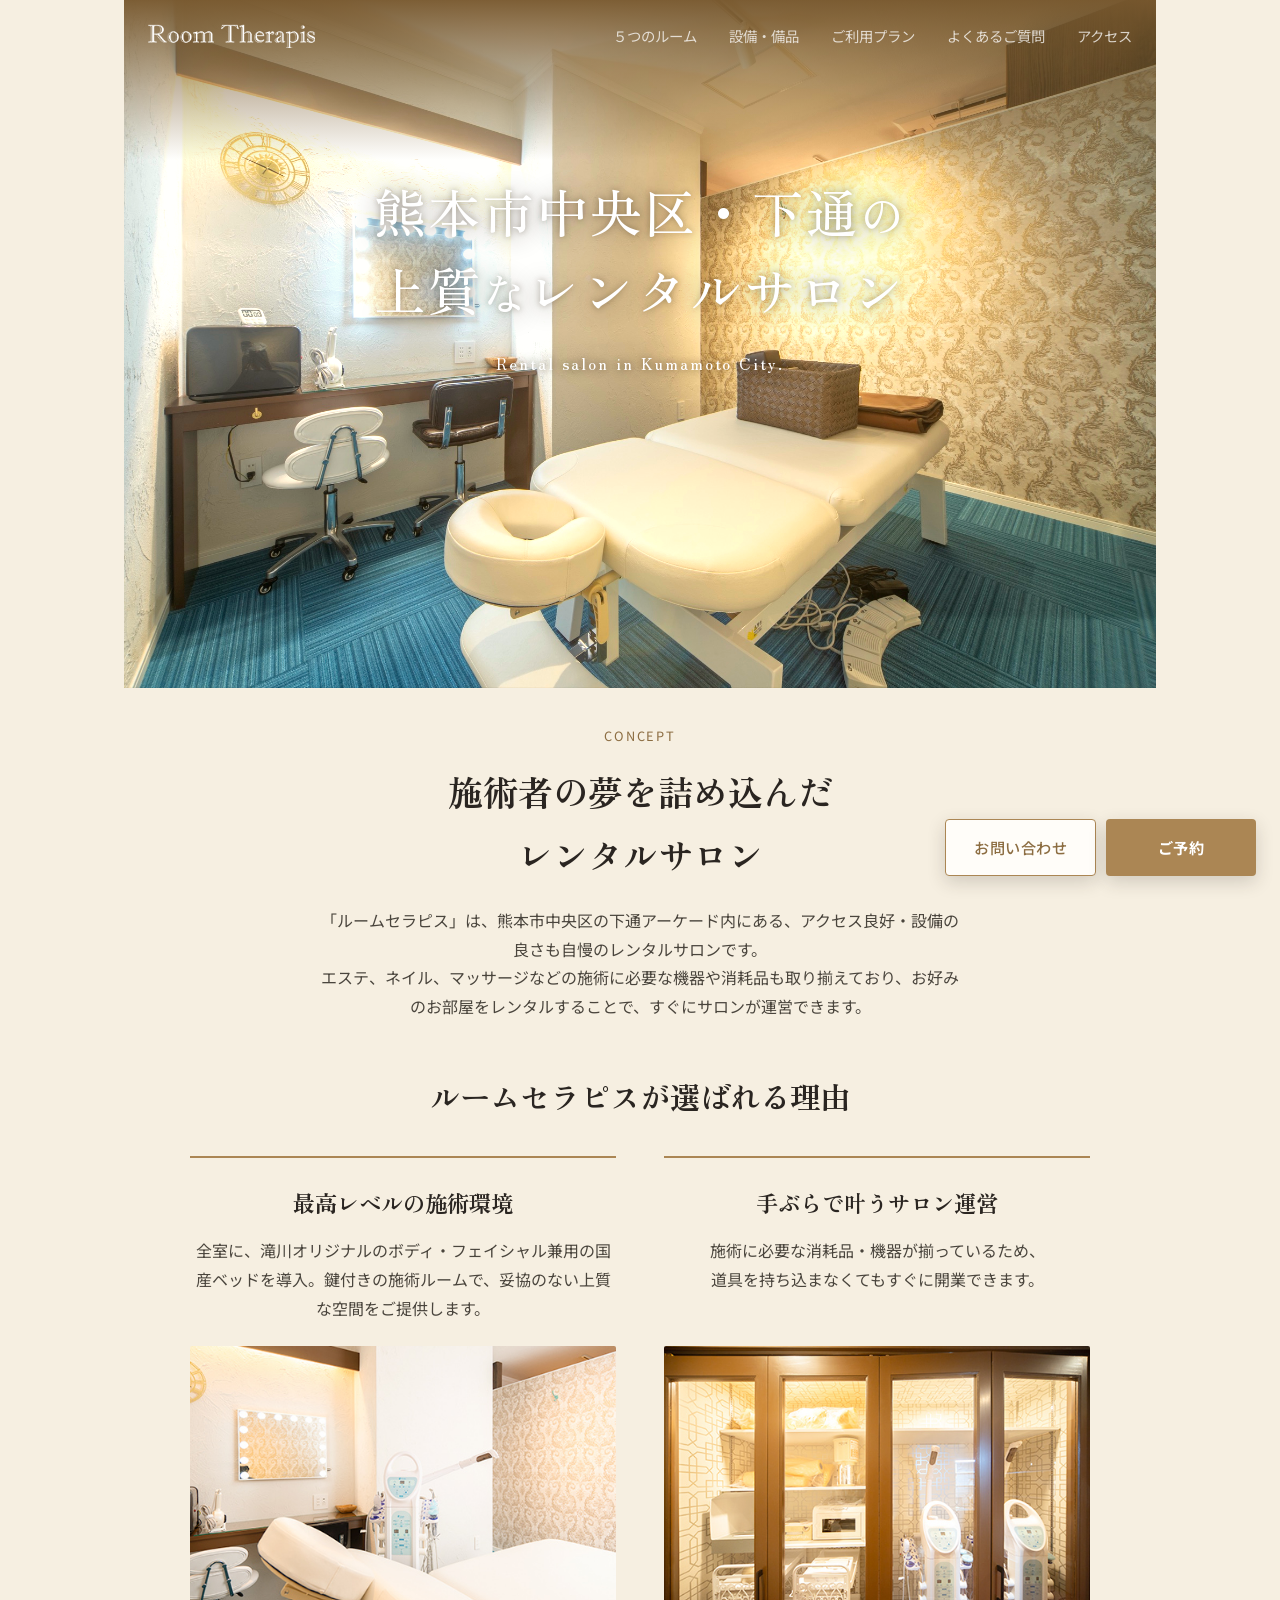
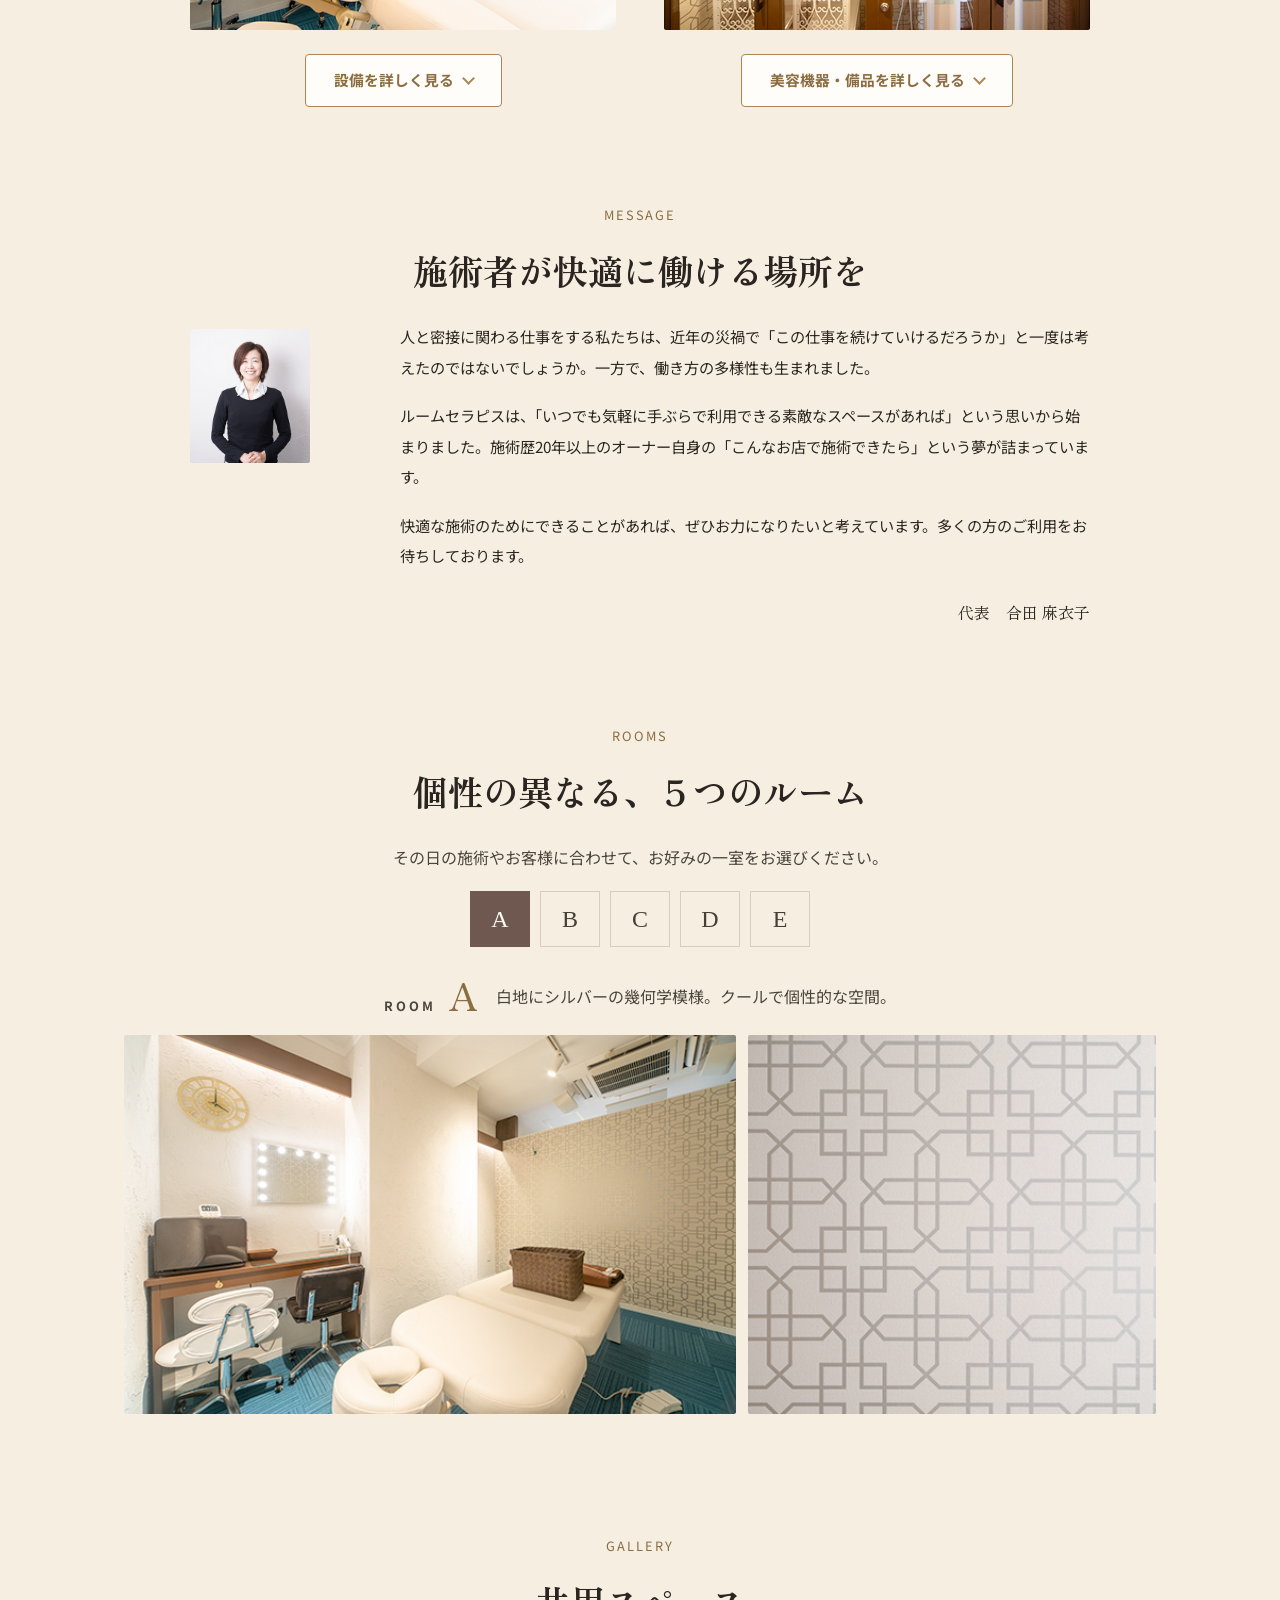
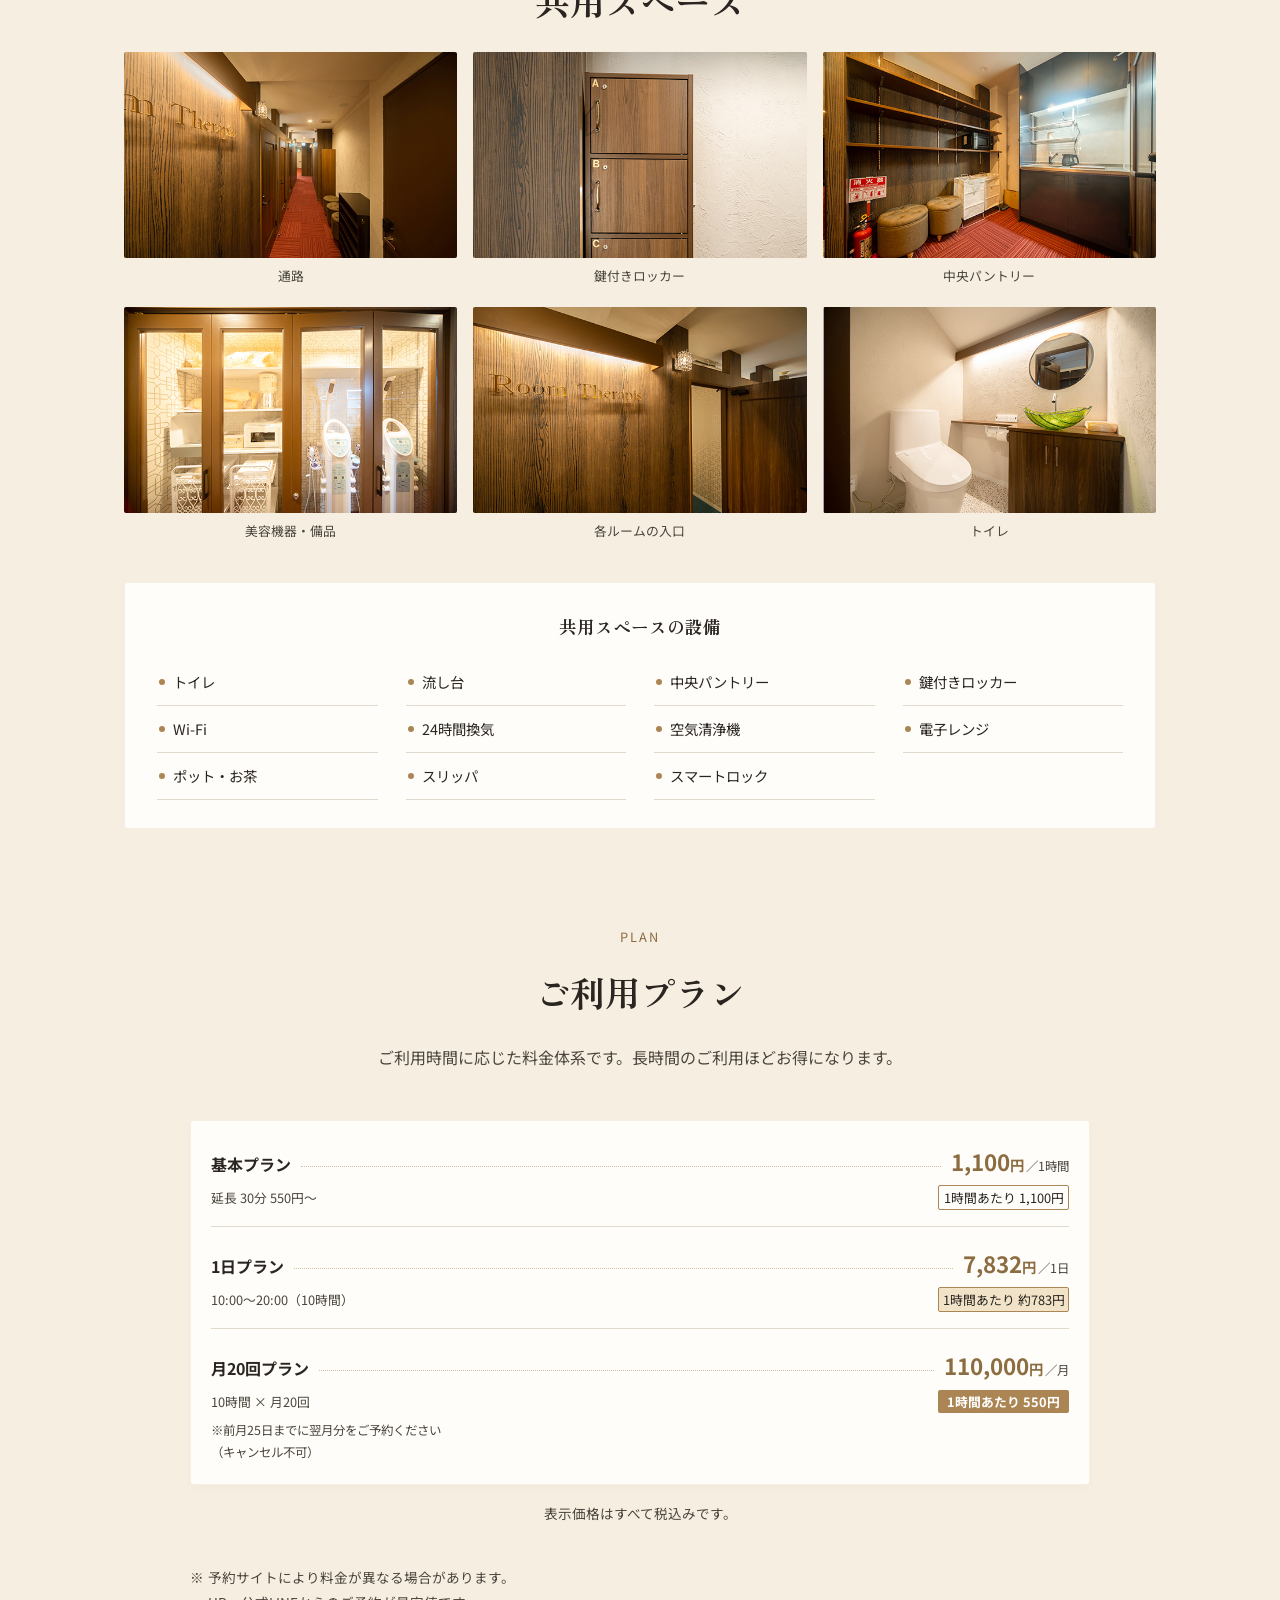
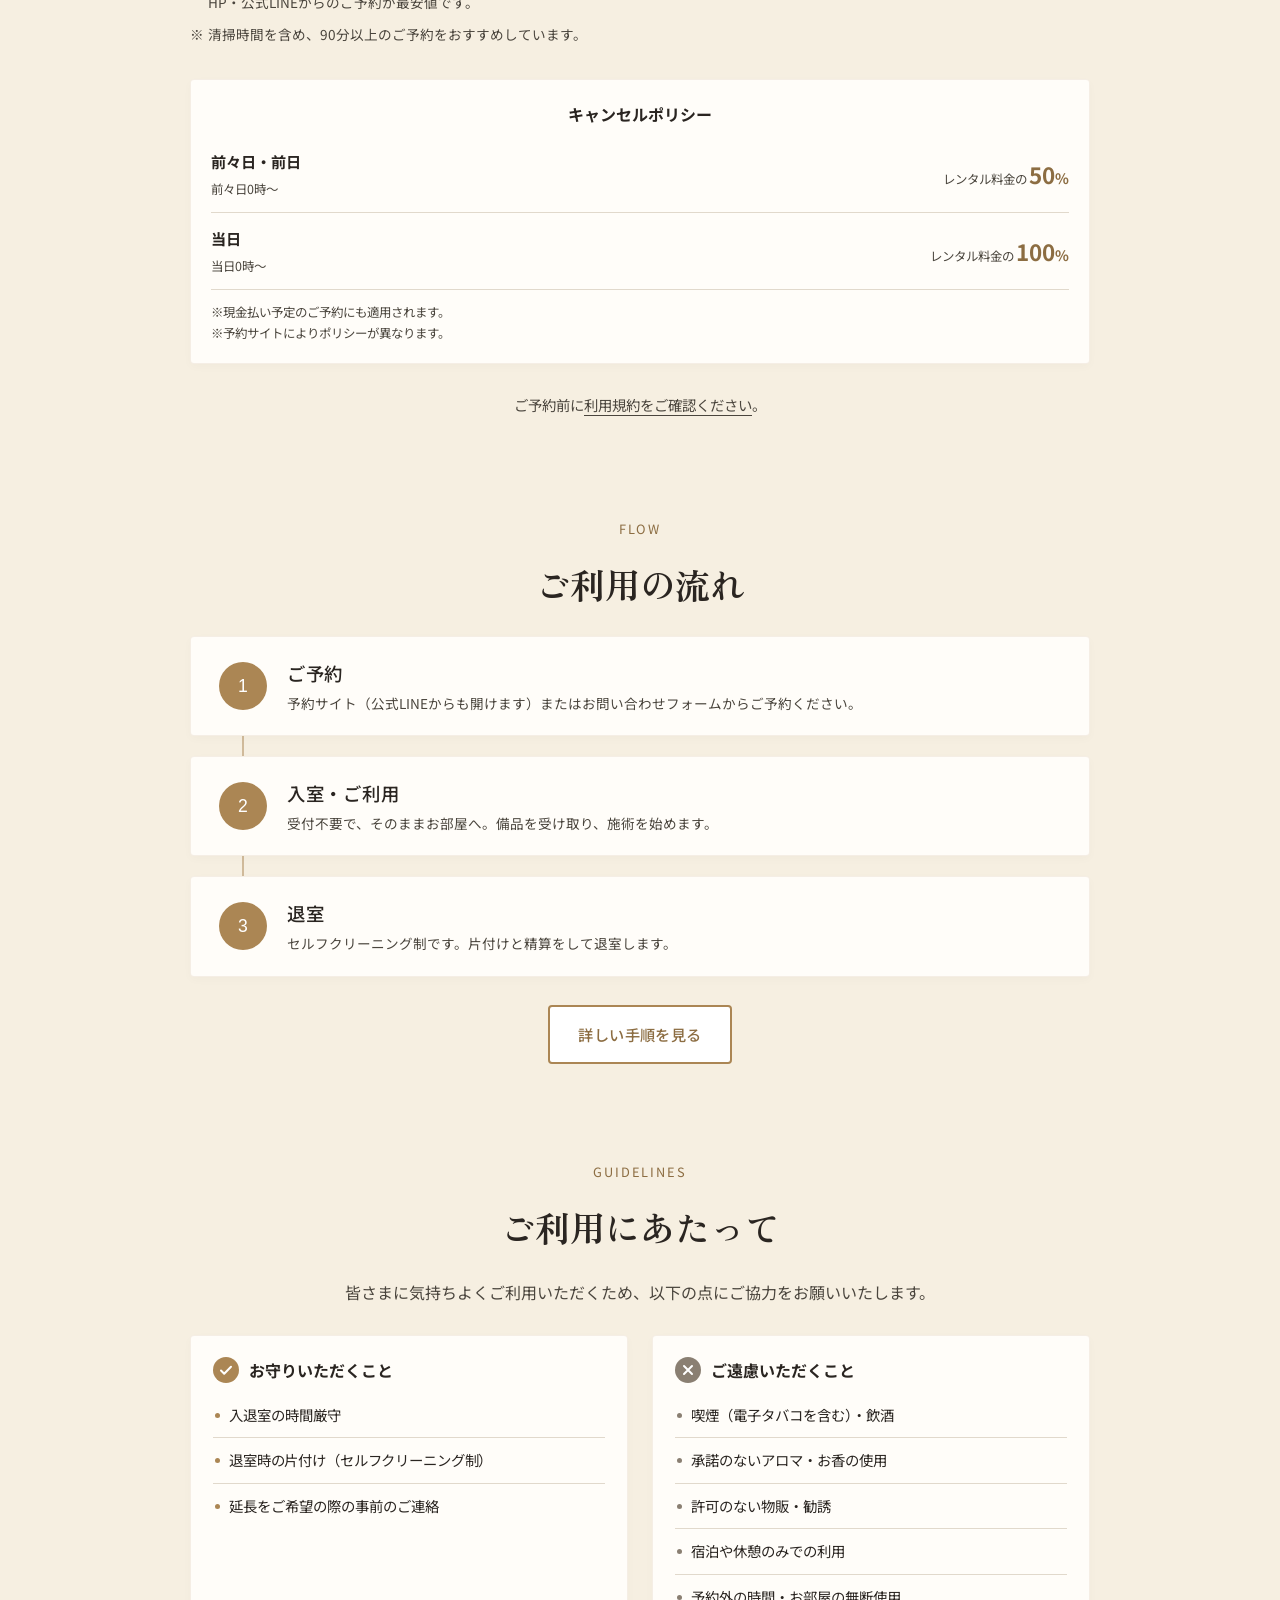
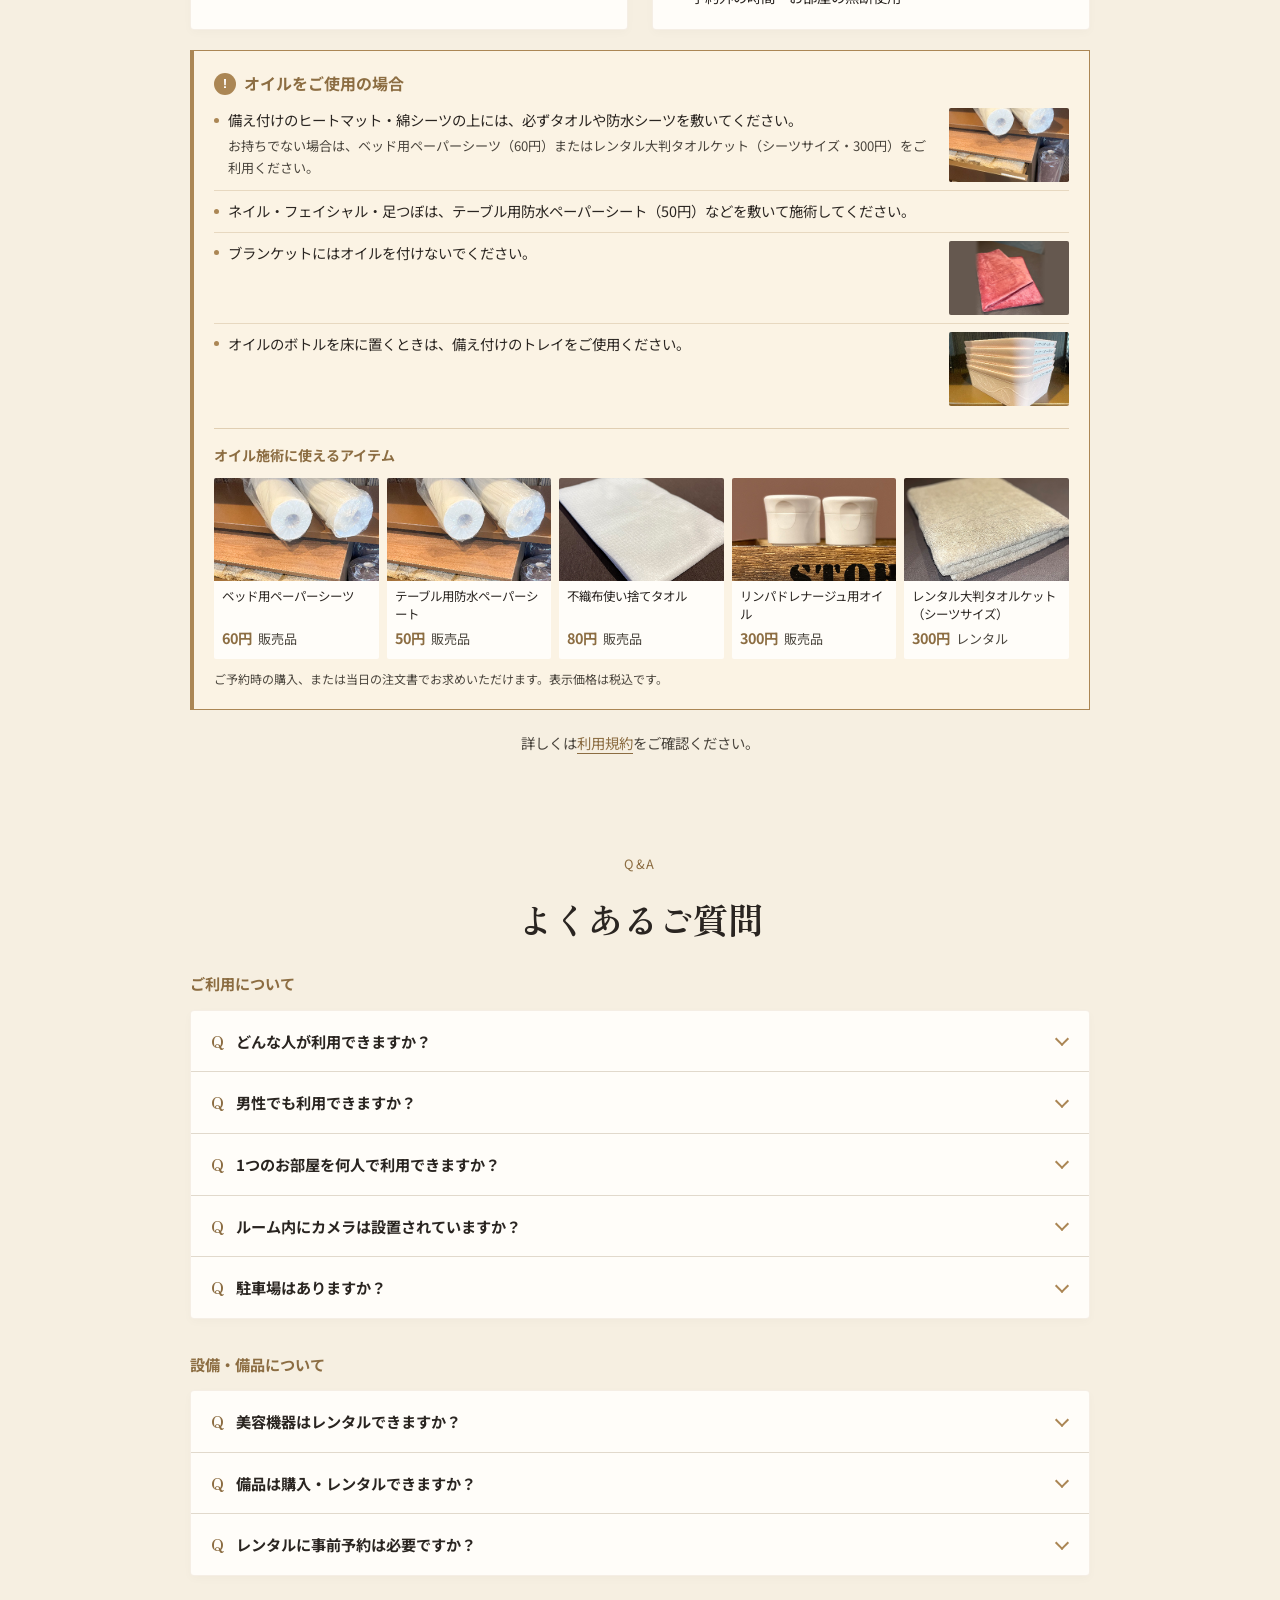
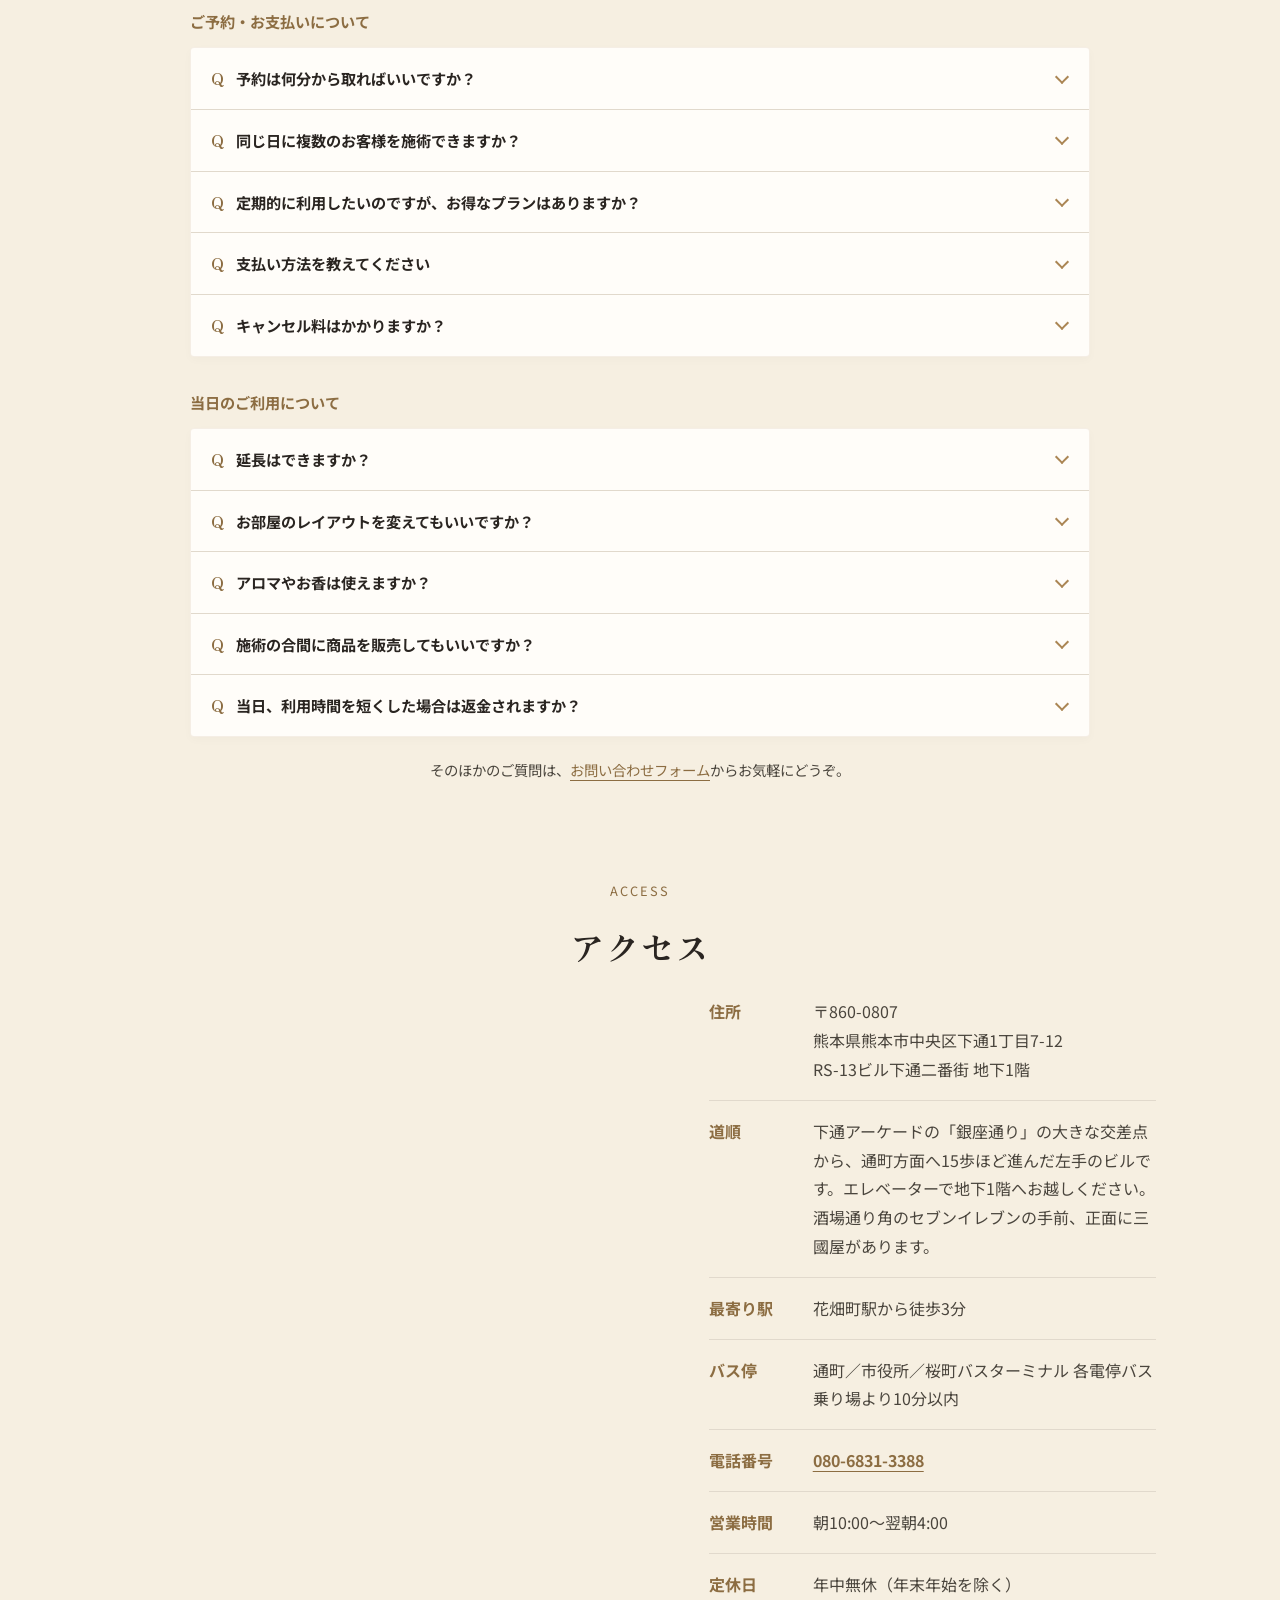
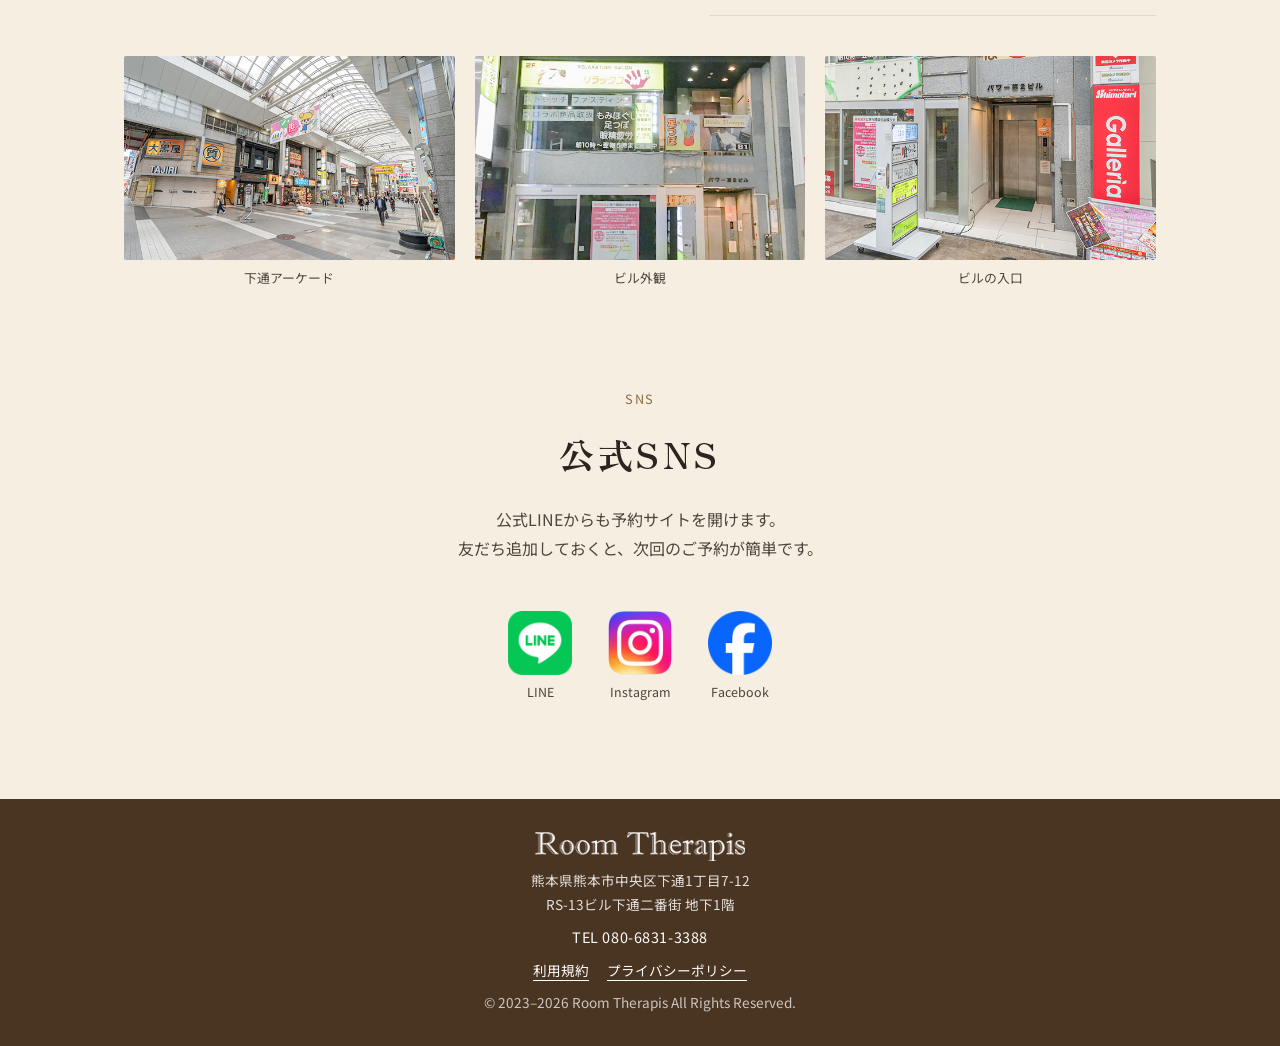
==== index.html @ 44264df6 "お問い合わせの取りこぼし対策：送信の継続・入力の一時保存・メールの打ち間違い候補・携帯会社メールの注意・Googleフォームの毎朝の自動点検 Co-Authored-By: Claude Opus 5" ====
<!DOCTYPE html>
<html lang="ja">
<head>
<!-- Google tag (gtag.js) -->
<script async src="https://www.googletagmanager.com/gtag/js?id=G-HR9JXKGP99"></script>
<script>
  window.dataLayer = window.dataLayer || [];
  function gtag(){dataLayer.push(arguments);}
  gtag('js', new Date());
  gtag('config', 'G-HR9JXKGP99');
</script>
<meta charset="UTF-8">
<meta name="viewport" content="width=device-width, initial-scale=1.0">
<meta name="format-detection" content="telephone=no, address=no, email=no, date=no">
<title>Room Therapis（ルームセラピス）｜熊本・下通のレンタルサロン</title>
<meta name="description" content="Room Therapis（ルームセラピス）は熊本・下通にあるレンタルサロン。上質な電動ベッドを備えた鍵付きの施術ルームを、必要な時間だけ気軽にご利用いただけます。ご予約はオンラインで簡単に。">
<meta property="og:type" content="website">
<meta property="og:site_name" content="Room Therapis（ルームセラピス）">
<meta property="og:title" content="Room Therapis（ルームセラピス）｜熊本・下通のレンタルサロン">
<meta property="og:description" content="Room Therapis（ルームセラピス）は熊本・下通にあるレンタルサロン。上質な電動ベッドを備えた鍵付きの施術ルームを、必要な時間だけ気軽にご利用いただけます。ご予約はオンラインで簡単に。">
<meta property="og:url" content="https://room-therapis.github.io/">
<meta property="og:image" content="https://room-therapis.github.io/images/ogp.jpg">
<meta property="og:image:width" content="1200">
<meta property="og:image:height" content="630">
<meta property="og:locale" content="ja_JP">
<meta name="twitter:card" content="summary_large_image">
<link rel="canonical" href="https://room-therapis.github.io/">

<link rel="preconnect" href="https://fonts.googleapis.com">
<link rel="preconnect" href="https://fonts.gstatic.com" crossorigin>
<link href="https://fonts.googleapis.com/css2?family=Zen+Old+Mincho:wght@400;500;600;700;900&family=Noto+Serif+JP:wght@500;700&family=Noto+Sans+JP:wght@400;500;700&display=swap" rel="stylesheet">

<link rel="icon" href="favicon.ico" sizes="any">
<link rel="icon" href="images/favicon-32x32.png" sizes="32x32" type="image/png">
<link rel="icon" href="images/favicon-192x192.png" sizes="192x192">
<link rel="apple-touch-icon" href="images/favicon-180x180.png">
<link rel="stylesheet" href="css/style.css?v=290">
</head>
<body>

<!-- ============ ヘッダー ============ -->
<header class="site-header" id="siteHeader">
  <div class="header-inner">
    <a href="./" class="brand">
      <img src="images/logo.png" alt="Room Therapis">
    </a>
    <nav class="main-nav" id="mainNav">
      <a class="nav-pc-only" href="#rooms">５つのルーム</a>
      <a class="nav-pc-only" href="#reasons">設備・備品</a>
      <a class="nav-sp-only" href="#facilities">お部屋の設備</a>
      <a class="nav-sp-only" href="#beauty-equipment">美容機器・備品</a>
      <a class="nav-sp-only" href="#rooms">５つのルーム</a>
      <a class="nav-sp-only" href="#house">共用スペース</a>
      <a href="#plan">ご利用プラン</a>
      <a class="nav-sp-only" href="#flow">ご利用の流れ</a>
      <a class="nav-sp-only" href="#rules">ご利用にあたって</a>
      <a href="#faq">よくあるご質問</a>
      <a href="#access">アクセス</a>
      <a class="nav-sp-only" href="#sns">公式SNS</a>
    </nav>
    <button class="nav-toggle" id="navToggle" aria-label="メニューを開く" aria-expanded="false">
      <span></span><span></span><span></span>
    </button>
  </div>
</header>

<!-- ============ ヒーロー ============ -->
<section class="hero" id="top">
  <div class="hero-media">
    <img src="images/hero-desktop.jpg" srcset="images/hero-mobile.jpg 960w, images/hero-desktop.jpg 1920w" sizes="(max-width: 768px) 100vw, (max-width: 1128px) calc(100vw - 48px), 1080px" width="1920" height="1280" fetchpriority="high" alt="Room Therapis 施術ルームの様子">
    <div class="hero-top-overlay"></div>
    <div class="hero-content">
      <h1 class="hero-title">熊本市中央区・下通<span class="hero-title-particle">の</span><br>上質<span class="hero-title-particle">な</span>レンタルサロン</h1>
      <p class="hero-sub-en">Rental salon in Kumamoto City.</p>
    </div>
  </div>
</section>

<!-- ============ コンセプト（3つの特徴） ============ -->
<section class="concept" id="concept">
  <div class="section-inner">
    <p class="section-eyebrow">CONCEPT</p>
    <h2 class="section-title">施術者の夢を詰め込んだ<br>レンタルサロン</h2>
    <p class="section-lead">
      「ルームセラピス」は、熊本市中央区の下通アーケード内にある、アクセス良好・設備の良さも自慢のレンタルサロンです。<br class="pc-only">
      エステ、ネイル、マッサージなどの施術に必要な機器や消耗品も取り揃えており、お好みのお部屋をレンタルすることで、すぐにサロンが運営できます。
    </p>

    <div class="core-points-wrap" id="reasons">
      <h3 class="core-points-title">ルームセラピスが選ばれる理由</h3>
      <div class="core-points">
        <div class="core-point">
          <h4>最高レベルの施術環境</h4>
          <p>全室に、滝川オリジナルのボディ・フェイシャル兼用の国産ベッドを導入。鍵付きの施術ルームで、妥協のない上質な空間をご提供します。</p>
          <img class="core-point-img" src="images/icon-bed.jpg" alt="上質な電動ベッド" loading="lazy" decoding="async">
          <details class="point-more">
            <summary>設備を詳しく見る</summary>
            <div class="point-more-body">
<!-- ============ 全室共通の設備 ============ -->
<section class="facilities" id="facilities" aria-labelledby="facilitiesTitle">
  <h3 class="facilities-title" id="facilitiesTitle">全室共通の設備</h3>
  <p class="facilities-lead">どのお部屋にも、<br class="sp-only">追加料金なしでご用意しています。</p>

  <div class="facilities-card">
    <div class="facilities-bed">
      <p class="facilities-bed-name">滝川オリジナル<br>ボディ・フェイシャル兼用 国産ベッド</p>
      <dl class="facilities-bed-specs">
        <div><dt>サイズ</dt><dd><strong>72</strong>×<strong>200</strong>cm</dd></div>
        <div><dt>高さ</dt><dd><strong>50<span class="spec-range">〜</span>86</strong>cm</dd></div>
        <div><dt>背もたれ</dt><dd><strong>0<span class="spec-range">〜</span>65°</strong></dd></div>
      </dl>
      <p class="facilities-bed-note">背もたれや高さは、<br class="sp-only">フットペダルで簡単に調整できます。</p>
    </div>

    <div class="facilities-room">
      <h4 class="facilities-room-title">お部屋の設備</h4>
      <div class="facilities-room-grid">
        <div class="facilities-group">
          <h4>施術まわり</h4>
          <ul><li>ヒートマット（タイマー付き）</li><li>タオルウォーマー</li><li>ヘッド枕・足つぼ枕</li><li>タイマー・時計</li></ul>
        </div>
        <div class="facilities-group">
          <h4>身支度</h4>
          <ul><li>女優ミラー付きドレッサー</li><li>ドライヤー</li><li>ハンガー・カゴ</li><li>アクセサリートレイ</li></ul>
        </div>
        <div class="facilities-group">
          <h4>照明・電源</h4>
          <ul><li>スポット＋間接照明（調光付き）</li><li>コンセント4口・USB-C</li></ul>
        </div>
        <div class="facilities-group">
          <h4>家具・リネン</h4>
          <ul><li>キャスター付きスツール 2脚</li><li>綿シーツ・ブランケット</li><li>十字フェイスペーパー</li></ul>
        </div>
      </div>
    </div>
  </div>

  <p class="facilities-note">全室、鍵付きドアの半個室です。</p>
</section>
            </div>
          </details>
        </div>


        <div class="core-point">
          <h4>手ぶらで叶うサロン運営</h4>
          <p class="point-text-2line">施術に必要な消耗品・機器が揃っているため、<br>道具を持ち込まなくてもすぐに開業できます。</p>
          <img class="core-point-img" src="images/icon-rental.jpg" alt="消耗品・施術機器レンタル" loading="lazy" decoding="async">
          <details class="point-more">
            <summary>美容機器・備品を詳しく見る</summary>
            <div class="point-more-body">
<!-- ============ 美容機器・備品 ============ -->
<section class="equipment equipment-in-concept" id="beauty-equipment">
<div class="equipment-supplies" id="items"><details class="equipment-category equipment-category-photo"><summary><img class="equipment-summary-photo" src="images/equipment/attention_05.jpg" alt="" aria-hidden="true" loading="lazy" decoding="async"><span>無料備品</span></summary><div class="equipment-category-content"><div class="equipment-grid"><article class="equipment-card"><img decoding="async" src="images/equipment/items_01.jpg" loading="lazy" alt="写真:ピローシート十字" /><div class="equipment-card-body equipment-card-body-inline"><h5>ピローシート十字</h5>
<p class="equipment-price">無料</p>

<details class="equipment-details"><summary>詳細</summary><div><p>お客様お一人につき1枚です。</p></div></details></div></article><article class="equipment-card"><img decoding="async" src="images/equipment/items_02.jpg" loading="lazy" alt="写真:ゴミ袋" /><div class="equipment-card-body"><h5>ゴミ袋1枚</h5>
<p class="equipment-price">無料</p>

</div></article><article class="equipment-card"><img decoding="async" src="images/equipment/attention_05.jpg" loading="lazy" alt="写真:お茶"><div class="equipment-card-body equipment-card-body-inline"><h5>お茶</h5><p class="equipment-price">無料</p><details class="equipment-details"><summary>詳細</summary><div><p>お茶(粉末タイプ)と器をご用意しております。</p><p>器は洗って退室をお願いします。</p></div></details></div></article></div></div></details><details class="equipment-category equipment-category-photo"><summary><img class="equipment-summary-photo" src="images/equipment/items_13.jpg" alt="" aria-hidden="true" loading="lazy" decoding="async"><span>レンタルタオル</span></summary><div class="equipment-category-content"><div class="equipment-intro"><p>表示価格は税込です。</p><p>追加購入は、備え付けの「注文書」に必要事項をご記入のうえ、料金と一緒に備え付けBOXへ投入し、レンタルタオルをお取りください。</p></div><div class="equipment-grid"><article class="equipment-card"><img decoding="async" src="images/equipment/items_13.jpg" loading="lazy" alt="写真:レンタルタオルケット（上掛けサイズ）" /><div class="equipment-card-body equipment-card-body-inline"><h5>レンタルタオルケット（上掛けサイズ）</h5>
<p class="equipment-price">200円</p>

<details class="equipment-details"><summary>詳細</summary><div><p>サイズ・分量：90✕160cm。</p></div></details></div></article><article class="equipment-card"><img decoding="async" src="images/equipment/items_14.jpg" loading="lazy" alt="写真:レンタル大判タオルケット（シーツサイズ）" /><div class="equipment-card-body equipment-card-body-inline"><h5>レンタル大判タオルケット（シーツサイズ）</h5>
<p class="equipment-price">300円</p>

<details class="equipment-details"><summary>詳細</summary><div><p>サイズ・分量：110✕220cm。</p></div></details></div></article></div><article class="equipment-care-card"><img decoding="async" src="images/equipment/attention_01.jpg" loading="lazy" alt="写真:レンタルタオルの返却" /><div><h4>レンタルタオルの返却</h4>

<span style="color: #B33A32;">オイル使用のものと そうでないものを分けて、</span><br>所定の「済タオル入れ」に返却をお願いします。

</div></article></div></details><details class="equipment-category equipment-category-photo"><summary><img class="equipment-summary-photo" src="images/equipment/items_10.jpg" alt="" aria-hidden="true" loading="lazy" decoding="async"><span>販売品</span></summary><div class="equipment-category-content"><div class="equipment-intro"><p>表示価格は税込です。</p><p>追加購入は、備え付けの「注文書」に必要事項をご記入のうえ、料金と一緒に備え付けBOXへ投入し、消耗品をお取りください。</p></div><div class="equipment-grid"><article class="equipment-card"><img decoding="async" src="images/equipment/items_03.jpg" loading="lazy" alt="写真:不織布使い捨てタオル" /><div class="equipment-card-body equipment-card-body-inline"><h5>不織布使い捨てタオル</h5>
<p class="equipment-price">80円</p>


<details class="equipment-details"><summary>詳細</summary><div><p>天然繊維100%。オイルの拭き取りなどに便利な、厚みがあって使いやすい不織布の使い捨てタオル。</p><p>サイズ・分量：40×80㎝。</p><p>フェイスタオルくらいの大きさです。</p></div></details></div></article><article class="equipment-card"><img decoding="async" src="images/equipment/items_04.jpg" loading="lazy" alt="写真:綿100% 200匁総パイルフェイスタオル ブルー" /><div class="equipment-card-body equipment-card-body-inline"><h5>綿100％フェイスタオル</h5>
<p class="equipment-price">110円</p>


<details class="equipment-details"><summary>詳細</summary><div><p>綿100%・200匁・総パイル。</p><p>新品のタオル。ご使用後はお持ち帰りになるか、退出時に廃棄してください。</p><p>サイズ・分量：34×86㎝。</p></div></details></div></article><article class="equipment-card"><img decoding="async" src="images/equipment/items_05.jpg" loading="lazy" alt="写真:紙ガウン" /><div class="equipment-card-body"><h5>紙ガウン</h5>
<p class="equipment-price">110円</p>

</div></article><article class="equipment-card"><img decoding="async" src="images/equipment/items_06.jpg" loading="lazy" alt="写真:紙ブラジャー" /><div class="equipment-card-body"><h5>紙ブラジャー</h5>
<p class="equipment-price">80円</p>

</div></article><article class="equipment-card"><img decoding="async" src="images/equipment/items_07.jpg" loading="lazy" alt="写真:紙ショーツ" /><div class="equipment-card-body equipment-card-body-inline"><h5>紙ショーツ</h5>
<p class="equipment-price">80円</p>


<details class="equipment-details"><summary>詳細</summary><div><p>大きめの5Lサイズでどなたさまにもご利用いただけます。</p></div></details></div></article><article class="equipment-card"><img decoding="async" src="images/equipment/items_08.jpg" loading="lazy" alt="写真:紙トランクス" /><div class="equipment-card-body equipment-card-body-inline"><h5>紙トランクス</h5>
<p class="equipment-price">80円</p>


<details class="equipment-details"><summary>詳細</summary><div><p>大きめの5Lサイズでどなたさまにもご利用いただけます。</p></div></details></div></article><article class="equipment-card"><img decoding="async" src="images/equipment/items_09.jpg" loading="lazy" alt="写真:使い捨てスリッパ" /><div class="equipment-card-body"><h5>使い捨てスリッパ</h5>
<p class="equipment-price">80円</p>

</div></article><article class="equipment-card"><img decoding="async" src="images/equipment/items_10.jpg" loading="lazy" alt="写真:リンパドレナージュ用オイル" /><div class="equipment-card-body equipment-card-body-inline"><h5>リンパドレナージュ用オイル</h5>
<p class="equipment-price">300円</p>


<details class="equipment-details"><summary>詳細</summary><div><p>香りはお選びいただけません。</p><p>サイズ・分量：1回分量約30㎖。</p></div></details></div></article><article class="equipment-card"><img decoding="async" src="images/equipment/items_11.jpg" loading="lazy" alt="写真:ベッド用ペーパーシーツ" /><div class="equipment-card-body equipment-card-body-inline"><h5>ベッド用ペーパーシーツ</h5>
<p class="equipment-price">60円</p>

<details class="equipment-details"><summary>詳細</summary><div><p>無孔タイプです。</p><p>サイズ・分量：1カット90✕190cm。</p></div></details></div></article><article class="equipment-card"><img decoding="async" src="images/equipment/items_11.jpg" loading="lazy" alt="写真:テーブル用防水ペーパーシート" /><div class="equipment-card-body equipment-card-body-inline"><h5>テーブル用防水ペーパーシート</h5>
<p class="equipment-price">50円</p>

<details class="equipment-details"><summary>詳細</summary><div><p>サイズ・分量：1カット50✕33cm。</p></div></details></div></article><article class="equipment-card"><img decoding="async" src="images/equipment/items_12.jpg" loading="lazy" alt="写真:ミネラルウォーター" /><div class="equipment-card-body"><h5>ミネラルウォーター</h5>
<p class="equipment-price">100円</p>

</div></article></div></div></details><details class="equipment-category equipment-category-beauty"><summary><img class="equipment-summary-photo" src="images/equipment/beauty_equipment_01.jpg" alt="" aria-hidden="true" loading="lazy" decoding="async"><span>レンタル美容機器</span></summary><div class="equipment-category-content">    <div class="equipment-intro"><p>下記の美容機器の貸し出しが可能です。料金・詳細はお問い合わせください。</p><p>美容機器のレンタルには事前予約が必要です。使用方法がある程度分かる方に限りご利用いただけます。</p></div>
    <div class="equipment-grid"><article class="equipment-card"><img src="images/equipment/beauty_equipment_01.jpg" alt="ソニアネオ603スチーマー" loading="lazy" width="600" height="450" decoding="async"><div class="equipment-card-body equipment-card-body-inline"><h3>ソニアネオ603スチーマー</h3><p class="equipment-price">1日 1,100円</p><details class="equipment-details"><summary>詳細</summary><div><p>美容商材はお持ちください。</p></div></details></div></article>
<article class="equipment-card"><img src="images/equipment/beauty_equipment_02.jpg" alt="タカラ純水器" loading="lazy" width="600" height="450" decoding="async"><div class="equipment-card-body"><h3>タカラ純水器</h3></div></article>
<article class="equipment-card"><img src="images/equipment/beauty_equipment_03.jpg" alt="消毒器" loading="lazy" width="600" height="450" decoding="async"><div class="equipment-card-body"><h3>消毒器</h3></div></article>
<article class="equipment-card"><img src="images/equipment/beauty_equipment_04.jpg" alt="ネイルUV LEDライト" loading="lazy" width="600" height="450" decoding="async"><div class="equipment-card-body"><h3>ネイルUV LEDライト</h3><p class="equipment-price">1日 550円</p></div></article>
<article class="equipment-card"><img src="images/equipment/beauty_equipment_05.jpg" alt="ネイルマスタープロ" loading="lazy" width="600" height="450" decoding="async"><div class="equipment-card-body"><h3>ネイルマスタープロ</h3><p class="equipment-price">1日 550円</p></div></article>
<article class="equipment-card"><img src="images/equipment/beauty_equipment_06.jpg" alt="ネイル集塵機" loading="lazy" width="600" height="450" decoding="async"><div class="equipment-card-body"><h3>ネイル集塵機</h3><p class="equipment-price">1日 550円</p></div></article>
<article class="equipment-card"><img src="images/equipment/beauty_equipment_08.jpg" alt="ネイル用ライト付き ポンプアップテーブル" loading="lazy" width="600" height="450" decoding="async"><div class="equipment-card-body"><h3>ポンプアップテーブル</h3><p class="equipment-price equipment-price-free">無料貸し出し(先着順)</p><details class="equipment-details"><summary>詳細</summary><div><p>ネイル用・ライト付きです。</p></div></details></div></article>
<article class="equipment-card"><img src="images/equipment/beauty_equipment_07.jpg" alt="リリースカッター" loading="lazy" width="600" height="450" decoding="async"><div class="equipment-card-body"><h3>リリースカッター</h3><p class="equipment-price">1時間 3,300円</p></div></article></div>
    </div></details></div>
</section>
            </div>
          </details>
        </div>


      </div>
      <div class="core-points-expand"></div>
    </div>
  </div>
</section>

<!-- ============ オーナーの想い ============ -->
<section class="message" id="message">
  <div class="section-inner">
    <p class="section-eyebrow">MESSAGE</p>
    <h2 class="section-title">施術者が<br class="sp-only">快適に働ける場所を</h2>
    <div class="message-wrap">
      <img class="message-photo" src="images/owner.jpg" alt="代表 合田 麻衣子" width="320" height="356" loading="lazy" decoding="async">
    <div class="message-body">
      <p>人と密接に関わる仕事をする私たちは、近年の災禍で「この仕事を続けていけるだろうか」と一度は考えたのではないでしょうか。一方で、働き方の多様性も生まれました。</p>
      <p>ルームセラピスは、「いつでも気軽に手ぶらで利用できる素敵なスペースがあれば」という思いから始まりました。施術歴20年以上のオーナー自身の「こんなお店で施術できたら」という夢が詰まっています。</p>
      <p>快適な施術のためにできることがあれば、ぜひお力になりたいと考えています。多くの方のご利用をお待ちしております。</p>
      <p class="message-sign">代表　合田 麻衣子</p>
    </div>
    </div>
  </div>
</section>

<!-- ============ お部屋紹介（ルームA〜E） ============ -->
<section class="rooms" id="rooms">
  <div class="section-inner">
    <p class="section-eyebrow">ROOMS</p>
    <h2 class="section-title">個性の異なる、５つのルーム</h2>
<div class="gallery gallery-in-concept" id="gallery">
    <p class="section-lead">その日の施術やお客様に合わせて、<br class="sp-only">お好みの一室をお選びください。</p>

    <div class="room-dots room-tabs" role="group" aria-label="部屋の切り替え" id="roomDots">
      <button class="room-dot is-active" data-room-index="0" aria-label="ルームAを表示" aria-pressed="true">A</button>
      <button class="room-dot" data-room-index="1" aria-label="ルームBを表示" aria-pressed="false">B</button>
      <button class="room-dot" data-room-index="2" aria-label="ルームCを表示" aria-pressed="false">C</button>
      <button class="room-dot" data-room-index="3" aria-label="ルームDを表示" aria-pressed="false">D</button>
      <button class="room-dot" data-room-index="4" aria-label="ルームEを表示" aria-pressed="false">E</button>
    </div>
    <div class="room-list">
      <article class="room-card">
        <div class="room-header">
          <h3 class="room-name"><span class="room-name-label">ROOM</span><span class="room-name-letter">A</span></h3>
          <p class="room-desc">白地にシルバーの幾何学模様。クールで個性的な空間。</p>
        </div>
        <div class="room-photos">
          <img class="room-photo" src="images/room-a-full.jpg" alt="ルームA お部屋全体" loading="lazy" decoding="async">
          <img class="room-photo" src="images/room-a-wall.jpg" alt="ルームA 壁紙" loading="lazy" decoding="async">
        </div>
      </article>

      <article class="room-card">
        <div class="room-header">
          <h3 class="room-name"><span class="room-name-label">ROOM</span><span class="room-name-letter">B</span></h3>
          <p class="room-desc">薄いミントグリーン×ゴールドがエレガントな印象。</p>
        </div>
        <div class="room-photos">
          <img class="room-photo" src="images/room-b-full.jpg" alt="ルームB お部屋全体" loading="lazy" decoding="async">
          <img class="room-photo" src="images/room-b-wall.jpg" alt="ルームB 壁紙" loading="lazy" decoding="async">
        </div>
      </article>

      <article class="room-card">
        <div class="room-header">
          <h3 class="room-name"><span class="room-name-label">ROOM</span><span class="room-name-letter">C</span></h3>
          <p class="room-desc">シックな赤に金が映えるリッチでゴージャスな部屋。</p>
        </div>
        <div class="room-photos">
          <img class="room-photo" src="images/room-c-full.jpg" alt="ルームC お部屋全体" loading="lazy" decoding="async">
          <img class="room-photo" src="images/room-c-wall.jpg" alt="ルームC 壁紙" loading="lazy" decoding="async">
        </div>
      </article>

      <article class="room-card">
        <div class="room-header">
          <h3 class="room-name"><span class="room-name-label">ROOM</span><span class="room-name-letter">D</span></h3>
          <p class="room-desc">大人っぽいくすみピンクの可愛く落ち着いた雰囲気。</p>
        </div>
        <div class="room-photos">
          <img class="room-photo" src="images/room-d-full.jpg" alt="ルームD お部屋全体" loading="lazy" decoding="async">
          <img class="room-photo" src="images/room-d-wall.jpg" alt="ルームD 壁紙" loading="lazy" decoding="async">
        </div>
      </article>

      <article class="room-card">
        <div class="room-header">
          <h3 class="room-name"><span class="room-name-label">ROOM</span><span class="room-name-letter">E</span></h3>
          <p class="room-desc">白地×金模様のクラシカルでラグジュアリーな空間。</p>
        </div>
        <div class="room-photos">
          <img class="room-photo" src="images/room-e-full.jpg" alt="ルームE お部屋全体" loading="lazy" decoding="async">
          <img class="room-photo" src="images/room-e-wall.jpg" alt="ルームE 壁紙" loading="lazy" decoding="async">
        </div>
      </article>
    </div>

</div>
  </div>
</section>

<!-- ============ 共用スペース ============ -->
<section class="house-gallery" id="house">
  <div class="section-inner">
    <p class="section-eyebrow">GALLERY</p>
    <h2 class="section-title">共用スペース</h2>
    <div class="house-grid">
      <figure class="house-item"><img src="images/gallery/gallery_all_01.jpg" alt="通路" width="576" height="356" loading="lazy" decoding="async"><figcaption>通路</figcaption></figure>
      <figure class="house-item"><img src="images/gallery/gallery_all_05.jpg" alt="鍵付きロッカー" width="576" height="356" loading="lazy" decoding="async"><figcaption>鍵付きロッカー</figcaption></figure>
      <figure class="house-item"><img src="images/gallery/gallery_all_02.jpg" alt="中央パントリー" width="576" height="356" loading="lazy" decoding="async"><figcaption>中央パントリー</figcaption></figure>
      <figure class="house-item"><img src="images/gallery/gallery_all_06.jpg" alt="美容機器・備品" width="576" height="356" loading="lazy" decoding="async"><figcaption>美容機器・備品</figcaption></figure>
      <figure class="house-item"><img src="images/gallery/gallery_all_04.jpg" alt="各ルームの入口" width="576" height="356" loading="lazy" decoding="async"><figcaption>各ルームの入口</figcaption></figure>
      <figure class="house-item"><img src="images/gallery/gallery_all_03.jpg" alt="トイレ" width="576" height="356" loading="lazy" decoding="async"><figcaption>トイレ</figcaption></figure>
    </div>
    <div class="house-amenities">
      <h3 class="house-amenities-title">共用スペースの設備</h3>
      <ul><li>トイレ</li><li>流し台</li><li>中央パントリー</li><li>鍵付きロッカー</li><li>Wi-Fi</li><li>24時間換気</li><li>空気清浄機</li><li>電子レンジ</li><li>ポット・お茶</li><li>スリッパ</li><li>スマートロック</li></ul>
    </div>

  </div>
</section>

<!-- ============ ご利用プラン（時間貸しの料金） ============ -->
<section class="plan" id="plan">
  <div class="section-inner">
    <p class="section-eyebrow">PLAN</p>
    <h2 class="section-title">ご利用プラン</h2>
    <p class="section-lead">ご利用時間に応じた料金体系です。<br class="sp-only">長時間のご利用ほどお得になります。</p>

    <div class="menu-list">
      <div class="menu-row">
        <div class="menu-main">
          <h3 class="menu-name">基本プラン</h3><span class="menu-dots"></span>
          <p class="menu-price"><strong>1,100</strong>円<span>／1時間</span></p>
        </div>
        <div class="menu-sub"><span>延長 30分 550円〜</span><span class="menu-rate menu-rate--basic">1時間あたり 1,100円</span></div>
      </div>
      <div class="menu-row">
        <div class="menu-main">
          <h3 class="menu-name">1日プラン</h3><span class="menu-dots"></span>
          <p class="menu-price"><strong>7,832</strong>円<span>／1日</span></p>
        </div>
        <div class="menu-sub"><span>10:00〜20:00（10時間）</span><span class="menu-rate menu-rate--day">1時間あたり 約783円</span></div>
      </div>
      <div class="menu-row menu-row--best">
        <div class="menu-main">
          <h3 class="menu-name">月20回プラン</h3><span class="menu-dots"></span>
          <p class="menu-price"><strong>110,000</strong>円<span>／月</span></p>
        </div>
        <div class="menu-sub"><span>10時間 × 月20回</span><span class="menu-rate">1時間あたり 550円</span></div>
        <p class="menu-note">※前月25日までに翌月分をご予約ください<br>（キャンセル不可）</p>
      </div>
    </div>
    <p class="plan-list-footnote">表示価格はすべて税込みです。</p>

    <ul class="plan-notes">
      <li>予約サイトにより料金が異なる場合があります。<br>HP・公式LINEからのご予約が最安値です。</li>
      <li>清掃時間を含め、90分以上のご予約をおすすめしています。</li>
    </ul>

    <section class="cancel-policy" aria-labelledby="cancelPolicyTitle">
      <h3 class="cancel-policy-title" id="cancelPolicyTitle">キャンセルポリシー</h3>
      <dl class="cancel-policy-list">
        <div class="cancel-policy-row">
          <dt>前々日・前日<span>前々日0時〜</span></dt>
          <dd><span class="cancel-policy-of">レンタル料金の</span><strong>50</strong>%</dd>
        </div>
        <div class="cancel-policy-row">
          <dt>当日<span>当日0時〜</span></dt>
          <dd><span class="cancel-policy-of">レンタル料金の</span><strong>100</strong>%</dd>
        </div>
      </dl>
      <ul class="cancel-policy-notes">
        <li>現金払い予定のご予約にも適用されます。</li>
        <li>予約サイトによりポリシーが異なります。</li>
      </ul>
    </section>

    <p class="terms-plan-link">ご予約前に<a href="terms.html">利用規約をご確認ください</a>。</p>
  </div>
</section>

<!-- ============ ご利用の流れ ============ -->
<section class="flow" id="flow">
  <div class="section-inner">
    <p class="section-eyebrow">FLOW</p>
    <h2 class="section-title">ご利用の流れ</h2>

    <div class="flow-grid">
      <div class="flow-step">
        <span class="flow-num">1</span>
        <div class="flow-step-text">
          <h3>ご予約</h3>
          <p>予約サイト（公式LINEからも開けます）またはお問い合わせフォームからご予約ください。</p>
        </div>
      </div>
      <div class="flow-step">
        <span class="flow-num">2</span>
        <div class="flow-step-text">
          <h3>入室・ご利用</h3>
          <p>受付不要で、そのままお部屋へ。<br class="sp-only">備品を受け取り、施術を始めます。</p>
        </div>
      </div>
      <div class="flow-step">
        <span class="flow-num">3</span>
        <div class="flow-step-text">
          <h3>退室</h3>
          <p>セルフクリーニング制です。<br class="sp-only">片付けと精算をして退室します。</p>
        </div>
      </div>
    </div>
    <p class="flow-guide-link"><a class="btn btn-outline" href="guide.html">詳しい手順を見る</a></p>
  </div>
</section>

<!-- ============ ご利用にあたって ============ -->
<section class="rules" id="rules">
  <div class="section-inner">
    <p class="section-eyebrow">GUIDELINES</p>
    <h2 class="section-title">ご利用にあたって</h2>
    <p class="section-lead">皆さまに気持ちよくご利用いただくため、<br class="sp-only">以下の点にご協力をお願いいたします。</p>
    <div class="rules-grid">
      <div class="rules-box rules-box--ok">
        <h3>お守りいただくこと</h3>
        <ul>
          <li>入退室の時間厳守</li>
          <li class="rules-nowrap">退室時の片付け（セルフクリーニング制）</li>
          <li>延長をご希望の際の事前のご連絡</li>
        </ul>
      </div>
      <div class="rules-box rules-box--ng">
        <h3>ご遠慮いただくこと</h3>
        <ul>
          <li>喫煙（電子タバコを含む）・飲酒</li>
          <li>承諾のないアロマ・お香の使用</li>
          <li>許可のない物販・勧誘</li>
          <li>宿泊や休憩のみでの利用</li>
          <li>予約外の時間・お部屋の無断使用</li>
        </ul>
      </div>
    </div>
    <div class="oil-notice">
      <h3 class="oil-notice-title">オイルをご使用の場合</h3>
      <ul>
        <li class="oil-item"><img class="oil-thumb" src="images/equipment/attention_02.jpg" alt="ペーパーシーツ" loading="lazy" decoding="async"><div>備え付けのヒートマット・綿シーツの上には、必ずタオルや防水シーツを敷いてください。<span>お持ちでない場合は、ベッド用ペーパーシーツ（60円）またはレンタル大判タオルケット（シーツサイズ・300円）をご利用ください。</span></div></li>
        <li>ネイル・フェイシャル・足つぼは、テーブル用防水ペーパーシート（50円）などを敷いて施術してください。</li>
        <li class="oil-item"><img class="oil-thumb" src="images/equipment/attention_03.jpg" alt="備え付けのブランケット" loading="lazy" decoding="async"><div>ブランケットにはオイルを付けないでください。</div></li>
        <li class="oil-item"><img class="oil-thumb" src="images/equipment/attention_04.jpg" alt="備え付けのトレイ" loading="lazy" decoding="async"><div>オイルのボトルを床に置くときは、備え付けのトレイをご使用ください。</div></li>
      </ul>
      <div class="oil-goods">
        <p class="oil-goods-title">オイル施術に使えるアイテム</p>
        <ul>
          <li class="oil-goods-item"><img src="images/equipment/items_11.jpg" alt="ベッド用ペーパーシーツ" loading="lazy" decoding="async"><p class="oil-goods-name">ベッド用ペーパーシーツ</p><p class="oil-goods-price">60円<span>販売品</span></p></li>
          <li class="oil-goods-item"><img src="images/equipment/items_11.jpg" alt="テーブル用防水ペーパーシート" loading="lazy" decoding="async"><p class="oil-goods-name">テーブル用防水ペーパーシート</p><p class="oil-goods-price">50円<span>販売品</span></p></li>
          <li class="oil-goods-item"><img src="images/equipment/items_03.jpg" alt="不織布使い捨てタオル" loading="lazy" decoding="async"><p class="oil-goods-name">不織布使い捨てタオル</p><p class="oil-goods-price">80円<span>販売品</span></p></li>
          <li class="oil-goods-item"><img src="images/equipment/items_10.jpg" alt="リンパドレナージュ用オイル" loading="lazy" decoding="async"><p class="oil-goods-name">リンパドレナージュ用オイル</p><p class="oil-goods-price">300円<span>販売品</span></p></li>
          <li class="oil-goods-item"><img src="images/equipment/items_14.jpg" alt="レンタル大判タオルケット（シーツサイズ）" loading="lazy" decoding="async"><p class="oil-goods-name">レンタル大判タオルケット（シーツサイズ）</p><p class="oil-goods-price">300円<span>レンタル</span></p></li>
        </ul>
        <p class="oil-goods-note">ご予約時の購入、または当日の注文書でお求めいただけます。表示価格は税込です。</p>
      </div>
    </div>
    <p class="rules-link">詳しくは<a href="terms.html">利用規約</a>をご確認ください。</p>
  </div>
</section>

<!-- ============ よくあるご質問 ============ -->
<section class="faq" id="faq">
  <div class="section-inner">
    <p class="section-eyebrow">Q&amp;A</p>
    <h2 class="section-title">よくあるご質問</h2>
    <h3 class="faq-group">ご利用について</h3>
    <div class="faq-list">
      <details class="faq-item">
        <summary>どんな人が利用できますか？</summary>
        <p><span>セラピスト・エステティシャン・アイリスト・整体師・柔道整復師・理学療法士・トレーナーなどの業務経験がある方、または現在スクールに通われている方がご利用いただけます。</span></p>
      </details>
      <details class="faq-item">
        <summary>男性でも利用できますか？</summary>
        <p><span>はい、ご利用いただけます。</span></p>
      </details>
      <details class="faq-item">
        <summary>1つのお部屋を何人で利用できますか？</summary>
        <p><span>1部屋につき、施術者1名・お客様1名でのご利用が基本です。施術は1対1に限らせていただいています。</span></p>
      </details>
      <details class="faq-item">
        <summary>ルーム内にカメラは設置されていますか？</summary>
        <p><span>各ルーム内にカメラは設置しておりません。共用スペースには防犯のためカメラを設置しておりますが、ルーム内が映ることはございませんので、安心してご利用ください。</span></p>
      </details>
      <details class="faq-item">
        <summary>駐車場はありますか？</summary>
        <p><span>専用の駐車場はございません。お近くのコインパーキングをご利用ください。</span></p>
      </details>
    </div>
    <h3 class="faq-group">設備・備品について</h3>
    <div class="faq-list">
      <details class="faq-item">
        <summary>美容機器はレンタルできますか？</summary>
        <p><span>エステスチーマー（ソニアネオ603）、純水器、消毒器、吸引管などの付属器具、ネイルマスタープロ、UV・LEDライト、集塵機などをご用意しています。導入美容液や超音波用ジェルなどの商材をお持ち込みいただければ、付属機能もお使いいただけます。詳しくは<a href="#beauty-equipment">美容機器・備品</a>をご覧ください。</span></p>
      </details>
      <details class="faq-item">
        <summary>備品は購入・レンタルできますか？</summary>
        <p><span>フェイスタオル（使い捨て・綿100%）、紙ショーツ、紙ブラ、ベッドシーツ（使い捨て・タオル）、使い捨てスリッパ、お水などをご用意しています。ほかに必要なものがあればご相談ください。</span></p>
      </details>
      <details class="faq-item">
        <summary>レンタルに事前予約は必要ですか？</summary>
        <p><span>美容機器のみ、事前のご予約が必要です。備品は当日でもご利用いただけます。</span></p>
      </details>
    </div>
    <h3 class="faq-group">ご予約・お支払いについて</h3>
    <div class="faq-list">
      <details class="faq-item">
        <summary>予約は何分から取ればいいですか？</summary>
        <p><span>カウンセリング・お着替え・施術・お部屋の清掃までを合計した時間でご予約ください。清掃を含めて90分以上をおすすめしています。</span></p>
      </details>
      <details class="faq-item">
        <summary>同じ日に複数のお客様を施術できますか？</summary>
        <p><span>1件目から最後の施術までを1件の予約でお取りください。施術と施術の間が90分以上空く場合に限り、同じ日に分けてご予約いただけます。</span></p>
      </details>
      <details class="faq-item">
        <summary>定期的に利用したいのですが、お得なプランはありますか？</summary>
        <p><span>1日プラン（10時間）と、1時間あたり550円になる月20回プランをご用意しています。その他のご利用方法もご相談ください。</span></p>
      </details>
      <details class="faq-item">
        <summary>支払い方法を教えてください</summary>
        <p><span>ご利用までに、クレジットカードまたは現金でお支払いください。店頭ではVISA・Master・American Express・PayPay・Alipayがご利用いただけます（予約サイトによって異なる場合があります）。消耗品やレンタル品は、自己申告による後払いも可能です。</span></p>
      </details>
      <details class="faq-item">
        <summary>キャンセル料はかかりますか？</summary>
        <p><span>前々日・前日は料金の50%、当日は100%を申し受けます。予約サイトによって異なる場合があります。詳しくは<a href="#plan">キャンセルポリシー</a>をご覧ください。</span></p>
      </details>
    </div>
    <h3 class="faq-group">当日のご利用について</h3>
    <div class="faq-list">
      <details class="faq-item">
        <summary>延長はできますか？</summary>
        <p><span>次のご予約が入っていなければ、30分単位で延長できます（30分550円〜）。事前に当店へご連絡のうえ、承諾後に延長してください。ご連絡なく延長された場合は、10分500円（税別）を申し受けます。</span></p>
      </details>
      <details class="faq-item">
        <summary>お部屋のレイアウトを変えてもいいですか？</summary>
        <p><span>ご利用中は自由に変更していただけます。退室時に元の配置へ戻してください。</span></p>
      </details>
      <details class="faq-item">
        <summary>アロマやお香は使えますか？</summary>
        <p><span>アロマやお香は、事前に当店の承諾を得たうえでご使用ください。</span></p>
      </details>
      <details class="faq-item">
        <summary>施術の合間に商品を販売してもいいですか？</summary>
        <p><span>許可のない販売はご遠慮いただいています。物販をご希望の場合は、事前にお問い合わせください。</span></p>
      </details>
      <details class="faq-item">
        <summary>当日、利用時間を短くした場合は返金されますか？</summary>
        <p><span>当日に利用時間を短縮された場合も、ご予約時の金額を申し受けます。</span></p>
      </details>
    </div>
    <p class="faq-more">そのほかのご質問は、<a href="contact.html" data-contact-link>お問い合わせフォーム</a>からお気軽にどうぞ。</p>
  </div>
</section>

<!-- ============ アクセス ============ -->
<section class="access" id="access">
  <div class="section-inner">
    <p class="section-eyebrow">ACCESS</p>
    <h2 class="section-title">アクセス</h2>

    <div class="access-grid">
      <div class="access-map">
        <iframe
          src="https://www.google.com/maps?q=32.8010609,130.7082273&z=17&output=embed"
          loading="lazy"
          referrerpolicy="no-referrer-when-downgrade"
          title="Room Therapis 地図"></iframe>
      </div>
      <div class="access-photos">
      <figure class="access-photo"><img src="images/gallery/gallery_exterior_01.jpg" alt="下通アーケード" width="576" height="356" loading="lazy" decoding="async"><figcaption>下通アーケード</figcaption></figure>
      <figure class="access-photo"><img src="images/gallery/gallery_exterior_02.jpg" alt="ビル外観" width="576" height="356" loading="lazy" decoding="async"><figcaption>ビル外観</figcaption></figure>
      <figure class="access-photo"><img src="images/gallery/gallery_exterior_03.jpg" alt="ビルの入口" width="576" height="356" loading="lazy" decoding="async"><figcaption>ビルの入口</figcaption></figure>
      </div>
      <dl class="access-info">
        <div class="access-row">
          <dt>住所</dt>
          <dd>〒860-0807<br>熊本県熊本市中央区下通1丁目7-12<br>RS-13ビル下通二番街 地下1階</dd>
        </div>
        <div class="access-row">
          <dt>道順</dt>
          <dd>下通アーケードの「銀座通り」の大きな交差点から、通町方面へ15歩ほど進んだ左手のビルです。エレベーターで地下1階へお越しください。酒場通り角のセブンイレブンの手前、正面に三國屋があります。</dd>
        </div>
        <div class="access-row">
          <dt>最寄り駅</dt>
          <dd>花畑町駅から徒歩3分</dd>
        </div>
        <div class="access-row">
          <dt>バス停</dt>
          <dd>通町／市役所／桜町バスターミナル 各電停バス乗り場より10分以内</dd>
        </div>
        <div class="access-row">
          <dt>電話番号</dt>
          <dd><a class="access-tel" href="tel:08068313388">080-6831-3388</a></dd>
        </div>
        <div class="access-row">
          <dt>営業時間</dt>
          <dd>朝10:00〜翌朝4:00</dd>
        </div>
        <div class="access-row">
          <dt>定休日</dt>
          <dd>年中無休（年末年始を除く）</dd>
        </div>
      </dl>
    </div>
  </div>
</section>

<!-- ============ 公式SNS ============ -->
<section class="sns" id="sns">
  <div class="section-inner">
    <p class="section-eyebrow">SNS</p>
    <h2 class="section-title">公式SNS</h2>
    <p class="section-lead sns-lead">公式LINEからも予約サイトを開けます。<br>友だち追加しておくと、<br class="sp-only">次回のご予約が簡単です。</p>
        <div class="sns-icons">
          <a class="sns-icon" href="https://lin.ee/xlNNEwW" target="_blank" rel="noopener"><img src="images/sns/line.png?v=2" alt="" width="48" height="48"><span>LINE</span></a>
          <a class="sns-icon" href="https://www.instagram.com/room_therapis/" target="_blank" rel="noopener"><img src="images/sns/instagram.png?v=2" alt="" width="48" height="48"><span>Instagram</span></a>
          <a class="sns-icon" href="https://www.facebook.com/profile.php?id=100092852085096" target="_blank" rel="noopener"><img src="images/sns/facebook.png" alt="" width="48" height="48"><span>Facebook</span></a>
        </div>
  </div>
</section>

<!-- ============ フッター ============ -->
<footer class="site-footer">
  <div class="section-inner footer-inner">
    <a class="footer-brand" href="./"><img src="images/logo.png" alt="Room Therapis" loading="lazy"></a>
    <p class="footer-address">熊本県熊本市中央区下通1丁目7-12<br>RS-13ビル下通二番街 地下1階</p>
    <a class="footer-tel" href="tel:08068313388">TEL 080-6831-3388</a>
    <p class="footer-legal"><a class="footer-terms" href="terms.html">利用規約</a><a class="footer-terms" href="privacy.html">プライバシーポリシー</a></p>
    <p class="footer-copy">&copy; 2023–<span id="year"></span> Room Therapis All Rights Reserved.</p>
  </div>
</footer>

<!-- ============ スマホ用固定予約バー ============ -->
<div class="sticky-cta" id="stickyCta">
  <a href="contact.html" class="btn btn-outline btn-block" data-contact-link>
    お問い合わせ
  </a>
  <a href="#" class="btn btn-primary btn-block" data-booking-link target="_blank" rel="noopener">
    ご予約
  </a>
</div>

<script src="js/main.js?v=18"></script>
</body>
</html>
---- css/style.css ----
/* ==========================================================================
   Room Therapis — base styles
   ラグジュアリーだが気負わせない、ミニマルな1ページ構成
   ========================================================================== */

:root {
  --color-bg: #f6efe1;
  --color-bg-alt: #ede0c8;
  --color-ink: #2a2521;
  --color-ink-soft: #4a453d;
  --color-dark: #1c1815;
  --color-accent: #ab8654;
  --color-accent-dark: #8c6d42;
  --color-line: #e1d9cc;

  --font-serif: "Zen Old Mincho", "Noto Serif JP", serif;
  --font-sans: "Noto Sans JP", sans-serif;

  --max-width: 1080px;
  --header-height: 72px;
}

* { box-sizing: border-box; }

html { scroll-behavior: smooth; }

body {
  margin: 0;
  font-family: var(--font-sans);
  color: var(--color-ink);
  background: var(--color-bg);
  line-height: 1.8;
  -webkit-font-smoothing: antialiased;
}

img { max-width: 100%; display: block; }

a { color: inherit; text-decoration: none; }

.section-inner {
  max-width: var(--max-width);
  margin: 0 auto;
  padding: 0 24px;
}

.pc-only { display: none; }
@media (min-width: 769px) {
  .pc-only { display: inline; }
}
.sp-only { display: inline; }
@media (min-width: 769px) {
  .sp-only { display: none; }
}

/* ---- placeholder media (写真差し替え待ちのブロック) ---- */
.placeholder-media {
  position: relative;
  background: repeating-linear-gradient(
    135deg,
    #ddd3c2,
    #ddd3c2 12px,
    #e8e0d3 12px,
    #e8e0d3 24px
  );
  display: flex;
  align-items: center;
  justify-content: center;
  overflow: hidden;
}
.placeholder-label {
  font-size: 0.8rem;
  letter-spacing: 0.05em;
  color: #6f665c;
  background: rgba(255, 255, 255, 0.75);
  padding: 6px 14px;
  border-radius: 999px;
}

/* ---- buttons ---- */
.btn {
  display: inline-flex;
  align-items: center;
  justify-content: center;
  gap: 8px;
  padding: 14px 28px;
  border-radius: 999px;
  font-size: 0.95rem;
  font-weight: 500;
  letter-spacing: 0.03em;
  transition: transform 0.2s ease, box-shadow 0.2s ease, background 0.2s ease;
  white-space: nowrap;
}
.btn-primary {
  background: var(--color-accent);
  color: #fff;
  box-shadow: 0 8px 20px rgba(171, 134, 84, 0.35);
}
.btn-primary:hover { background: var(--color-accent-dark); transform: translateY(-1px); }
.btn-outline {
  background: #fff;
  border: 2px solid var(--color-accent);
  color: var(--color-accent-dark);
}
.btn-outline:hover { background: var(--color-accent); color: #fff; }
.btn-large { padding: 18px 40px; font-size: 1.05rem; }
.btn-block { width: 100%; }

/* ==========================================================================
   Header
   ========================================================================== */
.site-header {
  position: fixed;
  top: 0; left: 0; right: 0;
  height: var(--header-height);
  background: rgba(74, 52, 34, 0.94);
  backdrop-filter: blur(8px);
  z-index: 100;
  border-bottom: 1px solid transparent;
  transition: border-color 0.3s ease, background 0.3s ease, transform 0.3s ease;
}
@media (max-width: 768px) {
  .site-header {
    background: transparent;
    backdrop-filter: none;
  }
  .site-header.scrolled {
    background: rgba(74, 52, 34, 0.94);
    backdrop-filter: blur(8px);
  }
}
.site-header.header-hidden {
  transform: translateY(-100%);
}
.site-header.scrolled {
  border-bottom-color: rgba(255, 255, 255, 0.12);
}
.header-inner {
  max-width: var(--max-width);
  margin: 0 auto;
  height: 100%;
  padding: 0 24px;
  display: flex;
  align-items: center;
  justify-content: space-between;
  gap: 16px;
}
.brand {
  font-family: var(--font-serif);
  font-size: 1.25rem;
  font-weight: 700;
  letter-spacing: 0.04em;
  color: #fff;
  display: flex;
  align-items: center;
}
.brand img {
  height: 24px;
  width: auto;
}
.main-nav {
  display: none;
  gap: 32px;
  font-size: 0.9rem;
}
.main-nav a { color: rgba(255, 255, 255, 0.75); }
.main-nav a:hover { color: #fff; }
.header-ctas { display: none; align-items: center; gap: 12px; }
.header-cta { padding: 10px 22px; font-size: 0.85rem; }

.nav-toggle {
  display: flex;
  flex-direction: column;
  justify-content: center;
  gap: 5px;
  width: 40px;
  height: 40px;
  background: none;
  border: none;
  cursor: pointer;
}
.nav-toggle span {
  width: 22px;
  height: 2px;
  background: #fff;
  transition: transform 0.25s ease, opacity 0.25s ease;
}
.nav-toggle[aria-expanded="true"] span:nth-child(1) { transform: translateY(7px) rotate(45deg); }
.nav-toggle[aria-expanded="true"] span:nth-child(2) { opacity: 0; }
.nav-toggle[aria-expanded="true"] span:nth-child(3) { transform: translateY(-7px) rotate(-45deg); }

@media (min-width: 769px) {
  .main-nav { display: flex; }
  .header-ctas { display: flex; }
  .nav-toggle { display: none; }
}

/* mobile dropdown nav */
@media (max-width: 768px) {
  .main-nav {
    position: absolute;
    top: var(--header-height);
    left: 0; right: 0;
    background: var(--color-bg);
    border-bottom: 1px solid var(--color-line);
    flex-direction: column;
    padding: 8px 24px 20px;
    display: none;
  }
  .main-nav.open { display: flex; }
  .main-nav a {
    padding: 10px 0;
    border-bottom: 1px solid var(--color-line);
    color: var(--color-ink-soft);
  }
  .main-nav a:hover { color: var(--color-ink); }
  .main-nav a:last-child { border-bottom: none; }
}

/* ==========================================================================
   Hero
   ========================================================================== */
.hero {
  position: relative;
  width: 100%;
  max-width: var(--max-width);
  margin: 0 auto;
  padding-top: var(--header-height);
}
@media (max-width: 768px) {
  .hero { padding-top: 0; }
}
.hero-media {
  position: relative;
  width: 100%;
  aspect-ratio: 3 / 2;
  overflow: hidden;
}
.hero-media img {
  width: 100%;
  height: 100%;
  object-fit: cover;
  transform: scale(1.15);
  filter: contrast(1.05) saturate(1.35) brightness(1.05) sepia(0.12);
}
.hero-top-overlay {
  position: absolute;
  top: 0; left: 0; right: 0;
  height: 160px;
  background: linear-gradient(180deg, rgba(120, 88, 46, 0.96) 0%, rgba(120, 88, 46, 0) 100%);
  pointer-events: none;
}
@media (min-width: 1081px) {
  .hero-media { border-radius: 24px; }
}
.hero-content {
  position: absolute;
  z-index: 1;
  top: 50%;
  left: 24px;
  transform: translateY(-50%);
  width: min(560px, calc(50% - 24px));
  text-align: center;
}
.hero-title {
  font-family: var(--font-serif);
  font-size: clamp(1.5rem, 6vw, 2.6rem);
  font-weight: 500;
  white-space: normal;
  margin: 0;
  letter-spacing: 0.03em;
  color: #fff;
  text-shadow: 0 2px 10px rgba(0, 0, 0, 0.6);
}
.hero-title-particle {
  font-size: 0.85em;
}
.hero-subtitle {
  font-size: 0.7rem;
  letter-spacing: 0.12em;
  color: rgba(255, 255, 255, 0.85);
  margin: 8px 0 14px;
  text-shadow: 0 1px 6px rgba(0, 0, 0, 0.5);
}
.hero-brand-plate {
  display: block;
  width: 100%;
  background: rgba(28, 20, 10, 0.5);
  color: #fff;
  font-family: var(--font-serif);
  font-size: clamp(0.95rem, 2.5vw, 1.5rem);
  letter-spacing: 0.06em;
  padding: 12px 24px;
  border-radius: 4px;
}
@media (max-width: 768px) {
  .hero-content {
    left: 0;
    right: 0;
    top: 42%;
    transform: none;
    width: 100%;
    text-align: center;
    padding: 0 28px;
  }
  .hero-title {
    font-size: 1.05rem;
  }
  .hero-brand-plate {
    display: none;
  }
}

/* ==========================================================================
   Generic section heading
   ========================================================================== */
section { padding: 96px 0; }
.section-eyebrow {
  font-size: 0.8rem;
  letter-spacing: 0.15em;
  color: var(--color-accent-dark);
  margin: 0 0 12px;
  text-align: center;
}
.section-title {
  font-family: var(--font-serif);
  font-size: clamp(1.6rem, 4vw, 2.2rem);
  text-align: center;
  margin: 0 0 20px;
}
.section-lead {
  text-align: center;
  color: var(--color-ink-soft);
  max-width: 40em;
  margin: 0 auto 48px;
}

/* ==========================================================================
   Concept / features
   ========================================================================== */
.concept { background: var(--color-bg); padding-top: 0; margin-top: -60px; position: relative; z-index: 1; }
.core-points-wrap {
  max-width: 900px;
  margin: 0 auto 64px;
}
.core-points-title {
  font-family: var(--font-serif);
  font-size: clamp(1.4rem, 3.5vw, 1.9rem);
  text-align: center;
  margin: 0 0 32px;
  color: var(--color-ink);
}
.core-points {
  display: grid;
  gap: 32px;
  grid-template-columns: 1fr;
}
@media (min-width: 769px) {
  .core-points { grid-template-columns: repeat(2, 1fr); gap: 48px; }
}
.core-point {
  text-align: center;
  padding-top: 24px;
  border-top: 2px solid var(--color-accent);
}
.core-point > h4 {
  font-family: var(--font-serif);
  font-size: 1.4rem;
  margin: 0 0 14px;
  color: var(--color-ink);
}
.core-point > p {
  color: var(--color-ink-soft);
  font-size: 1rem;
  margin: 0 0 24px;
}
.core-point-img {
  width: 100%;
  max-width: 320px;
  margin: 0 auto;
  aspect-ratio: 576 / 356;
  object-fit: cover;
  border-radius: 16px;
  box-shadow: 0 10px 24px rgba(42, 37, 33, 0.12);
}
.feature-grid {
  display: grid;
  gap: 20px;
  grid-template-columns: repeat(2, 1fr);
}
@media (min-width: 769px) {
  .feature-grid { gap: 32px; grid-template-columns: repeat(4, 1fr); }
}
.feature-card {
  text-align: center;
  padding: 24px 16px;
  background: #fff;
  border-radius: 16px;
  box-shadow: 0 10px 30px rgba(42, 37, 33, 0.05);
}
@media (min-width: 769px) {
  .feature-card { padding: 40px 24px; }
}
.feature-icon {
  width: 100%;
  max-width: 220px;
  margin: 0 auto 24px;
  color: var(--color-accent);
}
.feature-icon img {
  width: 100%;
  height: auto;
  display: block;
  border-radius: 16px;
}
.feature-card h3 {
  font-family: var(--font-serif);
  font-size: 1.15rem;
  margin: 0 0 12px;
}
.feature-card p {
  color: var(--color-ink-soft);
  font-size: 0.92rem;
  margin: 0;
}

/* ==========================================================================
   Flow (ご利用の流れ)
   ========================================================================== */
.flow { background: var(--color-bg); padding-top: 0; }
.flow-grid {
  display: grid;
  gap: 16px;
  grid-template-columns: 1fr;
  max-width: 700px;
  margin: 0 auto;
}
@media (min-width: 600px) {
  .flow-grid { gap: 20px; }
}
.flow-step {
  display: flex;
  align-items: center;
  gap: 16px;
  padding: 18px 22px;
}
@media (min-width: 600px) {
  .flow-step { padding: 20px 28px; gap: 20px; }
}
.flow-num {
  display: inline-flex;
  align-items: center;
  justify-content: center;
  width: 40px;
  height: 40px;
  flex-shrink: 0;
  border-radius: 50%;
  background: var(--color-accent);
  color: #fff;
  font-family: var(--font-serif);
  font-weight: 700;
  font-size: 1.05rem;
}
.flow-step-text { min-width: 0; }
.flow-step h3 {
  font-family: var(--font-sans);
  font-size: 1rem;
  font-weight: 500;
  letter-spacing: 0.04em;
  color: var(--color-ink);
  margin: 0;
}
.flow-step p { margin: 2px 0 0; font-size: .85rem; line-height: 1.7; color: var(--color-ink-soft); }
.flow-guide-link { margin: 28px 0 0; text-align: center; }
@media (min-width: 600px) {
  .flow-num { width: 48px; height: 48px; font-size: 1.1rem; }
  .flow-step h3 { font-size: 1.15rem; }
}

/* ==========================================================================
   Plan（ご利用プラン／時間貸し料金）
   ========================================================================== */
.plan { background: var(--color-bg-alt); }
.plan-grid {
  display: grid;
  gap: 28px;
  grid-template-columns: 1fr;
}
@media (min-width: 769px) {
  .plan-grid { grid-template-columns: repeat(3, 1fr); }
}
.plan-card {
  display: flex;
  flex-direction: column;
  background: #fff;
  border-radius: 16px;
  overflow: hidden;
  box-shadow: 0 10px 30px rgba(42, 37, 33, 0.06);
}
.plan-card-body {
  display: flex;
  flex-direction: column;
  flex: 1;
  padding: 32px 28px;
  text-align: center;
}
.plan-card-body h3 {
  font-family: var(--font-serif);
  font-size: 1.15rem;
  margin: 0 0 12px;
}
.plan-card-desc {
  color: var(--color-ink-soft);
  font-size: 0.9rem;
  margin: 0 0 20px;
}
.plan-card-time {
  font-family: var(--font-serif);
  font-size: 1.15rem;
  font-weight: 700;
  color: var(--color-ink);
  margin: 0 0 20px;
}
.plan-card-price-row {
  margin-top: auto;
  padding-top: 20px;
  border-top: 1px solid var(--color-line);
}
.plan-card-price-row--no-rule {
  border-top: none;
  padding-top: 0;
}
.plan-card-price {
  font-weight: 700;
  font-size: 1.6rem;
  color: var(--color-accent-dark);
  margin: 0;
}
.plan-card-unit {
  font-size: 0.75rem;
  font-weight: 400;
  color: var(--color-ink-soft);
}
.plan-card-note {
  font-size: 0.8rem;
  color: var(--color-ink-soft);
  margin: 8px 0 0;
}
.plan-cta { text-align: center; margin-top: 48px; }

.plan-notes {
  list-style: none;
  padding: 0;
  margin: 40px auto 0;
  max-width: 640px;
  font-size: 0.85rem;
  color: var(--color-ink-soft);
}
.plan-notes li {
  position: relative;
  padding-left: 1.3em;
  margin-bottom: 8px;
}
.plan-notes li::before {
  content: "※";
  position: absolute;
  left: 0;
}

.cancel-policy { max-width: 640px; margin: 32px auto 0; padding: 20px 20px 18px; }
.cancel-policy-title { margin: 0; font-family: var(--font-sans); font-size: 1rem; font-weight: 700; color: var(--color-ink); text-align: center; }
.cancel-policy-list { margin: 0; }
.cancel-policy-row { display: flex; align-items: baseline; gap: 10px; padding: 12px 0; border-bottom: 1px solid var(--color-line); }
.cancel-policy-row dt { flex: 1; display: flex; align-items: baseline; gap: 8px; margin: 0; font-size: .95rem; font-weight: 700; color: var(--color-ink); }
.cancel-policy-row dt span { font-size: .78rem; font-weight: 400; color: var(--color-ink-soft); white-space: nowrap; }
.cancel-policy-row dt::after { content: ""; flex: 1; min-width: 12px; border-bottom: 1px dotted rgba(171,134,84,.5); transform: translateY(-4px); }
.cancel-policy-row dd { margin: 0; font-size: .9rem; font-weight: 700; color: var(--color-accent-dark); white-space: nowrap; }
.cancel-policy-row dd strong { font-size: 1.4rem; }
.cancel-policy-notes { list-style: none; margin: 12px 0 0; padding: 0; font-size: .78rem; line-height: 1.7; color: var(--color-ink-soft); }
.cancel-policy-notes li::before { content: "※"; }

/* ==========================================================================
   Gallery
   ========================================================================== */
.gallery { background: var(--color-bg); }
.room-list {
  display: flex;
  gap: 24px;
  overflow-x: auto;
  scroll-snap-type: x mandatory;
  -webkit-overflow-scrolling: touch;
  scrollbar-width: none;
  margin: 0 -24px;
  padding: 12px 24px 24px;
  scroll-padding-inline: 24px;
}
.room-list::-webkit-scrollbar { display: none; }
.room-card {
  flex: 0 0 100%;
  width: 100%;
  scroll-snap-align: center;
  padding: 0;
  background: var(--color-bg);
  border: none;
  border-radius: 0;
  box-shadow: none;
}
.room-dots {
  display: flex;
  justify-content: center;
  gap: 10px;
  margin-top: 24px;
}
.room-dot {
  width: 8px;
  height: 8px;
  border-radius: 50%;
  border: none;
  padding: 0;
  background: var(--color-line);
  cursor: pointer;
  transition: background 0.2s ease, transform 0.2s ease;
}
.room-dot.is-active {
  background: var(--color-accent);
  transform: scale(1.3);
}
.room-header {
  display: flex;
  align-items: baseline;
  flex-wrap: nowrap;
  column-gap: 16px;
  margin: 0 0 8px;
}
.room-name {
  flex-shrink: 0;
  display: flex;
  align-items: baseline;
  gap: 12px;
}
.room-desc {
  position: relative;
  top: -1lh;
  min-width: 0;
  flex: 1;
  color: var(--color-ink-soft);
  font-size: 0.92rem;
  margin: 0 0 -1lh;
}
.room-name-label {
  font-family: var(--font-sans);
  font-size: 0.8rem;
  font-weight: 700;
  letter-spacing: 0.25em;
  color: var(--color-ink-soft);
}
.room-name-letter {
  font-family: var(--font-serif);
  font-size: 2.4rem;
  font-weight: 700;
  line-height: 1;
  color: var(--color-accent-dark);
}
.room-name-rule {
  width: 48px;
  height: 2px;
  background: var(--color-accent);
  margin: 0 0 20px;
}
.room-photos {
  display: grid;
  grid-template-columns: 1fr;
  gap: 12px;
}
@media (min-width: 560px) {
  .room-photos { grid-template-columns: repeat(2, 1fr); }
}
.room-photo {
  width: 100%;
  aspect-ratio: 144 / 89;
  border-radius: 2px;
  object-fit: cover;
  box-shadow: none;
}

/* ==========================================================================
   Access
   ========================================================================== */
.access { background: var(--color-bg-alt); }
.access-grid {
  display: grid;
  gap: 32px;
  grid-template-columns: 1fr;
}
@media (min-width: 769px) {
  .access-grid { grid-template-columns: 1.2fr 1fr; align-items: center; }
}
.access-map {
  aspect-ratio: 4 / 3;
  border-radius: 16px;
  overflow: hidden;
}
.access-map iframe {
  width: 100%;
  height: 100%;
  border: 0;
  display: block;
}
.access-info { margin: 0; }
.access-row {
  display: flex;
  gap: 20px;
  padding: 16px 0;
  border-bottom: 1px solid var(--color-line);
}
.access-row:first-child { padding-top: 0; }
.access-row dt {
  flex: 0 0 84px;
  font-weight: 700;
  color: var(--color-accent-dark);
}
.access-row dd { margin: 0; color: var(--color-ink-soft); }

/* ==========================================================================
   Final CTA
   ========================================================================== */
.final-cta {
  background: var(--color-dark);
  color: #fff;
  text-align: center;
}
.final-cta h2 {
  font-family: var(--font-serif);
  font-size: clamp(1.6rem, 4vw, 2.2rem);
  margin: 0 0 16px;
}
.final-cta p {
  color: #d9cfc0;
  max-width: 32em;
  margin: 0 auto 32px;
}

/* ==========================================================================
   Footer
   ========================================================================== */
.site-footer { background: #4a3422; color: #b9ad9a; padding: 32px 0 calc(32px + 72px); }
@media (min-width: 769px) {
  .site-footer { padding: 32px 0; }
}
.footer-inner {
  display: flex;
  flex-direction: column;
  gap: 8px;
  align-items: center;
  text-align: center;
  font-size: 0.85rem;
}
.footer-brand { font-family: var(--font-serif); color: #fff; margin: 0; }
.footer-copy { margin: 0; }

/* ==========================================================================
   Sticky mobile CTA
   ========================================================================== */
.sticky-cta {
  position: fixed;
  left: 16px; right: 16px; bottom: 16px;
  z-index: 90;
  display: flex;
  gap: 10px;
}
.sticky-cta .btn {
  flex: 1 1 50%;
}
.sticky-cta .btn-primary {
  font-weight: 700;
}
.sticky-cta .btn {
  padding: 12px 20px;
  font-size: 0.9rem;
}
@media (min-width: 769px) {
  .sticky-cta { display: none; }
}

/* ==========================================================================
   ご利用ガイド（guide.html）
   ========================================================================== */
.guide-intro { text-align: center; color: var(--color-ink-soft); margin: 0 0 32px; }
.guide-step { margin: 0 0 20px; padding: 24px 22px; background: #fffdf9; border: 1px solid rgba(171,134,84,.12); border-radius: 4px; }
.guide-step h2 { display: flex; align-items: center; gap: 12px; margin: 0 0 12px; font-family: var(--font-sans); font-size: 1.15rem; font-weight: 700; }
.guide-num { display: inline-flex; align-items: center; justify-content: center; width: 32px; height: 32px; flex-shrink: 0; border-radius: 50%; background: var(--color-accent); color: #fff; font-family: var(--font-serif); font-size: .95rem; }
.guide-step p { margin: 0 0 12px; font-size: .92rem; line-height: 1.8; color: var(--color-ink); }
.guide-block { padding: 14px 0 0; margin-top: 14px; border-top: 1px solid var(--color-line); }
.guide-block h3 { margin: 0 0 8px; font-size: .92rem; font-weight: 700; color: var(--color-accent-dark); }
.guide-list { margin: 0; padding-left: 1.4em; font-size: .9rem; line-height: 1.75; color: var(--color-ink-soft); }
.guide-list li { margin-bottom: 8px; padding-left: 2px; }
.guide-list li:last-child { margin-bottom: 0; }
.guide-list li::marker { color: var(--color-accent-dark); font-weight: 700; }
.guide-list strong { display: block; color: var(--color-ink); }
.guide-list--plain { list-style: disc; }
.guide-tip { margin: 14px 0 0; padding: 10px 12px; background: var(--color-bg); border-radius: 2px; font-size: .85rem; color: var(--color-ink); }

/* 写真と案内カードの装飾を統一 */
.feature-card,
.flow-step,
.plan-card,
.cancel-policy {
  background: #fffdf9;
  border: 1px solid rgba(171, 134, 84, 0.12);
  border-radius: 4px;
  box-shadow: 0 3px 10px rgba(42, 37, 33, 0.025);
}
.core-point-img,
.feature-icon img {
  border-radius: 2px;
  box-shadow: none;
}
.access-map { border-radius: 4px; }

/* 固定予約バーも案内カードと調和させる */
.sticky-cta {
  padding: 0;
  background: transparent;
  border: none;
  border-radius: 0;
  box-shadow: none;
}
.sticky-cta .btn {
  min-height: 48px;
  border-radius: 4px;
  box-shadow: none;
}
.sticky-cta .btn-outline {
  background: #fffdf9;
  border: 1px solid var(--color-accent);
}
.sticky-cta .btn-outline:hover {
  background: var(--color-accent);
}

/* 美容機器・備品 */
.equipment { background: var(--color-bg); padding: 80px 0; }
.equipment-intro { max-width: 760px; margin: 0 auto 36px; color: var(--color-ink-soft); font-size: .92rem; text-align: center; }
.equipment-intro p { margin: 0 0 12px; }
.equipment-grid { display: grid; grid-template-columns: repeat(2, minmax(0, 1fr)); gap: 20px; }
.equipment-card { background: #fffdf9; border: 1px solid rgba(171,134,84,.12); border-radius: 4px; padding: 12px; box-shadow: 0 3px 10px rgba(42,37,33,.025); }
.equipment-card img { width: 100%; height: auto; aspect-ratio: 4 / 3; object-fit: contain; border-radius: 2px; background: #fff; }
.equipment-card-body { padding: 16px 4px 4px; }
.equipment-card h3 { font-family: var(--font-serif); font-size: 1rem; line-height: 1.7; margin: 0 0 12px; }
.equipment-note { font-size: .82rem; color: var(--color-ink-soft); margin: 0 0 12px; }
.equipment-price { font-weight: 700; color: var(--color-accent-dark); margin: 0; font-size: .95rem; }
.equipment-more { text-align: center; margin: 32px 0 0; font-size: .9rem; }
.equipment-more a { text-decoration: underline; text-underline-offset: 5px; }
@media (min-width: 769px) { .equipment-grid { grid-template-columns: repeat(4, minmax(0, 1fr)); gap: 24px; } }
@media (max-width: 380px) { .equipment-grid { gap: 12px; } .equipment-card { padding: 8px; } }

.equipment-supplies, .equipment-attention { margin-top: 64px; }
.equipment-subtitle { font-family: var(--font-serif); font-size: 1.5rem; margin: 0 0 24px; text-align: center; }
.equipment-group-title { font-family: var(--font-serif); font-size: 1.15rem; margin: 36px 0 20px; border-bottom: 1px solid var(--color-line); padding-bottom: 12px; }
.equipment-card h5 { font-family: var(--font-serif); font-size: 1rem; line-height: 1.7; margin: 0 0 12px; }
.equipment-care-card { display: grid; grid-template-columns: 1fr; gap: 24px; padding: 20px; margin-top: 20px; background: #fffdf9; border: 1px solid rgba(171,134,84,.12); border-radius: 4px; font-size: .92rem; }
.equipment-care-card img { width: 100%; max-width: 320px; height: auto; border-radius: 2px; margin: auto; }
.equipment-care-card h4, .equipment-attention-title { font-family: var(--font-serif); font-size: 1.1rem; font-weight: 700; margin: 0 0 16px; }
.equipment-attention-num { color: var(--color-accent-dark); margin-right: 12px; }
.equipment-emphasis { font-weight: 700; }
@media (min-width: 600px) { .equipment-care-card { grid-template-columns: minmax(140px, 1fr) 2fr; align-items: center; } }

/* 備品画像をカードの上端・左右端まで広げる */
.equipment-card { padding: 0; overflow: hidden; }
.equipment-card img { border-radius: 0; aspect-ratio: auto; height: auto; }
.equipment-card-body { padding: 16px 16px 20px; }
@media (max-width: 380px) {
  .equipment-card { padding: 0; }
  .equipment-card-body { padding: 14px 12px 18px; }
}

/* 商品情報をコンパクトにし、補足は必要なときに表示 */
.equipment-card-body { padding: 12px 14px 14px; }
.equipment-card h3, .equipment-card h5 { font-size: .95rem; line-height: 1.5; margin: 0 0 8px; }
.equipment-price { line-height: 1.5; font-size: .9rem; }
.equipment-details { margin-top: 8px; font-size: .8rem; color: var(--color-ink-soft); }
.equipment-details summary { cursor: pointer; color: var(--color-accent-dark); padding: 4px 0; }
.equipment-details p { margin: 8px 0 0; line-height: 1.7; }
@media (max-width: 380px) { .equipment-card-body { padding: 10px 10px 12px; } }

/* 料金と詳細を同じ行に配置 */
.equipment-card-body-inline { display: grid; grid-template-columns: minmax(0, 1fr) auto; align-content: start; column-gap: 8px; }
.equipment-card-body-inline > h3, .equipment-card-body-inline > h5 { grid-column: 1 / -1; }
.equipment-card-body-inline > .equipment-price { grid-column: 1; grid-row: 2; align-self: start; padding-top: 4px; }
.equipment-card-body-inline > .equipment-details { display: contents; }
.equipment-card-body-inline > .equipment-details > summary { grid-column: 2; grid-row: 2; text-align: right; justify-self: end; white-space: nowrap; font-size: .8rem; }
.equipment-card-body-inline > .equipment-details > div { grid-column: 1 / -1; font-size: .8rem; color: var(--color-ink-soft); }
.equipment-card-body-inline > .equipment-details:not([open]) > div { display: none; }

.equipment-price-free { font-size: clamp(.68rem, 2.85vw, .85rem); white-space: nowrap; letter-spacing: 0; }

/* カテゴリごとの開閉 */
.equipment-category { margin: 16px 0; background: #fffdf9; border: 1px solid rgba(171,134,84,.18); border-radius: 4px; }
.equipment-category > summary { display: flex; align-items: center; gap: 16px; padding: 20px; cursor: pointer; font-family: var(--font-serif); font-size: 1.15rem; list-style: none; }
.equipment-category > summary::-webkit-details-marker { display: none; }
.equipment-category > summary::after { content: "+"; margin-left: 4px; color: var(--color-accent-dark); font-family: var(--font-sans); font-size: 1.35rem; }
.equipment-category[open] > summary::after { content: "−"; }
.equipment-category-count { margin-left: auto; font-family: var(--font-sans); font-size: .8rem; color: var(--color-ink-soft); white-space: nowrap; }
.equipment-category-content { padding: 0 16px 20px; }
.equipment-category[open] > summary { margin-bottom: 12px; border-bottom: 1px solid var(--color-line); }
.equipment-supplies { margin-top: 32px; }
@media (max-width: 380px) { .equipment-category-content { padding: 0 10px 14px; } .equipment-category > summary { padding: 16px; } }

/* カテゴリは背景になじませ、商品カードの幅を確保 */
.equipment-category {
  background: transparent;
  border: none;
  border-top: 1px solid rgba(171, 134, 84, .45);
  border-bottom: 1px solid rgba(171, 134, 84, .45);
  border-radius: 0;
}
.equipment-category > summary { padding: 20px 0; }
.equipment-category[open] > summary { border-bottom: none; margin-bottom: 4px; }
.equipment-category-content { padding: 0 0 24px; }
@media (max-width: 380px) {
  .equipment-category > summary { padding: 18px 0; }
  .equipment-category-content { padding: 0 0 20px; }
}

.terms-plan-link { text-align: center; margin: 24px 0 0; font-size: .9rem; color: var(--color-ink-soft); }
.terms-plan-link a, .footer-terms { text-decoration: underline; text-underline-offset: 4px; }
.footer-terms { color: #fff; font-size: .85rem; }
.terms-main { max-width: 860px; margin: 0 auto; padding: 56px 24px 72px; overflow-wrap: anywhere; }
.terms-main > .section-eyebrow, .terms-main > .section-title { text-align: center; }
.terms-intro { text-align: center; color: var(--color-ink-soft); font-size: .92rem; margin: 0 0 28px; }
.terms-toc { margin: 0 0 32px; padding: 18px 20px; background: #fffdf9; border: 1px solid rgba(171,134,84,.12); border-radius: 4px; }
.terms-toc-title { margin: 0 0 10px; font-size: .95rem; font-weight: 700; color: var(--color-ink); }
.terms-toc ol { list-style: none; margin: 0; padding: 0; display: grid; gap: 2px 24px; }
.terms-toc a { display: flex; gap: 10px; padding: 6px 0; font-size: .88rem; color: var(--color-ink); border-bottom: 1px solid var(--color-line); }
.terms-toc a span { flex: 0 0 3.6em; color: var(--color-accent-dark); font-weight: 700; }
@media (min-width: 600px) { .terms-toc ol { grid-template-columns: 1fr 1fr; } }
.terms-preamble { margin: 0 0 20px; }
.terms-preamble p { margin: 0 0 8px; }
.terms-article { margin: 0 0 16px; padding: 22px 20px; background: #fffdf9; border: 1px solid rgba(171,134,84,.12); border-radius: 4px; scroll-margin-top: calc(var(--header-height) + 16px); }
.terms-article h2 { display: flex; align-items: baseline; gap: 10px; margin: 0 0 12px; font-family: var(--font-sans); font-size: 1.05rem; font-weight: 700; color: var(--color-ink); }
.terms-article h2 span { color: var(--color-accent-dark); font-size: .9rem; white-space: nowrap; }
.terms-body p, .terms-body li { font-size: .9rem; line-height: 1.9; color: var(--color-ink); }
.terms-article p { margin: 0 0 8px; }
.terms-article p:last-child { margin-bottom: 0; }
.terms-article ol { margin: 0; padding-left: 1.4em; }
.terms-article li { margin-bottom: 10px; }
.terms-article li:last-child { margin-bottom: 0; }
.terms-article li::marker { color: var(--color-accent-dark); font-weight: 700; }
.terms-note { display: block; font-size: .82rem; color: var(--color-ink-soft); }
.terms-body p.terms-note { font-size: .82rem; color: var(--color-ink-soft); margin-bottom: 10px; }
.terms-rows { margin: 8px 0; padding: 0 12px; background: var(--color-bg); border-radius: 2px; }
.terms-rows div { display: flex; justify-content: space-between; gap: 12px; padding: 8px 0; border-bottom: 1px solid var(--color-line); font-size: .88rem; }
.terms-rows div:last-child { border-bottom: none; }
.terms-rows dt { margin: 0; color: var(--color-ink); }
.terms-rows dd { margin: 0; font-weight: 700; color: var(--color-accent-dark); white-space: nowrap; }
.terms-sublist { list-style: none; margin: 8px 0 0; padding: 0; }
.terms-sublist li { display: flex; gap: 8px; margin-bottom: 6px; }
.terms-sublist li span { flex: 0 0 2.2em; color: var(--color-accent-dark); font-weight: 700; }

.terms-plan-link a { display: inline-block; padding: 4px 0; }

/* 料金プラン：メニュー表形式 */
.menu-list { max-width: 640px; margin: 0 auto; background: #fffdf9; border: 1px solid rgba(171,134,84,.12); border-radius: 4px; padding: 4px 20px; box-shadow: 0 3px 10px rgba(42,37,33,.025); }
.menu-row { padding: 16px 0; border-bottom: 1px solid var(--color-line); }
.menu-row:last-child { border-bottom: none; }
.menu-main { display: flex; align-items: baseline; gap: 10px; }
.menu-name { margin: 0; font-size: 1rem; font-weight: 700; color: var(--color-ink); white-space: nowrap; }
.menu-dots { flex: 1; border-bottom: 1px dotted rgba(171,134,84,.5); transform: translateY(-4px); min-width: 12px; }
.menu-price { margin: 0; font-size: .9rem; font-weight: 700; color: var(--color-accent-dark); white-space: nowrap; }
.menu-price strong { font-size: 1.4rem; }
.menu-price span { font-size: .78rem; font-weight: 400; color: var(--color-ink-soft); margin-left: 2px; }
.menu-sub { display: flex; justify-content: space-between; gap: 12px; margin-top: 4px; font-size: .8rem; color: var(--color-ink-soft); }
.menu-rate { white-space: nowrap; color: var(--color-ink); }
.menu-row--best .menu-rate { color: #fff; background: var(--color-accent); padding: 0 8px; border-radius: 2px; font-weight: 700; }
.menu-note { margin: 6px 0 0; font-size: .78rem; color: var(--color-ink-soft); }
.plan-list-footnote { max-width: 1000px; margin: 16px auto 0; font-size: .85rem; color: var(--color-ink-soft); text-align: center; }

/* ページの背景をコンセプト部分の色に統一 */
.plan, .access, .site-footer { background: var(--color-bg); }
.site-footer { color: var(--color-ink-soft); border-top: 1px solid var(--color-line); }
.site-footer .footer-brand, .site-footer .footer-terms { color: var(--color-ink); }

/* 個室紹介を施術環境の直後に配置 */
.core-points { grid-template-columns: 1fr; }
.gallery-in-concept { min-width: 0; padding: 16px 0 32px; }
.gallery-in-concept .section-lead { margin-bottom: 20px; }
.gallery-in-concept .room-dots { margin-top: 16px; }

.room-tabs { display: grid; grid-template-columns: repeat(5, 1fr); gap: 0; margin: 0 0 20px; border-bottom: 1px solid var(--color-line); }
.room-tabs .room-dot { width: 100%; height: 48px; border-radius: 0; background: transparent; color: var(--color-ink-soft); font-family: var(--font-sans); font-size: 12px; font-weight: 500; border-bottom: 2px solid transparent; transform: none; }
.room-tabs .room-dot.is-active { color: var(--color-accent-dark); border-bottom-color: var(--color-accent); font-weight: 700; transform: none; background: transparent; }
.room-tabs .room-dot:focus-visible { outline: 2px solid var(--color-accent); outline-offset: -4px; }
.gallery-in-concept .room-tabs { margin-top: 0; }

/* Bの部屋選択タブと同じ枠・文字・選択表現 */
.room-tabs { display: flex; gap: 10px; border-bottom: 0; margin-bottom: 24px; }
.room-tabs .room-dot { width: 60px; height: 56px; border: 1px solid #D8CCBF; font: 400 24px Georgia, serif; color: #463F36; background: transparent; }
.room-tabs .room-dot.is-active { background: #6F5850; color: #FCFAF7; border-color: #6F5850; font-weight: 400; }
@media (max-width: 700px) {
  .room-tabs { gap: 8px; margin-bottom: 20px; }
  .room-tabs .room-dot { width: calc((100% - 32px)/5); height: 52px; font-size: 23px; }
}

.gallery-in-concept .room-tabs { margin-bottom: 6px; }
.gallery-in-concept .room-list { padding-top: 4px; }

.gallery-in-concept .room-tabs { margin-bottom: 0; }
.gallery-in-concept .room-list { padding-top: 0; }
.gallery-in-concept .room-name { margin-top: 12px; margin-bottom: 12px; }

.gallery-in-concept .room-tabs { margin-bottom: 8px; }

.equipment-in-concept { min-width: 0; padding: 24px 0 32px; background: var(--color-bg); }

.gallery-in-concept { width: 100%; max-width: 320px; justify-self: center; }
.gallery-in-concept .room-list { margin-inline: 0; padding-inline: 0; scroll-padding-inline: 0; }

/* 1部屋ずつ表示（隣の部屋は見せない） */
.gallery-in-concept .room-list { width: 100%; margin-inline: 0; padding-inline: 0; gap: 0; scroll-padding-inline: 0; }
.gallery-in-concept .room-card { flex: 0 0 100%; width: 100%; padding: 0; scroll-snap-align: start; }

/* 美容機器だけ、代表写真付きの折りたたみ */
:is(.equipment-category-beauty, .equipment-category-photo) > summary { position: relative; min-height: 80px; padding: 12px 16px 12px 108px; gap: 10px; overflow: hidden; background: var(--color-bg); }
.equipment-summary-photo { position: absolute; left: 0; top: 0; width: 100px; height: 100%; object-fit: cover; object-position: center; -webkit-mask-image: linear-gradient(to right, #000 50%, transparent 100%); mask-image: linear-gradient(to right, #000 50%, transparent 100%); }
:is(.equipment-category-beauty, .equipment-category-photo) > summary .equipment-category-count { margin-left: 0; }
:is(.equipment-category-beauty, .equipment-category-photo) > summary::after { margin-left: auto; }

:is(.equipment-category-beauty, .equipment-category-photo) > summary > span { font-family: var(--font-serif); font-size: 1.15rem; font-weight: 500; }

.equipment-in-concept .equipment-supplies { margin-top: 0; }
.equipment-in-concept .equipment-category { margin: 0 0 16px; }

/* ==========================================================================
   こんな方におすすめ / ご利用ルール / よくある質問
   ========================================================================== */

.rules { background: var(--color-bg); padding-top: 0; }
.rules .section-lead { margin-bottom: 28px; }
.rules-grid { display: grid; gap: 16px; max-width: 900px; margin: 0 auto; }
@media (min-width: 769px) { .rules-grid { grid-template-columns: 1fr 1fr; gap: 24px; } }
.rules-box { padding: 20px 22px; background: #fffdf9; border: 1px solid rgba(171,134,84,.12); border-radius: 4px; box-shadow: 0 3px 10px rgba(42,37,33,.025); }
.rules-box h3 { display: flex; align-items: center; gap: 10px; margin: 0 0 8px; font-family: var(--font-sans); font-size: 1rem; font-weight: 700; color: var(--color-ink); }
.rules-box h3::before { display: inline-flex; align-items: center; justify-content: center; width: 26px; height: 26px; border-radius: 50%; font-size: .9rem; color: #fff; flex-shrink: 0; }
.rules-box--ok h3::before { content: "○"; background: var(--color-accent); }
.rules-box--ng h3::before { content: "×"; background: #8a7f72; }
.rules-box ul { list-style: none; margin: 0; padding: 0; }
.rules-box li { position: relative; padding: 10px 0 10px 16px; border-bottom: 1px solid var(--color-line); font-size: .9rem; line-height: 1.7; color: var(--color-ink); }
.rules-box li:last-child { border-bottom: none; padding-bottom: 0; }
.rules-box li::before { content: ""; position: absolute; left: 2px; top: 1.15em; width: 5px; height: 5px; border-radius: 50%; background: var(--color-accent); }
.rules-box--ng li::before { background: #8a7f72; }
.rules-link { margin: 20px 0 0; text-align: center; font-size: .9rem; color: var(--color-ink-soft); }
.rules-link a, .faq-more a, .faq-item a { text-decoration: underline; text-underline-offset: 4px; color: var(--color-accent-dark); }

.faq { background: var(--color-bg); }
.faq-list { max-width: 760px; margin: 0 auto; background: #fffdf9; border: 1px solid rgba(171,134,84,.12); border-radius: 4px; box-shadow: 0 3px 10px rgba(42,37,33,.025); }
.faq-item { border-bottom: 1px solid var(--color-line); }
.faq-item:last-child { border-bottom: none; }
.faq-item summary { position: relative; display: flex; gap: 12px; padding: 18px 48px 18px 20px; cursor: pointer; list-style: none; font-size: .95rem; font-weight: 700; line-height: 1.6; color: var(--color-ink); }
.faq-item summary::-webkit-details-marker { display: none; }
.faq-item summary::before { content: "Q"; flex-shrink: 0; font-family: var(--font-serif); font-size: 1.1rem; color: var(--color-accent-dark); line-height: 1.4; }
.faq-item summary::after { content: ""; position: absolute; right: 22px; top: 50%; width: 8px; height: 8px; border-right: 2px solid var(--color-accent); border-bottom: 2px solid var(--color-accent); transform: translateY(-70%) rotate(45deg); transition: transform .2s ease; }
.faq-item[open] summary::after { transform: translateY(-30%) rotate(-135deg); }
.faq-item p { display: flex; gap: 12px; margin: 0; padding: 0 20px 20px; font-size: .9rem; line-height: 1.85; color: var(--color-ink-soft); }
.faq-item p::before { content: "A"; flex-shrink: 0; font-family: var(--font-serif); font-size: 1.1rem; color: var(--color-ink-soft); line-height: 1.5; }
.faq-more { margin: 20px 0 0; text-align: center; font-size: .9rem; color: var(--color-ink-soft); }
.faq-group { max-width: 760px; margin: 32px auto 12px; font-family: var(--font-sans); font-size: .95rem; font-weight: 700; color: var(--color-accent-dark); }
.faq-group:first-of-type { margin-top: 0; }
.core-point > h4 { font-size: min(1.4rem, 6.4vw); white-space: nowrap; }

/* ==========================================================================
   お問い合わせ（contact.html）
   ========================================================================== */
.contact-intro { text-align: center; color: var(--color-ink-soft); font-size: .92rem; line-height: 1.9; margin: 0 0 28px; }
.contact-form, .contact-done { max-width: 640px; margin: 0 auto; padding: 28px 22px; background: #fffdf9; border: 1px solid rgba(171,134,84,.12); border-radius: 4px; box-shadow: 0 3px 10px rgba(42,37,33,.025); }
.contact-field { margin: 0 0 22px; padding: 0; border: none; min-width: 0; }
.contact-field > label, .contact-field > legend { display: flex; align-items: center; gap: 8px; margin: 0 0 8px; padding: 0; font-size: .92rem; font-weight: 700; color: var(--color-ink); }
.contact-req, .contact-opt { display: inline-block; padding: 1px 8px; border-radius: 2px; font-size: .7rem; font-weight: 700; line-height: 1.6; }
.contact-req { background: var(--color-accent); color: #fff; }
.contact-opt { background: var(--color-bg); color: var(--color-ink-soft); }
.contact-field input[type="text"], .contact-field input[type="email"], .contact-field input[type="tel"], .contact-field textarea {
  width: 100%; padding: 12px 14px; border: 1px solid var(--color-line); border-radius: 4px; background: #fff;
  font-family: inherit; font-size: 1rem; color: var(--color-ink); line-height: 1.6; transition: border-color .2s ease, box-shadow .2s ease;
}
.contact-field textarea { resize: vertical; min-height: 150px; }
.contact-field input::placeholder, .contact-field textarea::placeholder { color: #b5aa9b; }
.contact-field input:focus, .contact-field textarea:focus { outline: none; border-color: var(--color-accent); box-shadow: 0 0 0 3px rgba(171,134,84,.15); }
.contact-field [aria-invalid] { border-color: #b4553f; }
.contact-choices { display: grid; gap: 8px; }
.contact-choices label { display: flex; align-items: center; gap: 10px; padding: 12px 14px; border: 1px solid var(--color-line); border-radius: 4px; background: #fff; font-size: .92rem; line-height: 1.5; color: var(--color-ink); cursor: pointer; transition: border-color .2s ease, background .2s ease; }
.contact-choices input { flex-shrink: 0; width: 18px; height: 18px; margin: 0; accent-color: var(--color-accent); }
.contact-choices label:has(input:checked) { border-color: var(--color-accent); background: #faf4ea; }
.contact-error { display: none; margin: 6px 0 0; font-size: .8rem; color: #b4553f; }
.contact-error.is-visible { display: block; }
.contact-agree { margin: 4px 0 18px; font-size: .8rem; color: var(--color-ink-soft); text-align: center; }
.contact-submit { font-size: 1rem; font-weight: 700; padding: 15px 28px; }
.contact-submit:disabled { opacity: .6; cursor: wait; }
.contact-done { text-align: center; }
.contact-done:focus { outline: none; }
.contact-done-title { margin: 0 0 12px; font-family: var(--font-serif); font-size: 1.3rem; font-weight: 700; color: var(--color-ink); }
.contact-done p { font-size: .92rem; line-height: 1.9; color: var(--color-ink-soft); margin: 0 0 24px; }
.contact-sink { position: absolute; width: 0; height: 0; border: 0; visibility: hidden; }
.has-site-header .terms-main { padding-top: calc(var(--header-height) + 48px); }
.contact-submit { margin-top: 8px; }
.contact-submit { border-radius: 4px; }

/* ==========================================================================
   全室共通の設備
   ========================================================================== */
.facilities { width: 100%; max-width: 640px; justify-self: center; min-width: 0; padding: 8px 0 32px; }
.facilities-title { margin: 0 0 8px; font-family: var(--font-serif); font-size: clamp(1.25rem, 3.2vw, 1.5rem); text-align: center; color: var(--color-ink); }
.facilities-lead { margin: 0 0 20px; font-size: .88rem; text-align: center; color: var(--color-ink-soft); }
.facilities-bed, .facilities-room, .facilities-shared { background: #fffdf9; border: 1px solid rgba(171,134,84,.12); border-radius: 4px; box-shadow: 0 3px 10px rgba(42,37,33,.025); }
.facilities-bed { padding: 22px 20px; text-align: center; }
.facilities-bed-label { display: inline-block; margin: 0 0 8px; padding: 2px 12px; border-radius: 2px; background: var(--color-accent); color: #fff; font-size: .75rem; font-weight: 700; letter-spacing: .08em; }
.facilities-bed-name { margin: 0 0 16px; font-size: .98rem; font-weight: 700; line-height: 1.6; color: var(--color-ink); }
.facilities-bed-specs { display: grid; grid-template-columns: 1fr 1fr; margin: 0; border-top: 1px solid var(--color-line); }
.facilities-bed-specs div { padding: 14px 4px 0; }
.facilities-bed-specs div + div { border-left: 1px solid var(--color-line); }
.facilities-bed-specs dt { font-size: .78rem; color: var(--color-ink-soft); }
.facilities-bed-specs dd { margin: 4px 0 0; font-size: .9rem; font-weight: 700; color: var(--color-accent-dark); white-space: nowrap; }
.facilities-bed-specs strong { font-size: 1.6rem; font-family: var(--font-serif); }
.facilities-room { margin-top: 12px; }
.facilities-room-grid { display: grid; grid-template-columns: 1fr 1fr; gap: 16px 20px; padding: 4px 20px 20px; border-top: 1px solid var(--color-line); padding-top: 16px; }
.facilities-group h4, .facilities-shared h4 { margin: 0 0 6px; font-size: .82rem; font-weight: 700; color: var(--color-accent-dark); }
.facilities-group ul { list-style: none; margin: 0; padding: 0; }
.facilities-group li { position: relative; padding-left: 12px; font-size: .84rem; line-height: 1.75; color: var(--color-ink); }
.facilities-group li::before { content: ""; position: absolute; left: 0; top: .78em; width: 4px; height: 4px; border-radius: 50%; background: var(--color-accent); }
.facilities-shared { margin-top: 12px; padding: 16px 20px 18px; }
.facilities-shared ul { list-style: none; margin: 0; padding: 0; display: flex; flex-wrap: wrap; gap: 8px; }
.facilities-shared li { padding: 4px 10px; border: 1px solid var(--color-line); border-radius: 2px; background: #fff; font-size: .8rem; color: var(--color-ink); }
.facilities-note { margin: 12px 0 0; font-size: .78rem; line-height: 1.7; color: var(--color-ink-soft); text-align: center; }
@media (max-width: 599px) { .facilities-room-grid { grid-template-columns: 1fr; gap: 14px; } }
.facilities-card { background: #fffdf9; border: 1px solid rgba(171,134,84,.12); border-radius: 4px; box-shadow: 0 3px 10px rgba(42,37,33,.025); }
.facilities-card .facilities-bed, .facilities-card .facilities-room { background: none; border: none; border-radius: 0; box-shadow: none; margin: 0; }
.facilities-card .facilities-room { border-top: 1px solid var(--color-line); }
.facilities-card .facilities-bed { padding-bottom: 20px; }

/* ==========================================================================
   選ばれる理由：詳しく見る（その場で開閉）／お部屋紹介セクション
   ========================================================================== */
.point-more { max-width: 640px; margin: 24px auto 0; text-align: left; }
.point-more > summary { display: flex; align-items: center; justify-content: center; gap: 10px; width: fit-content; margin: 0 auto; padding: 12px 28px; border: 1px solid var(--color-accent); border-radius: 4px; background: #fffdf9; cursor: pointer; list-style: none; font-size: .92rem; font-weight: 700; color: var(--color-accent-dark); transition: background .2s ease; }
.point-more > summary::-webkit-details-marker { display: none; }
.point-more > summary::after { content: ""; width: 7px; height: 7px; border-right: 2px solid var(--color-accent); border-bottom: 2px solid var(--color-accent); transform: translateY(-2px) rotate(45deg); transition: transform .2s ease; }
.point-more[open] > summary::after { transform: translateY(2px) rotate(-135deg); }
.point-more > summary:hover { background: #faf4ea; }
.point-more-body { margin-top: 20px; }
.point-more-body .facilities { max-width: none; padding: 0; }
.point-more-body .equipment-in-concept { padding: 0; }
.rooms { background: var(--color-bg); padding-top: 0; }
.rooms .gallery-in-concept { margin: 0 auto; padding-top: 0; }
.concept .core-points-wrap { margin-bottom: 0; }
.concept { padding-bottom: 64px; }
.facilities-room-title { margin: 0; padding: 16px 20px 0; font-size: .92rem; font-weight: 700; color: var(--color-ink); }
.facilities-room-grid { border-top: none; }
.rooms { padding-bottom: 0; }
.rooms .gallery-in-concept { padding-bottom: 0; }
.menu-rate--basic, .menu-rate--day { padding: 0 8px; border: 1px solid var(--color-accent); border-radius: 2px; }
.menu-rate--day { background: #f1e3c8; font-weight: 700; color: var(--color-accent-dark); }
.menu-rate--day { font-weight: 400; color: var(--color-ink); }
.menu-sub { align-items: center; }
.menu-rate { flex-shrink: 0; width: 10.2em; padding: 0; text-align: center; box-sizing: border-box; }
/* ご利用の流れ：番号を縦線でつなぐ */
.flow-grid { position: relative; gap: 20px; }
.flow-grid::before { content: ""; position: absolute; left: 42px; top: 30px; bottom: 30px; width: 2px; background: var(--color-accent); opacity: .5; }
.flow-step { position: relative; z-index: 1; }
@media (min-width: 600px) { .flow-grid::before { left: 52px; } }
.flow-guide-link .btn { border-radius: 4px; }

/* ご利用ガイド：写真付き */
.guide-photo { display: block; width: 100%; height: auto; aspect-ratio: 576 / 356; object-fit: cover; margin: 0 0 14px; border-radius: 2px; }
.guide-list--items { list-style: none; padding-left: 0; counter-reset: guide; }
.guide-list--items[start="5"] { counter-reset: guide 4; }
.guide-list--items[start="9"] { counter-reset: guide 8; }
ol.guide-list--items > .guide-item { counter-increment: guide; }
.guide-item { display: flex; align-items: flex-start; gap: 12px; padding: 12px 0; margin: 0 !important; border-bottom: 1px solid var(--color-line); }
.guide-item:last-child { border-bottom: none; }
.guide-item > div { flex: 1; min-width: 0; }
ol.guide-list--items > .guide-item > div::before { content: counter(guide) "."; margin-right: 6px; font-weight: 700; color: var(--color-accent-dark); }
ol.guide-list--items > .guide-item > div:has(> strong:first-child)::before { content: none; }
ol.guide-list--items > .guide-item > div > strong:first-child::before { content: counter(guide) ". "; color: var(--color-accent-dark); }
ul.guide-list--items > .guide-item > div { position: relative; padding-left: 14px; }
ul.guide-list--items > .guide-item > div::before { content: ""; position: absolute; left: 2px; top: .75em; width: 5px; height: 5px; border-radius: 50%; background: var(--color-accent); }
.guide-thumb { flex-shrink: 0; width: 104px; height: auto; aspect-ratio: 576 / 356; object-fit: cover; border-radius: 2px; }
@media (min-width: 600px) { .guide-thumb { width: 160px; } }
.guide-layout { display: grid; grid-template-columns: 1fr 1fr; gap: 10px; margin-top: 8px; }
.guide-layout-img { width: 100%; height: auto; aspect-ratio: 576 / 356; object-fit: cover; border-radius: 2px; }
.guide-layout-img { aspect-ratio: 3 / 4; object-fit: cover; object-position: center; }
/* ハンバーガーメニュー：スマホだけ項目を増やす */
@media (min-width: 769px) { .main-nav .nav-sp-only { display: none; } }
@media (max-width: 768px) {
  .main-nav { max-height: calc(100vh - var(--header-height)); overflow-y: auto; padding-bottom: 24px; }
  .main-nav a { color: var(--color-ink); }
  .main-nav .nav-group-label { margin: 18px 0 2px; font-size: .75rem; font-weight: 700; letter-spacing: .08em; color: var(--color-accent-dark); }
  .main-nav .nav-sub { font-size: .9rem; color: var(--color-ink-soft); }
  .main-nav a[aria-current="page"] { color: var(--color-accent-dark); font-weight: 700; }
  .main-nav a:has(+ .nav-group-label) { border-bottom: none; }
}
#flow, #rules, #rooms { scroll-margin-top: calc(var(--header-height) + 16px); }
@media (max-width: 768px) {
  .main-nav a { padding: 12px 0; min-height: 0; line-height: 1.5; font-size: .95rem; }
  .main-nav .nav-sub { padding: 10px 0; }
}
@media (max-width: 768px) { .main-nav { gap: 0; } }
.footer-tel { color: var(--color-ink); font-size: .9rem; letter-spacing: .04em; }
.access-tel { color: var(--color-accent-dark); font-weight: 700; text-decoration: underline; text-underline-offset: 4px; }
.contact-tel { margin: -12px 0 28px; text-align: center; font-size: .85rem; line-height: 1.8; color: var(--color-ink-soft); }
.contact-tel a { font-size: 1.1rem; font-weight: 700; letter-spacing: .04em; color: var(--color-accent-dark); }
.guide-thumb--entrance { object-position: 85% center; }
.guide-item { flex-direction: row-reverse; }
/* 公式LINE */
.line-btn { background: #06c755; color: #fff; border-radius: 4px; font-weight: 700; padding: 12px 28px; box-shadow: none; }
.line-btn:hover { background: #05b34c; color: #fff; }
.line-cta { margin-top: 24px; padding: 20px; text-align: center; background: #fffdf9; border: 1px solid rgba(171,134,84,.12); border-radius: 4px; }
.line-cta p { margin: 0 0 14px; font-size: .88rem; line-height: 1.8; color: var(--color-ink-soft); }
.footer-line { color: var(--color-ink); font-size: .85rem; text-decoration: underline; text-underline-offset: 4px; }
.contact-line { margin: -16px 0 28px; text-align: center; font-size: .85rem; line-height: 1.8; color: var(--color-ink-soft); }
.contact-line .line-btn { margin-top: 8px; font-size: .9rem; padding: 10px 24px; }
.ig-link { display: block; margin-top: 14px; font-size: .85rem; color: var(--color-accent-dark); text-decoration: underline; text-underline-offset: 4px; }
.footer-sns { display: flex; justify-content: center; gap: 20px; margin: 0; }
.cancel-policy-title { margin-bottom: 8px; }
.cancel-policy-of { margin-right: 2px; font-size: .78rem; font-weight: 400; color: var(--color-ink-soft); }
.cancel-policy-row { align-items: center; justify-content: space-between; }
.cancel-policy-row dt { display: block; flex: 1 1 auto; min-width: 0; white-space: nowrap; }
.cancel-policy-row dt::after { content: none; }
.cancel-policy-row dt span { display: block; margin-top: 2px; }
.cancel-policy-row dd { flex-shrink: 0; }
/* 丸数字を中央に（明朝体は数字が上下にずれるため欧文の数字書体を使う） */
.flow-num, .guide-num { font-family: "Helvetica Neue", Arial, var(--font-sans); font-weight: 500; line-height: 1; font-variant-numeric: lining-nums tabular-nums; padding-top: 1px; }
/* ご利用ルール：アイコンを線で描いて中央に／点の位置／余白 */
.rules-box h3::before { content: ""; position: relative; }
.rules-box--ok h3::before, .rules-box--ng h3::before { content: ""; }
.rules-box h3 { position: relative; }
.rules-box h3 .rules-icon { display: none; }
.rules-box--ok h3::after, .rules-box--ng h3::after { content: ""; position: absolute; left: 0; top: 50%; width: 26px; height: 26px; transform: translateY(-50%); }
.rules-box--ok h3::after { background: center / 14px 14px no-repeat url("data:image/svg+xml,%3Csvg xmlns='http://www.w3.org/2000/svg' viewBox='0 0 14 14'%3E%3Cpath d='M2 7.5l3.2 3.2L12 3.8' fill='none' stroke='%23fff' stroke-width='2' stroke-linecap='round' stroke-linejoin='round'/%3E%3C/svg%3E"); }
.rules-box--ng h3::after { background: center / 12px 12px no-repeat url("data:image/svg+xml,%3Csvg xmlns='http://www.w3.org/2000/svg' viewBox='0 0 12 12'%3E%3Cpath d='M2 2l8 8M10 2l-8 8' fill='none' stroke='%23fff' stroke-width='2' stroke-linecap='round'/%3E%3C/svg%3E"); }
.rules-box li::before { top: calc(10px + .85em - 2.5px); }
.rules-box li { line-height: 1.7; }
.rules { padding-bottom: 0; }
.rules-box li.rules-nowrap { white-space: nowrap; font-size: min(.9rem, 3.75vw); letter-spacing: -.01em; }
.guide-list--items[start="10"] { counter-reset: guide 9; }
/* オイル使用時の注意（必ず目に入る枠） */
.oil-notice { max-width: 900px; margin: 20px auto 0; padding: 18px 20px 20px; background: #fbf3e4; border: 1px solid var(--color-accent); border-left: 4px solid var(--color-accent); border-radius: 0; }
.oil-notice-title { display: flex; align-items: center; gap: 8px; margin: 0 0 10px; font-family: var(--font-sans); font-size: 1rem; font-weight: 700; color: var(--color-accent-dark); }
.oil-notice-title::before { content: "!"; display: inline-flex; align-items: center; justify-content: center; width: 22px; height: 22px; border-radius: 50%; background: var(--color-accent); color: #fff; font-family: "Helvetica Neue", Arial, sans-serif; font-size: .85rem; line-height: 1; }
.oil-notice ul { list-style: none; margin: 0; padding: 0; }
.oil-notice li { position: relative; padding: 8px 0 8px 14px; border-top: 1px solid rgba(171,134,84,.25); font-size: .9rem; line-height: 1.7; color: var(--color-ink); text-align: left; }
.oil-notice li:first-child { border-top: none; padding-top: 0; }
.oil-notice li::before { content: ""; position: absolute; left: 0; top: calc(8px + .85em - 2.5px); width: 5px; height: 5px; border-radius: 50%; background: var(--color-accent); }
.oil-notice li:first-child::before { top: calc(.85em - 2.5px); }
.oil-notice li span { display: block; margin-top: 2px; font-size: .82rem; color: var(--color-ink-soft); }
.guide-step .oil-notice { margin: 16px 0 0; }
.guide-step .oil-notice li { font-size: .88rem; }
.oil-notice .oil-item { display: flex; flex-direction: row-reverse; align-items: flex-start; gap: 12px; }
.oil-notice .oil-item > div { flex: 1; min-width: 0; }
.oil-thumb { flex-shrink: 0; width: 88px; height: auto; aspect-ratio: 300 / 185; object-fit: cover; border-radius: 2px; }
@media (min-width: 600px) { .oil-thumb { width: 120px; } }
.guide-step .oil-notice { margin-left: -8px; margin-right: -8px; padding: 14px 12px 16px; }
.guide-step .oil-thumb { width: 64px; }
.guide-step .oil-notice .oil-item { gap: 10px; }
.oil-goods { margin-top: 14px; padding-top: 14px; border-top: 1px solid rgba(171,134,84,.35); }
.oil-goods-title { margin: 0 0 10px; font-size: .88rem; font-weight: 700; color: var(--color-accent-dark); }
.oil-goods ul { list-style: none; margin: 0; padding: 0; display: grid; grid-template-columns: repeat(2, 1fr); gap: 8px; }
@media (min-width: 600px) { .oil-goods ul { grid-template-columns: repeat(5, 1fr); } }
.oil-goods-item { display: flex; flex-direction: column; padding: 0 !important; border: none !important; background: #fffdf9; border-radius: 2px; overflow: hidden; }
.oil-goods-item::before { content: none !important; }
.oil-goods-item img { width: 100%; height: auto; aspect-ratio: 4 / 3; object-fit: cover; }
.oil-goods-name { flex: 1; margin: 6px 8px 2px; font-size: .78rem; line-height: 1.5; color: var(--color-ink); }
.oil-goods-price { margin: 0 8px 8px; font-size: .9rem; font-weight: 700; color: var(--color-accent-dark); }
.oil-goods-price span { margin-left: 6px; font-size: .68rem; font-weight: 400; color: var(--color-ink-soft); }
.oil-goods-note { margin: 10px 0 0; font-size: .75rem; line-height: 1.7; color: var(--color-ink-soft); }
.oil-notice .oil-goods-price span { display: inline; margin-top: 0; }
.oil-goods-item img { aspect-ratio: 16 / 10; }
.terms-page .oil-goods .oil-goods-title { margin: 0 0 10px; font-size: .88rem; line-height: 1.6; }
.terms-page .oil-goods .oil-goods-name { margin: 6px 8px 2px; font-size: .78rem; line-height: 1.5; }
.terms-page .oil-goods .oil-goods-price { margin: 0 8px 8px; font-size: .9rem; line-height: 1.6; }
.terms-page .oil-goods .oil-goods-note { margin: 10px 0 0; font-size: .75rem; line-height: 1.7; }
/* オーナーの想い */
.message { padding: 72px 0; background: var(--color-bg-soft, #f7f1e8); }
.message-body { max-width: 640px; margin: 0 auto; }
.message-body p { margin: 0 0 1.2em; font-size: .95rem; line-height: 2; color: var(--color-ink); }
.message .message-sign { margin: 1.6em 0 0; text-align: right; font-family: "Zen Old Mincho", serif; font-size: 1rem; }
.access-note { display: inline-block; margin-top: 4px; font-size: .85em; color: var(--color-ink-soft); }
.footer-legal { display: flex; flex-wrap: wrap; justify-content: center; gap: 6px 18px; margin: 0; }
.terms-article p a { text-decoration: underline; }
.contact-agree a { text-decoration: underline; }
/* 館内ギャラリー */
.house-gallery { padding: 72px 0; }
.house-grid { display: grid; grid-template-columns: repeat(2, 1fr); gap: 12px 10px; }
@media (min-width: 768px) { .house-grid { grid-template-columns: repeat(3, 1fr); gap: 20px 16px; } }
.house-item { margin: 0; }
.house-item img { display: block; width: 100%; height: auto; aspect-ratio: 576 / 356; object-fit: cover; border-radius: 2px; }
.house-item figcaption { margin-top: 6px; font-size: .8rem; color: var(--color-ink-soft); text-align: center; }
/* フッター：ヘッダーと同じ茶色 */
.site-footer { background: #4a3422; color: rgba(255,255,255,.72); border-top: none; }
.site-footer .footer-brand, .site-footer .footer-terms, .site-footer .footer-tel, .site-footer .footer-line { color: #fff; }
.footer-brand { display: inline-block; line-height: 0; }
.footer-brand img { display: block; height: 30px; width: auto; }
.access-photos { display: grid; grid-template-columns: repeat(3, 1fr); gap: 8px; grid-column: 1 / -1; }
.access-photo { margin: 0; }
.access-photo img { display: block; width: 100%; height: auto; aspect-ratio: 576 / 356; object-fit: cover; border-radius: 2px; }
.access-photo figcaption { margin-top: 4px; font-size: .72rem; color: var(--color-ink-soft); text-align: center; }
/* アクセス写真：横スライド */
.access-photos { display: flex; grid-template-columns: none; gap: 10px; overflow-x: auto; scroll-snap-type: x mandatory; -webkit-overflow-scrolling: touch; scrollbar-width: none; padding-bottom: 2px; }
.access-photos::-webkit-scrollbar { display: none; }
.access-photo { flex: 0 0 78%; scroll-snap-align: start; }
@media (min-width: 768px) { .access-photo { flex-basis: calc((100% - 20px) / 3); } }
.access-photo figcaption { margin-top: 6px; font-size: .8rem; }
/* アクセス写真：縦に3枚 */
.access-photos { flex-direction: column; align-items: center; gap: 14px; overflow: visible; scroll-snap-type: none; }
.access-photo { flex: none; width: 78%; }
@media (min-width: 768px) { .access-photo { flex-basis: auto; } }
/* Instagramアイコン */
.ig-icon { display: inline-flex; align-items: center; justify-content: center; width: 44px; height: 44px; margin-top: 10px; color: var(--color-ink); }
.ig-icon svg { width: 28px; height: 28px; }
.footer-sns { align-items: center; }
.footer-ig { display: inline-flex; text-decoration: none; }
.footer-ig svg { width: 20px; height: 20px; }
.line-cta .ig-icon { display: flex; margin: 12px auto 0; }
.sns-icons { display: flex; justify-content: center; gap: 18px; margin-top: 12px; }
.line-cta .sns-icons .ig-icon { margin: 0; }
/* SNSアイコン（画像） */
.line-cta .sns-icons { gap: 28px; margin-top: 16px; }
.sns-icon { display: flex; flex-direction: column; align-items: center; gap: 6px; text-decoration: none; color: var(--color-ink-soft); font-size: .72rem; }
.sns-icon img { display: block; width: 48px; height: 48px; object-fit: contain; }
.line-cta .sns-title { margin: 0 0 10px; font-family: var(--font-serif); font-size: 1.05rem; font-weight: 600; letter-spacing: .12em; color: var(--color-ink); }
.line-cta .sns-icons { gap: 32px; margin-top: 18px; }
.sns-icon { font-size: .78rem; }
.sns-icon img { width: 64px; height: 64px; }
.line-cta .sns-title { font-size: clamp(1.6rem, 4vw, 2.2rem); font-weight: 700; letter-spacing: normal; margin-bottom: 14px; }
/* 公式SNSセクション */
.sns { padding: 64px 0 72px; border-top: 1px solid var(--color-line); }
.sns .sns-lead { margin-bottom: 28px; }
.sns .sns-icons { display: flex; justify-content: center; gap: 36px; margin: 0; }
/* 追加セクションの書式を既存セクションにそろえる */
.message, .house-gallery, .sns { background: var(--color-bg); border-top: none; }
.message { padding: 32px 0 96px; }
.house-gallery { padding: 96px 0; }
.sns { padding: 0 0 96px; }
.sns .sns-lead { margin-bottom: 48px; }
/* 「SNS」の英字が明朝体で詰まって見えるため字間を広げる */
#sns .section-title { letter-spacing: .1em; }
@media (max-width: 359px) { #rooms .section-title { font-size: 1.35rem; } }
.house-gallery { padding-bottom: 0; }
.faq { padding-bottom: 0; }
/* PC：アクセスは「左に地図・右に情報」、その下に写真3枚を横並び */
@media (min-width: 769px) {
  .access-grid { grid-template-columns: 1.2fr 1fr; align-items: center; column-gap: 48px; row-gap: 40px; }
  .access-map { grid-column: 1; grid-row: 1; }
  .access-info { grid-column: 2; grid-row: 1; }
  .access-photos { grid-column: 1 / -1; grid-row: 2; flex-direction: row; align-items: flex-start; gap: 20px; }
  .access-photo { flex: 1 1 0; width: auto; }
}
/* ===== PC（1024px以上）のみの調整 ===== */
@media (min-width: 1024px) {
  /* 5つのお部屋：写真を大きく */
  .rooms #gallery { max-width: 960px; }
  .rooms .room-photos { grid-template-columns: 3fr 2fr; gap: 16px; }
  .rooms .room-photo { width: 100%; height: 100%; max-height: 440px; object-fit: cover; }
  .rooms .room-header { justify-content: center; margin-bottom: 20px; }
  .rooms .room-desc { font-size: 1rem; }
  .rooms .room-tabs { margin-bottom: 28px; }
  /* 選ばれる理由：写真を大きく */
  .core-point-img { max-width: 600px; }
  /* 中央の列を少し広げる */
  #plan .menu-list, #plan .plan-notes, #plan .cancel-policy { max-width: 760px; }
  #flow .flow-grid { max-width: 820px; }
  .faq-list { max-width: 860px; }
  .faq .faq-group { max-width: 860px; }
}
@media (min-width: 1024px) {
  .rooms .room-header { align-items: center; gap: 18px; }
  .rooms .room-name { margin: 0; }
  .rooms .room-desc { margin: 0; }
}
@media (min-width: 1024px) {
  .rooms .room-desc { top: 0; flex: 0 1 auto; margin: 0; }
}
/* ===== PC：メイン画像を画面いっぱい・角丸なし、文字は左寄せで読みやすく ===== */
@media (min-width: 769px) {
  .hero { max-width: none; }
  .hero-media { aspect-ratio: auto; height: min(calc(100vh - var(--header-height)), 760px); min-height: 480px; border-radius: 0; }
  .hero-media img { transform: none; object-position: center 55%; }
  .hero-top-overlay { display: none; }
  .hero-media::after { content: ""; position: absolute; inset: 0; background: linear-gradient(90deg, rgba(30,22,14,.62) 0%, rgba(30,22,14,.38) 38%, rgba(30,22,14,0) 65%); pointer-events: none; }
  .hero-content { left: max(48px, calc((100vw - var(--max-width)) / 2 + 24px)); width: auto; max-width: 620px; text-align: left; }
  .hero-title { font-size: clamp(2rem, 3.2vw, 3rem); line-height: 1.6; letter-spacing: .08em; text-shadow: 0 2px 16px rgba(0,0,0,.35); }
  .hero-brand-plate { display: inline-block; width: auto; margin-top: 28px; padding: 14px 0 0; background: none; border-radius: 0; border-top: 1px solid rgba(255,255,255,.7); font-size: 1.1rem; letter-spacing: .3em; text-shadow: 0 1px 8px rgba(0,0,0,.35); }
}
@media (min-width: 769px) {
  .hero-brand-plate { display: none; }
  .hero-media::after { content: none; }
  .hero-title { text-shadow: 0 1px 3px rgba(0,0,0,.45), 0 2px 18px rgba(0,0,0,.4); }
}
/* PC：公開中サイトにならい、見出しを中央・やや上に。英字の小見出しを添える */
.hero-sub-en { display: none; }
@media (min-width: 769px) {
  .hero-content { left: 50%; top: 40%; transform: translate(-50%, -50%); width: max-content; max-width: 90%; text-align: center; }
  .hero-title { font-size: clamp(2rem, 3vw, 2.8rem); line-height: 1.55; letter-spacing: .06em; text-shadow: 0 0 6px rgba(40,25,10,.35), 0 2px 24px rgba(40,25,10,.45); }
  .hero-sub-en { display: block; margin: 18px 0 0; font-family: var(--font-serif); font-size: .95rem; letter-spacing: .12em; color: #fff; text-shadow: 0 0 6px rgba(40,25,10,.4), 0 1px 14px rgba(40,25,10,.45); }
}
/* PC：メイン画像は元の比率（3:2）のまま、切り取らずに表示 */
@media (min-width: 769px) {
  .hero-media { aspect-ratio: 3 / 2; height: auto; min-height: 0; }
}
/* PC：メイン画像もサイト共通の横幅上限（1080px）に合わせる */
@media (min-width: 769px) {
  .hero { max-width: var(--max-width); }
  .hero-media { border-radius: 0; }
}
/* PC：見出しを公開中サイトと同じくらいの大きさに */
@media (min-width: 769px) {
  .hero-title { font-size: clamp(2rem, 3.8vw, 3.4rem); letter-spacing: .04em; line-height: 1.5; }
  .hero-sub-en { font-size: clamp(.9rem, 1.2vw, 1.05rem); margin-top: 22px; }
}
/* PC：見出しの大きさを画面幅ではなく写真の幅に連動させる（写真が同じ大きさなら文字も同じ） */
@media (min-width: 769px) {
  .hero-media { container-type: inline-size; }
  .hero-title { font-size: 5.04cqw; }
  .hero-sub-en { font-size: 1.56cqw; margin-top: 2cqw; }
}
/* PC：お問い合わせ・ご予約はヘッダーから外し、画面右下に固定 */
.sticky-cta--pc-only { display: none; }
@media (min-width: 769px) {
  .header-ctas { display: none; }
  .sticky-cta, .sticky-cta--pc-only { display: flex; left: auto; right: 24px; bottom: 24px; gap: 10px; }
  .sticky-cta .btn { flex: none; width: auto; min-width: 150px; min-height: 52px; padding: 14px 28px; font-size: .95rem; box-shadow: 0 6px 18px rgba(42,37,33,.18); }
}
/* ===== PC：横幅を2段階にそろえる =====
   ・広い幅 1032px：ヘッダーの中身・メイン画像・お部屋・共用スペース・アクセス・SNS
   ・本文の幅 900px：選ばれる理由・想い・料金・流れ・ルール・オイル・よくあるご質問 */
@media (min-width: 1024px) {
  .hero { max-width: calc(var(--max-width) - 48px); }
  .rooms #gallery { max-width: none; }
  .core-points-wrap, .message-body, #plan .menu-list, #plan .plan-notes, #plan .cancel-policy,
  #flow .flow-grid, .rules-grid, .oil-notice, .faq-list, .faq .faq-group { max-width: 900px; }
}
/* PC：ヘッダーもスマホと同じ挙動に
   開いた直後は透明でメイン画像に重ね、写真を過ぎると茶色の帯に。下スクロールで隠れ、上スクロールで再表示 */
@media (min-width: 769px) {
  .site-header { background: transparent; backdrop-filter: none; }
  .site-header.scrolled { background: rgba(74, 52, 34, 0.94); backdrop-filter: blur(8px); }
  .hero { padding-top: 0; }
  .hero-top-overlay { display: block; }
}
@media (min-width: 769px) {
  .site-header .header-inner { padding-inline: 48px; }
}
/* オーナー写真 */
.message-photo { display: block; width: 160px; height: auto; margin: 0 auto 28px; border-radius: 2px; }
@media (min-width: 769px) {
  .message-wrap { display: grid; grid-template-columns: 240px 1fr; gap: 48px; align-items: center; max-width: 900px; margin: 0 auto; }
  .message-photo { width: 100%; margin: 0; }
  .message-wrap .message-body { max-width: none; margin: 0; }
}
/* オーナー写真を小さめに */
.message-photo { width: 120px; }
@media (min-width: 769px) {
  .message-wrap { grid-template-columns: 170px 1fr; gap: 40px; }
}
/* PC：オーナー写真を文章の1行目の高さにそろえる */
@media (min-width: 769px) {
  .message-wrap { align-items: start; }
  .message-photo { margin-top: 8px; }
}
/* 画面幅600px以上（PCを半分に分割した時・タブレット）でもお部屋の写真を大きく */
@media (min-width: 600px) {
  .rooms #gallery { max-width: none; }
  .rooms .room-photos { grid-template-columns: 3fr 2fr; gap: 12px; }
  .rooms .room-photo { width: 100%; height: 100%; max-height: 440px; object-fit: cover; }
  .rooms .room-header { justify-content: center; align-items: center; gap: 18px; margin-bottom: 18px; }
  .rooms .room-name { margin: 0; }
  .rooms .room-desc { top: 0; flex: 0 1 auto; margin: 0; font-size: 1rem; }
}
/* PC：選ばれる理由を横並びに */
@media (min-width: 1024px) {
  .concept .core-points { grid-template-columns: 1fr 1fr; gap: 48px; align-items: start; }
  .concept .core-point > h4 { white-space: normal; }
  .concept .core-point .core-point-img { width: 100%; max-width: none; aspect-ratio: 3 / 2; object-fit: cover; }
  .core-points-expand:not(:empty) { margin-top: 32px; }
}
/* 選ばれる理由の横並びを画面幅600px以上に広げる（PCを分割した時・タブレット） */
@media (min-width: 600px) {
  .concept .core-points { grid-template-columns: 1fr 1fr; gap: 28px; align-items: start; }
  .concept .core-point > h4 { white-space: normal; font-size: clamp(1.1rem, 2.4vw, 1.4rem); }
  .concept .core-point .core-point-img { width: 100%; max-width: none; aspect-ratio: 3 / 2; object-fit: cover; }
  .core-points-expand:not(:empty) { margin-top: 32px; }
}
@media (min-width: 1024px) { .concept .core-points { gap: 48px; } }
/* 横並び時：左右の見出し・文・写真・ボタンの高さをそろえる／ボタンの文字を1行に */
@media (min-width: 600px) {
  .concept .core-point { display: grid; grid-row: span 4; grid-template-rows: subgrid; row-gap: 0; align-content: start; }
  .concept .core-point > p { align-self: start; }
  .concept .core-point .point-more > summary { white-space: nowrap; }
}
@media (min-width: 600px) and (max-width: 1023px) {
  .concept .core-point .point-more > summary { padding: 12px 16px; font-size: .82rem; }
}
/* 全角の「５」で見出しが2行にならないよう、スマホでは画面幅に合わせて1行に収める */
@media (max-width: 599px) {
  #rooms .section-title { white-space: nowrap; font-size: min(1.6rem, calc((100vw - 48px) / 13.2)); }
}
/* ベッド仕様：背もたれを追加して3項目に */
.facilities-bed-specs { grid-template-columns: repeat(3, 1fr); }
.facilities-bed-note { margin: 16px 0 0; font-size: .85rem; color: var(--color-ink-soft); }
@media (max-width: 599px) {
  .facilities-bed-specs strong { font-size: 1.3rem; }
  .facilities-bed-specs dd { font-size: .8rem; }
}
/* 全角の単位で幅が増えたぶん、スマホでは数字を少し小さく */
@media (max-width: 599px) {
  .facilities-bed-specs strong { font-size: 1.15rem; }
  .facilities-bed-specs dd { font-size: .75rem; }
  .facilities-bed-specs div { padding-inline: 2px; }
}
@media (max-width: 359px) {
  .facilities-bed-specs strong { font-size: 1rem; }
  .facilities-bed-specs dd { font-size: .68rem; }
}
/* 範囲の「〜」：数字と同じ書体で、やや小さく中央に */
.spec-range { display: inline-block; margin: 0 .08em; font-size: .7em; vertical-align: .12em; }
/* 共用スペースの設備（共用スペースのセクション内） */
.house-amenities { margin: 40px auto 0; padding: 24px 20px; background: #fffdf9; border: 1px solid rgba(171,134,84,.12); border-radius: 4px; box-shadow: 0 3px 10px rgba(42,37,33,.025); }
.house-amenities-title { margin: 0 0 16px; text-align: center; font-family: var(--font-serif); font-size: 1.1rem; font-weight: 700; color: var(--color-ink); }
.house-amenities ul { list-style: none; margin: 0; padding: 0; display: grid; grid-template-columns: repeat(2, 1fr); gap: 0 16px; }
.house-amenities li { padding: 10px 0 10px 16px; position: relative; border-bottom: 1px solid var(--color-line); font-size: .9rem; color: var(--color-ink); }
.house-amenities li::before { content: ""; position: absolute; left: 2px; top: 50%; width: 6px; height: 6px; margin-top: -3px; border-radius: 50%; background: var(--color-accent); }
@media (min-width: 769px) {
  .house-amenities { padding: 28px 32px; }
  .house-amenities ul { grid-template-columns: repeat(4, 1fr); gap: 0 28px; }
}
@media (max-width: 768px) { .main-nav .nav-pc-only { display: none; } }
#facilities, #beauty-equipment, #sns { scroll-margin-top: calc(var(--header-height) + 16px); }
.footer-address { margin: 0; font-size: .85rem; line-height: 1.7; color: rgba(255,255,255,.85); }
/* フッター：固定ボタンのないページでは下の余白を詰める（スマホ） */
@media (max-width: 768px) { .terms-page .site-footer { padding-bottom: 32px; } }
#reasons { scroll-margin-top: calc(var(--header-height) + 16px); }
#house { scroll-margin-top: calc(var(--header-height) + 16px); }
/* ベッド仕様：上下の線で囲み、縦の区切り線を上下いっぱいに */
.facilities-bed-specs { border-top: 1px solid var(--color-line); border-bottom: 1px solid var(--color-line); }
.facilities-bed-specs div { padding-top: 14px; padding-bottom: 14px; }
/* 横幅に余裕のある画面（1024px以上）でだけ改行 */
.br-wide { display: none; }
@media (min-width: 1024px) { .br-wide { display: inline; } }
/* 2行で改行する説明文：スマホでは各行が折り返さないよう文字を画面幅に合わせる */
@media (max-width: 599px) {
  .core-point > p.point-text-2line { font-size: min(1rem, calc((100vw - 48px) / 21.6)); letter-spacing: 0; }
}
/* 横並びで列が狭い画面（600〜1023px）でも2行に収める */
@media (min-width: 600px) and (max-width: 1023px) {
  .concept .core-point { container-type: inline-size; }
  .core-point > p.point-text-2line { font-size: min(.95rem, calc(100cqw / 21.6)); letter-spacing: 0; }
}
/* お問い合わせページ：予約サイトボタン／送信完了 */
.contact-book { margin: 0 0 20px; text-align: center; }
.contact-book .btn { border-radius: 4px; min-width: 240px; }
.contact-done .contact-done-title { margin: 0 0 16px; font-size: 1.6rem; line-height: 1.5; color: var(--color-ink); }
.contact-done .btn { border-radius: 4px; }
/* お問い合わせ：送信エラー／送信完了時のメールアドレス表示 */
.contact-send-error { margin: 0 0 14px; padding: 12px 14px; border: 1px solid #d9a99c; border-radius: 4px; background: #fbefeb; font-size: .85rem; line-height: 1.8; color: #8a3b2a; }
.contact-send-error a { text-decoration: underline; color: inherit; }
.contact-done .contact-done-email { margin: -8px 0 24px; padding: 10px 12px; background: var(--color-bg); border-radius: 4px; font-size: .82rem; line-height: 1.7; }
.contact-done-email strong { color: var(--color-ink); font-size: .95rem; word-break: break-all; }
.contact-done .contact-done-note { margin: -8px 0 24px; font-size: .82rem; line-height: 1.8; color: var(--color-ink-soft); }
.contact-done-tel { display: inline-block; margin-top: 4px; font-size: 1.05rem; font-weight: 700; color: var(--color-accent-dark); text-decoration: underline; text-underline-offset: 3px; }
/* お問い合わせ：メールアドレスの打ち間違い・携帯会社メールの注意 */
.contact-hint { margin: 8px 0 0; padding: 8px 10px; border-radius: 4px; background: #fbf5ea; font-size: .8rem; line-height: 1.7; color: var(--color-ink); }
.contact-hint-fix { padding: 0; border: none; background: none; font: inherit; font-weight: 700; color: var(--color-accent-dark); text-decoration: underline; text-underline-offset: 3px; cursor: pointer; word-break: break-all; }
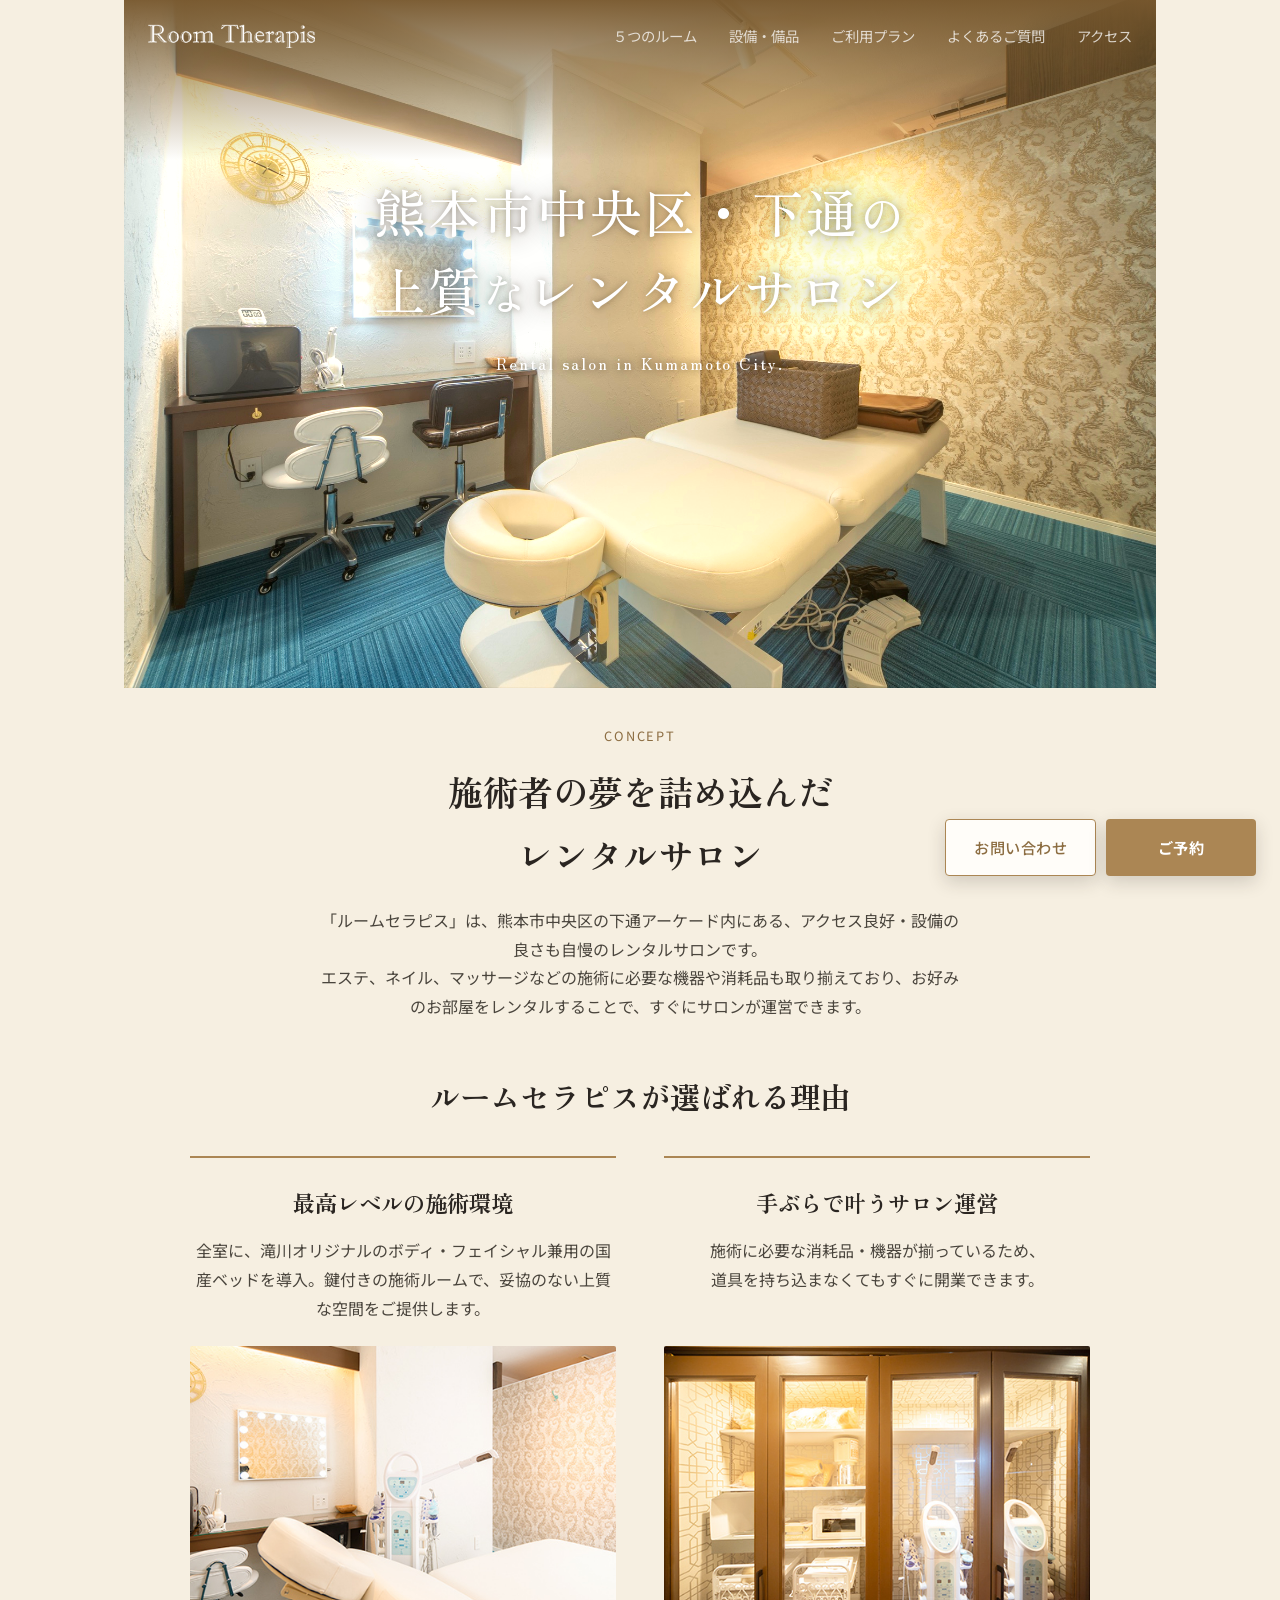
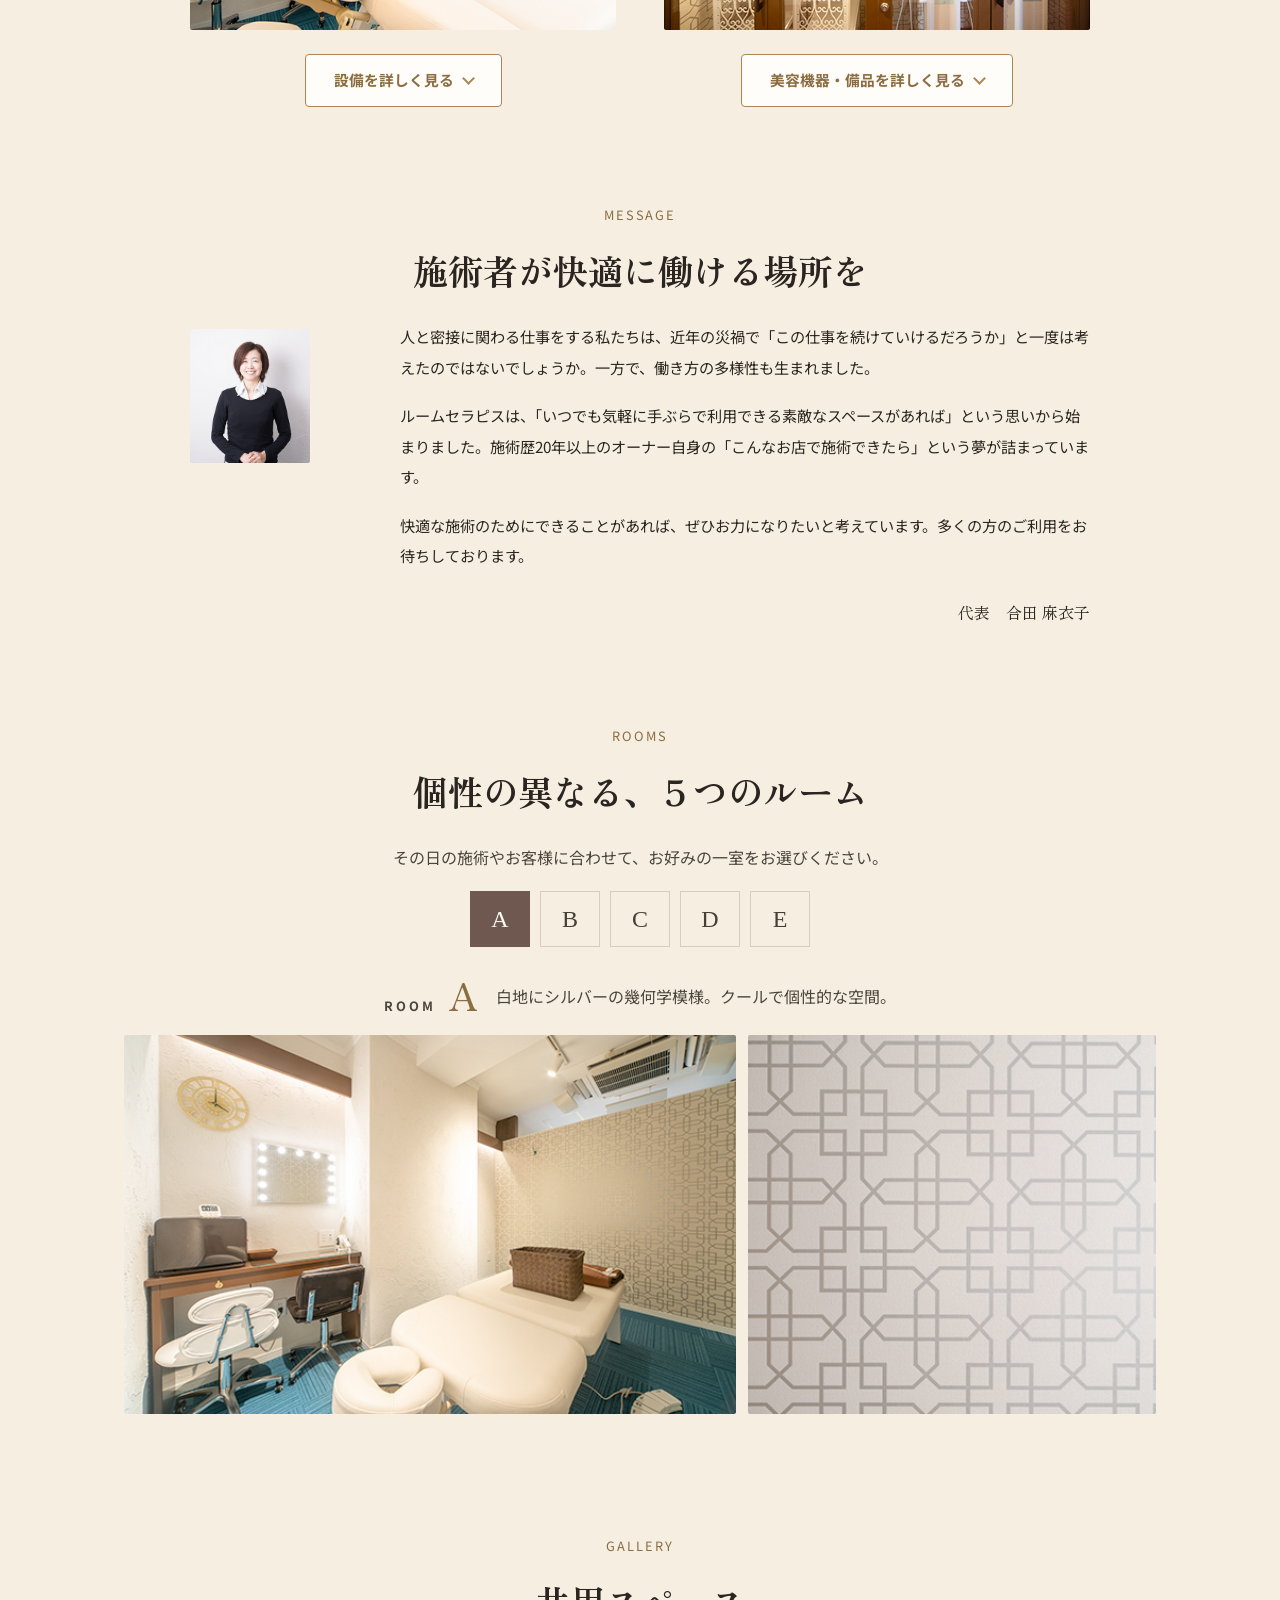
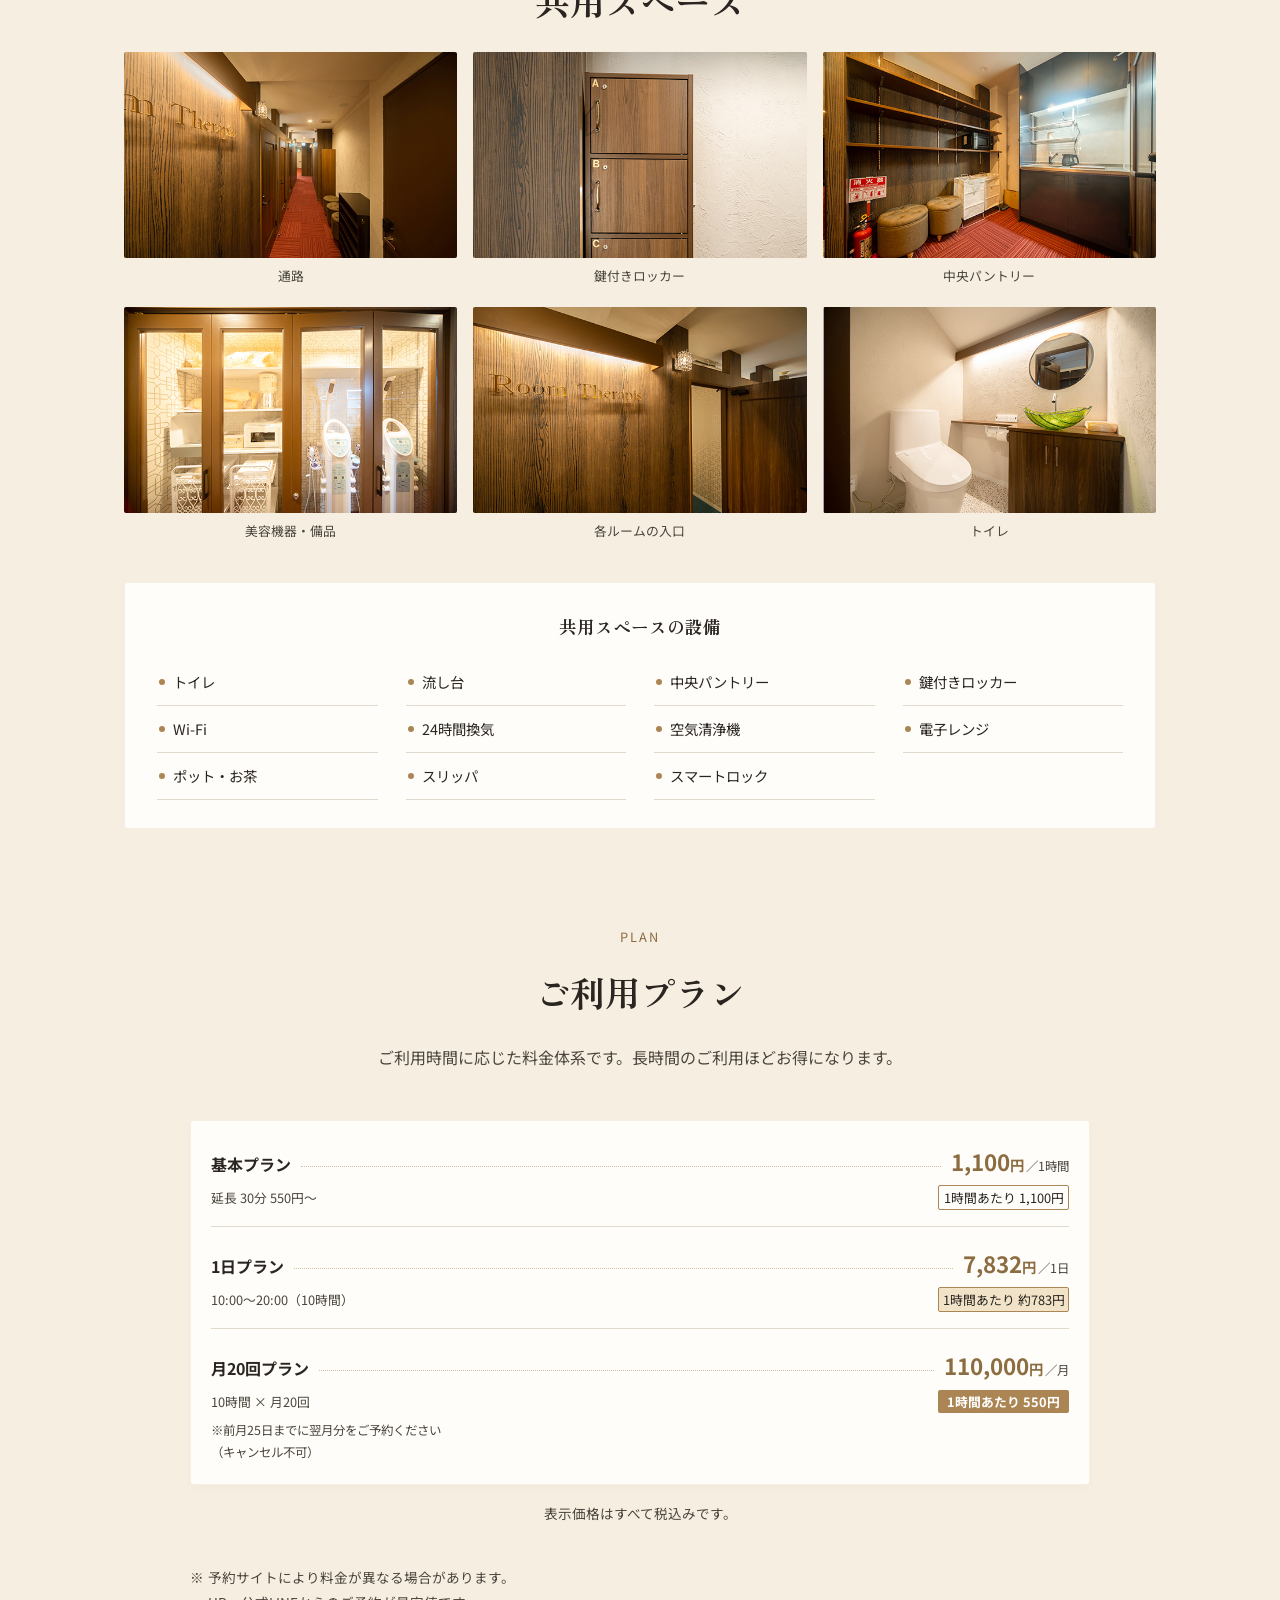
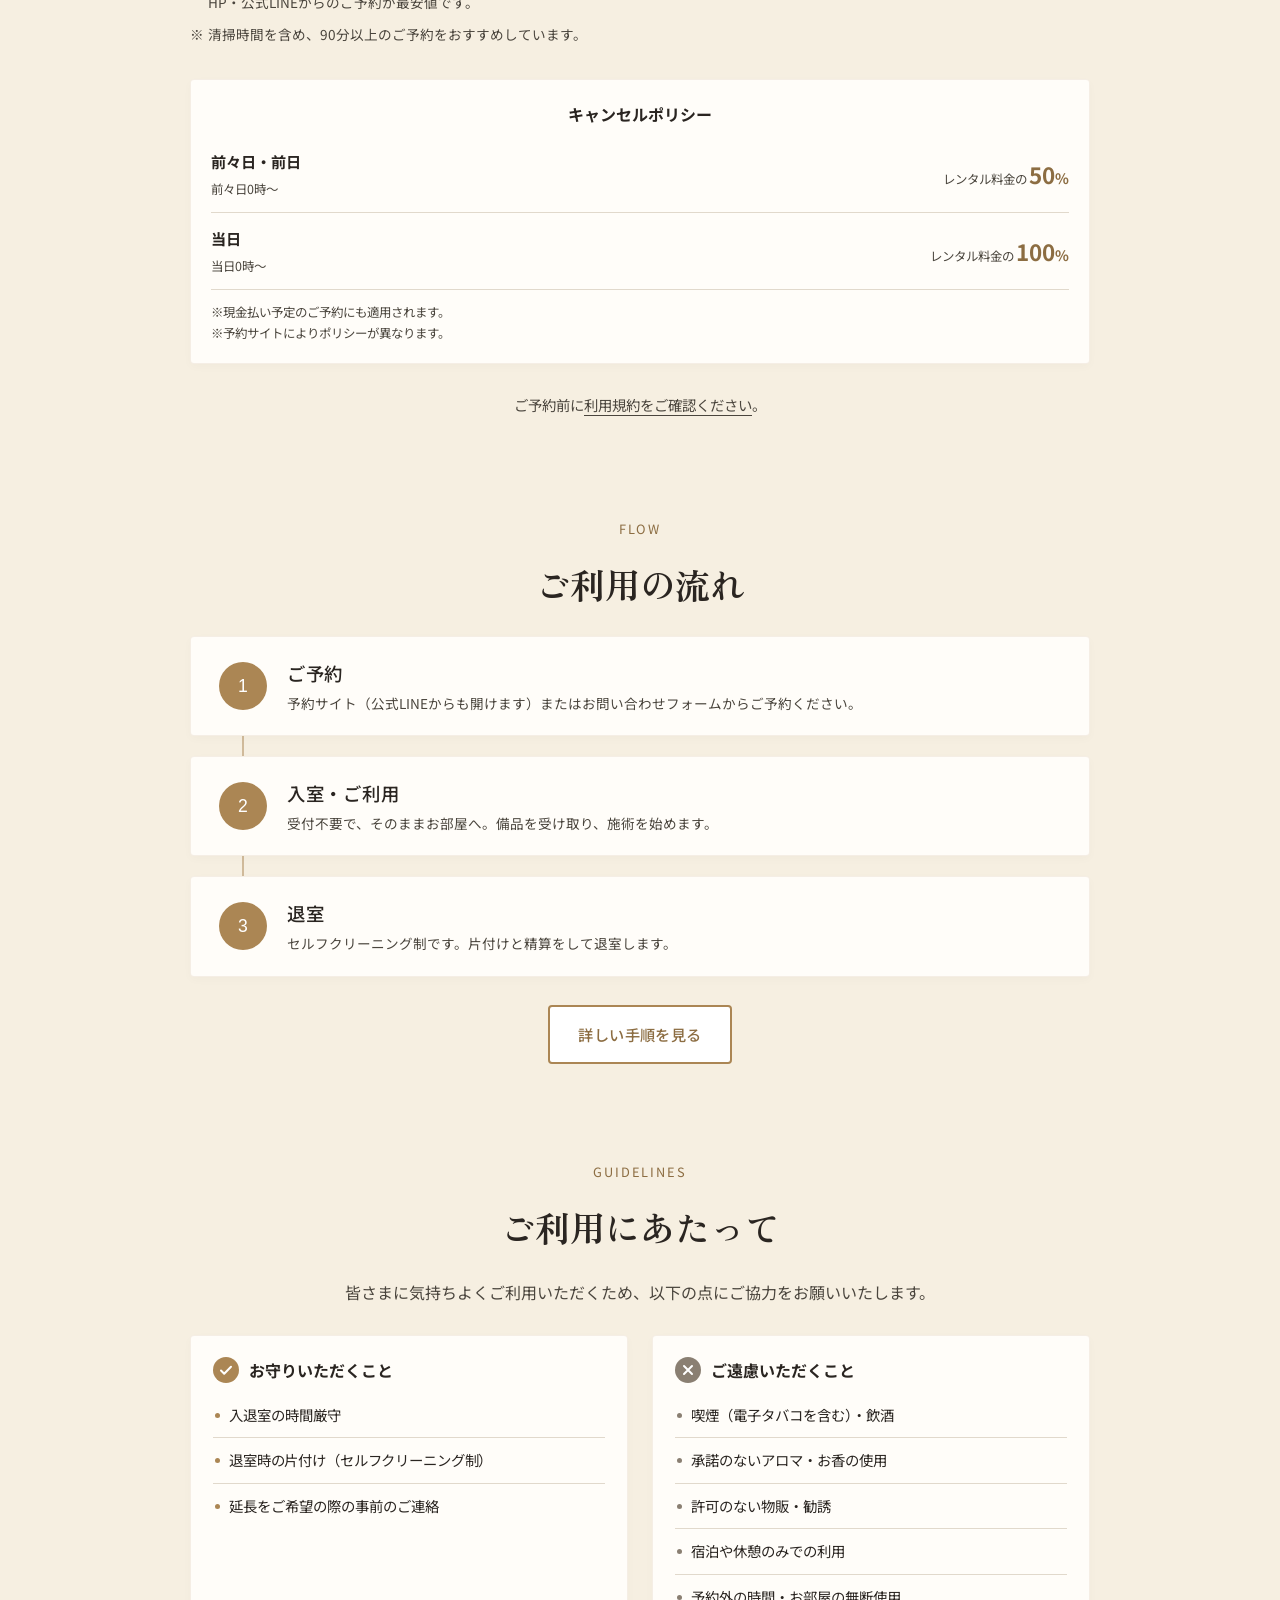
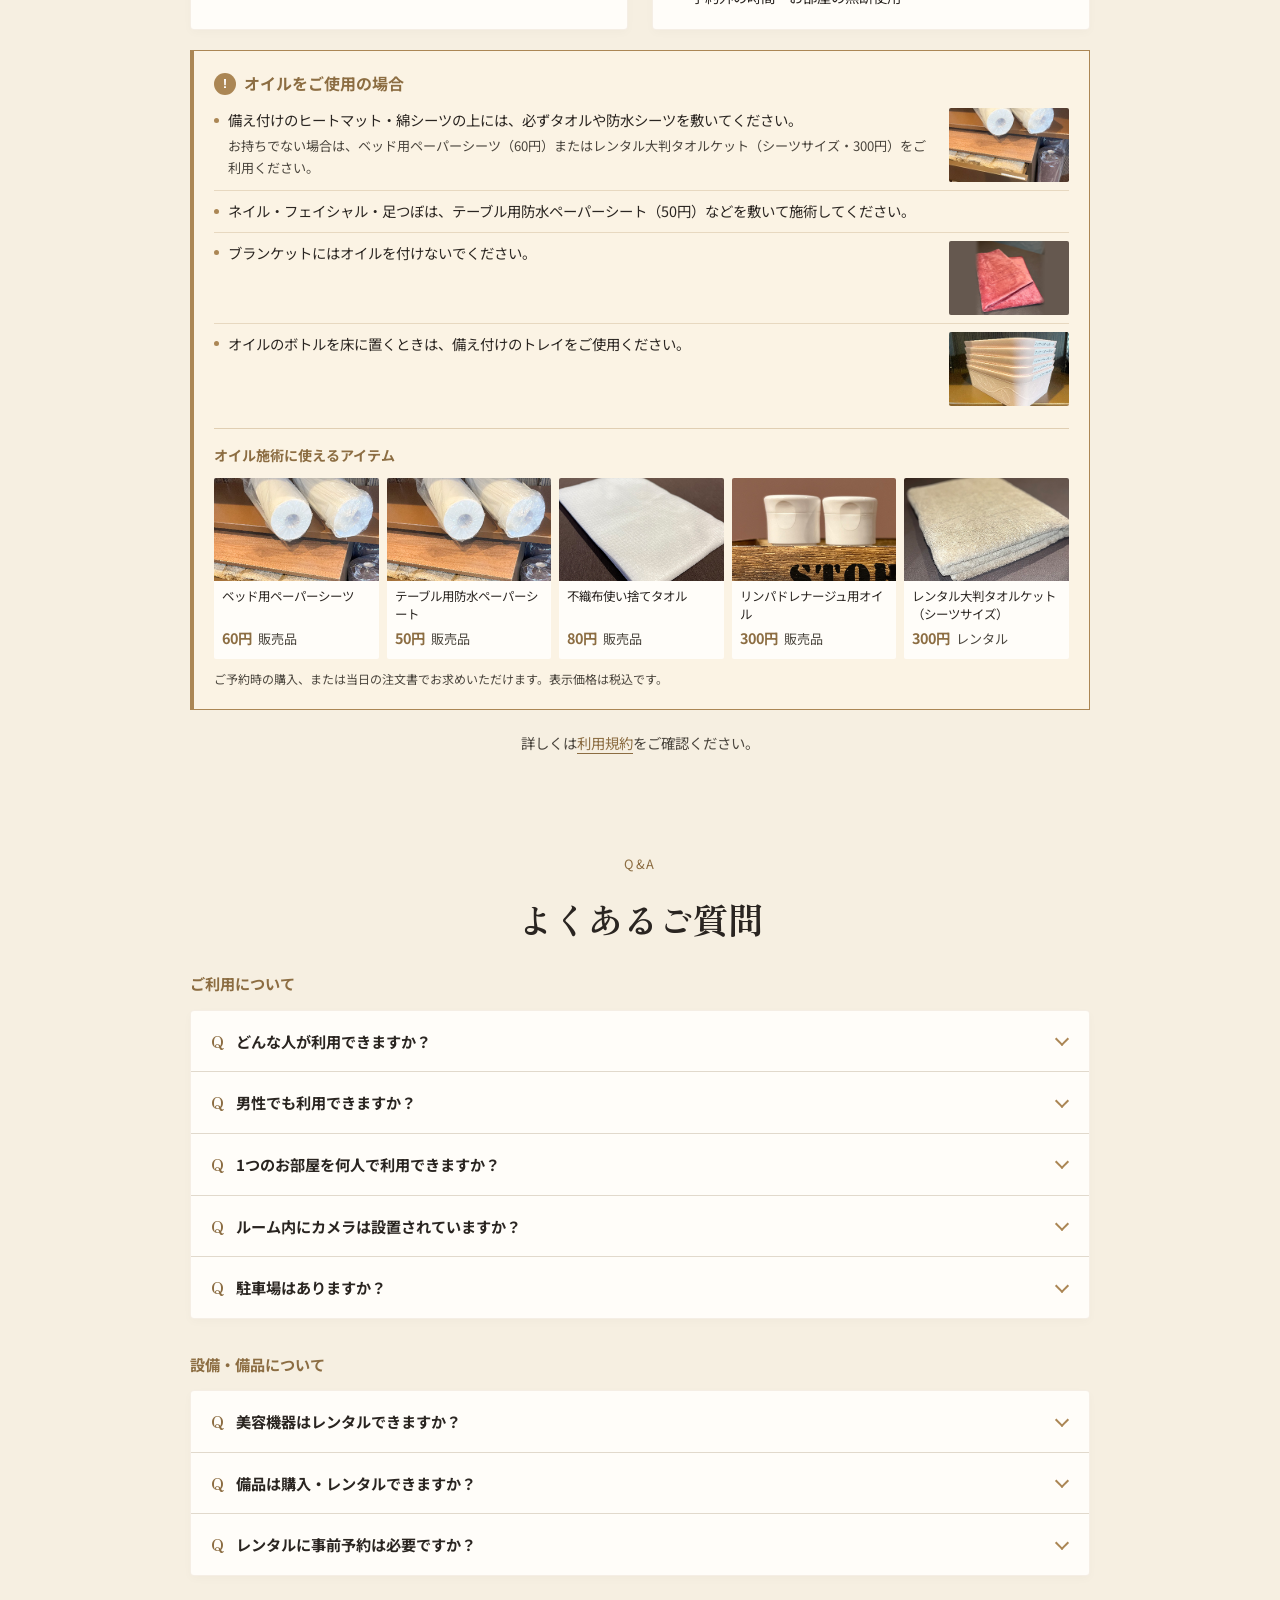
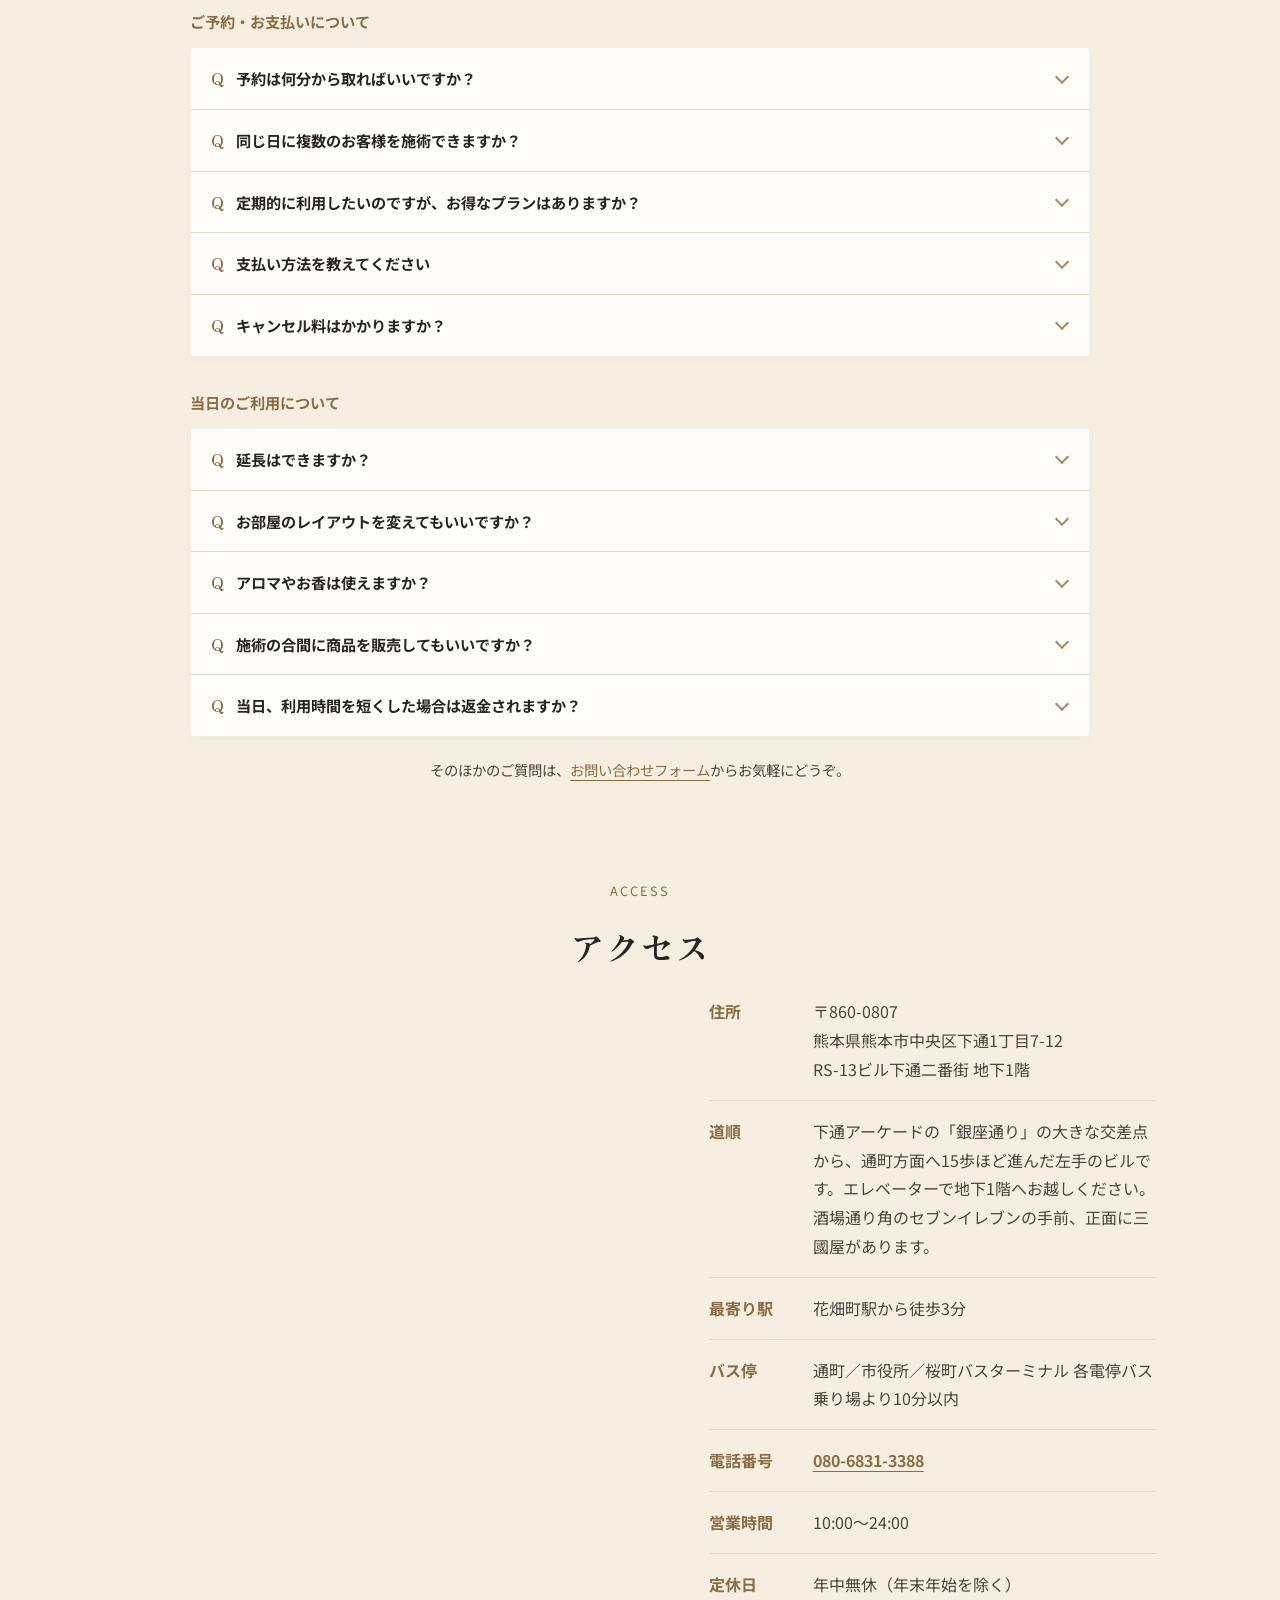
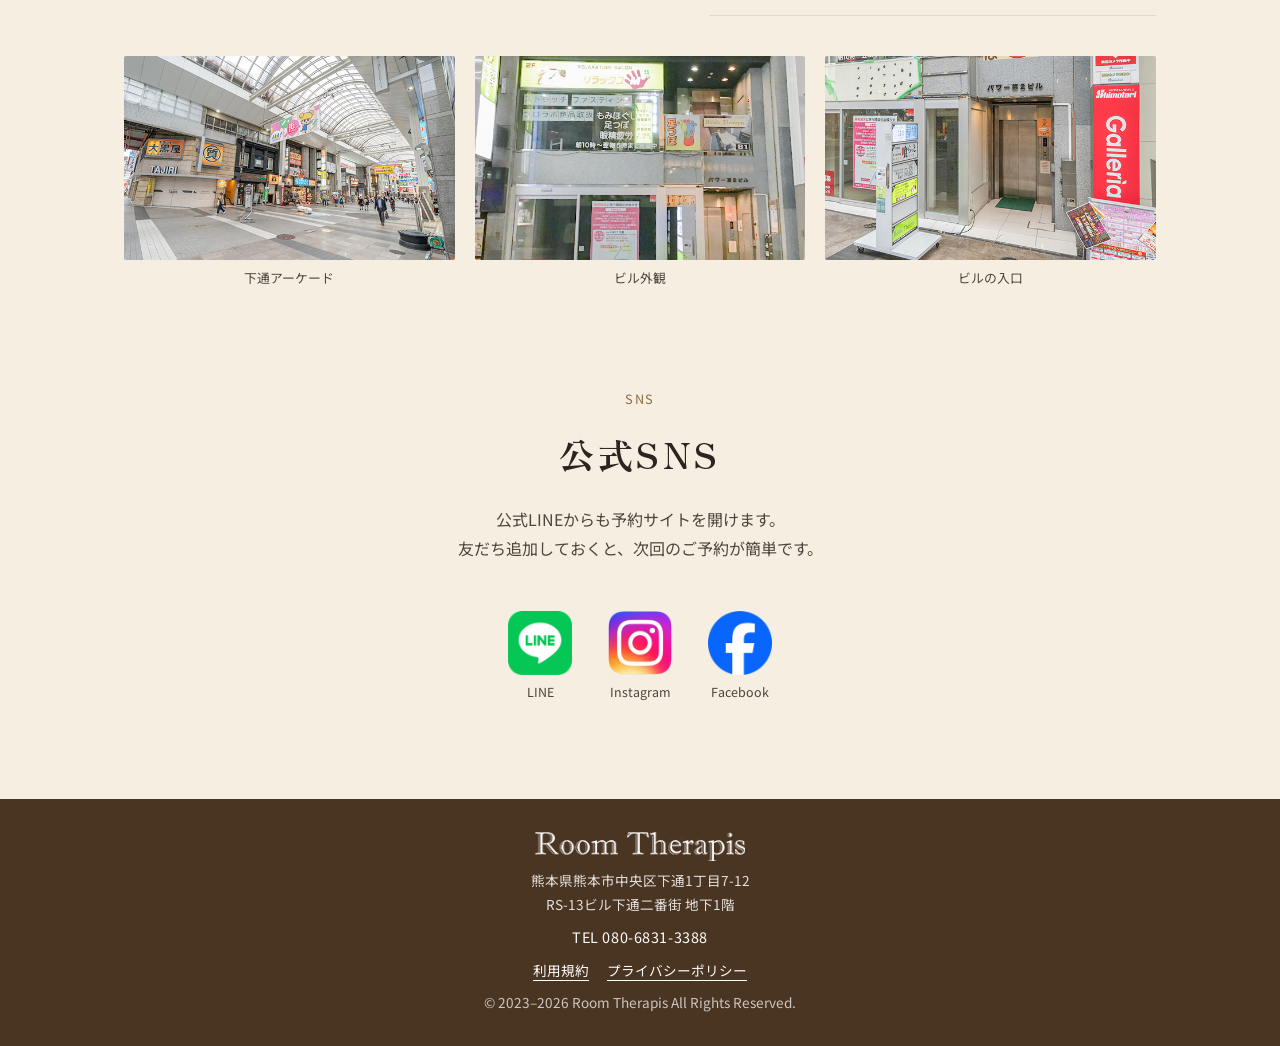
==== commit e155c8dc: "営業時間を10:00〜24:00に変更 Co-Authored-By: Claude Opus 5.5 <noreply@anthropic.com>" ====
--- a/index.html
+++ b/index.html
@@ -619,7 +619,7 @@
         </div>
         <div class="access-row">
           <dt>営業時間</dt>
-          <dd>朝10:00〜翌朝4:00</dd>
+          <dd>10:00〜24:00</dd>
         </div>
         <div class="access-row">
           <dt>定休日</dt>
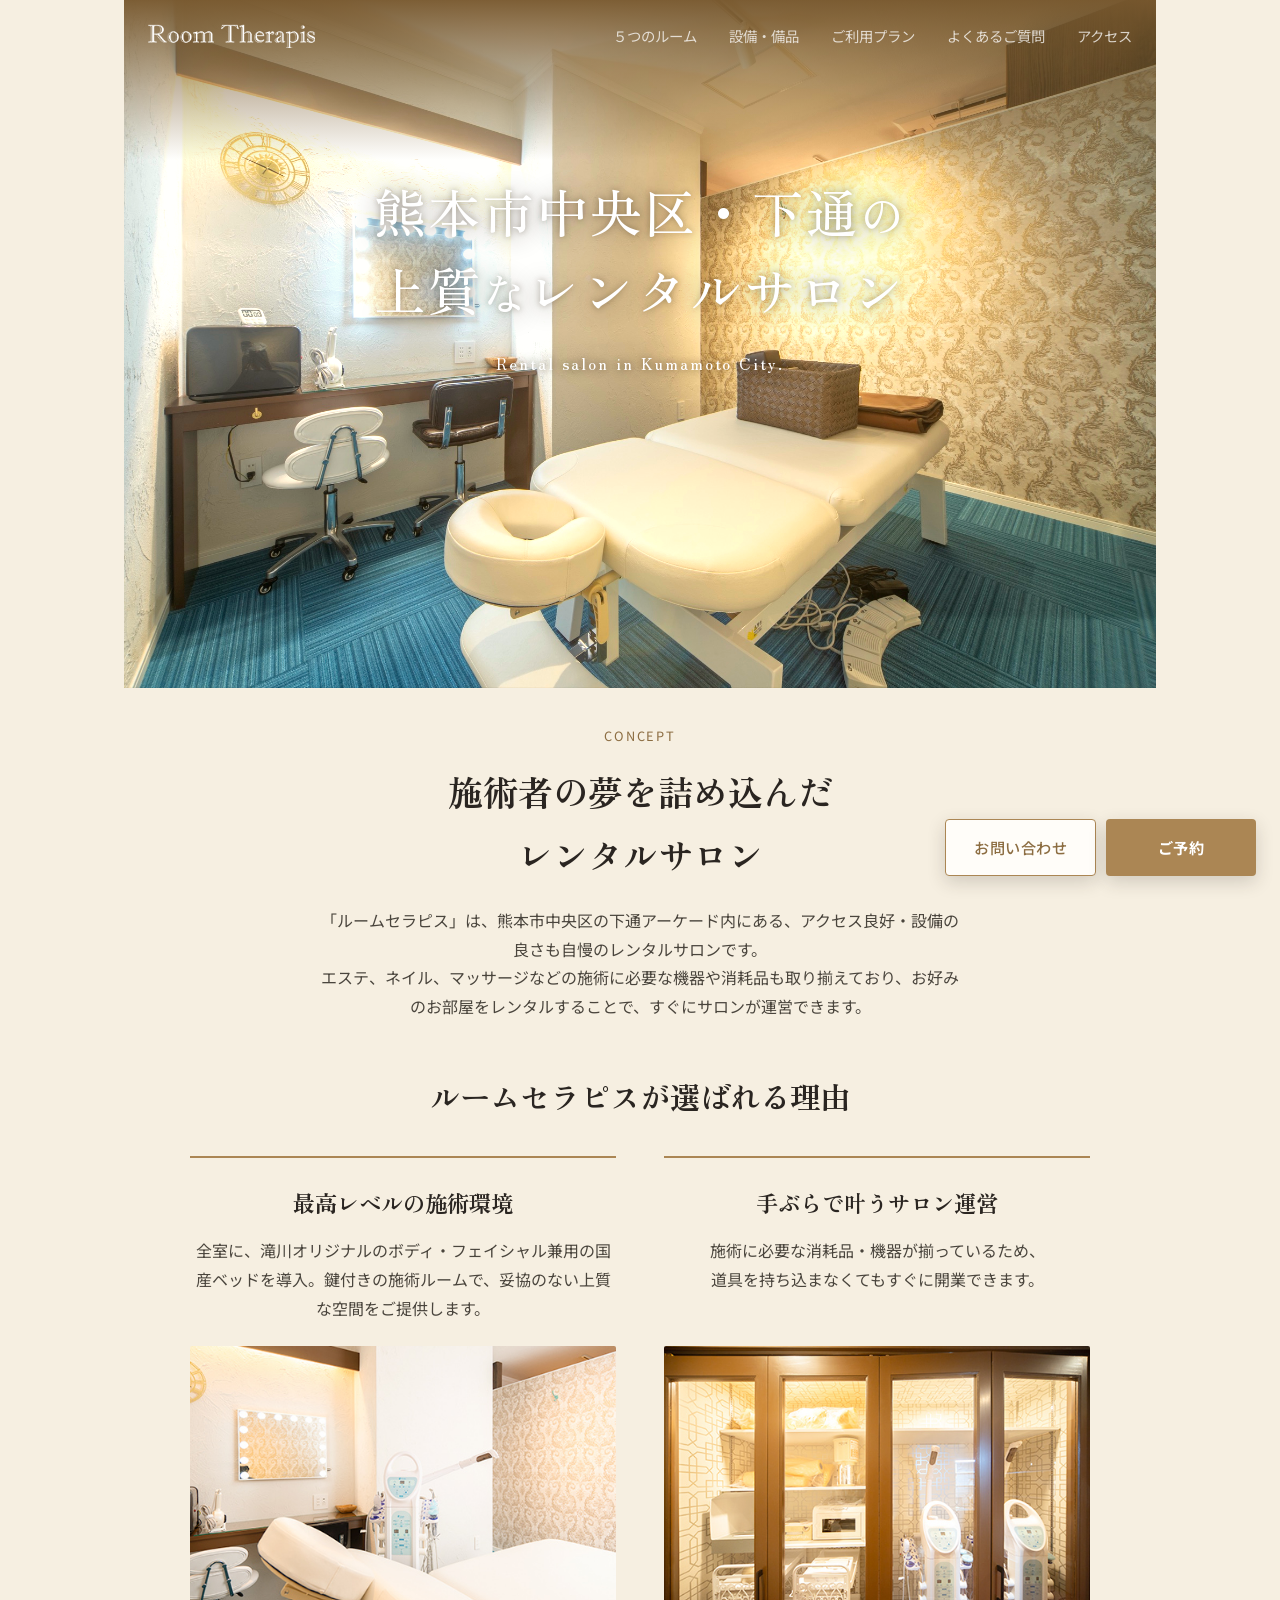
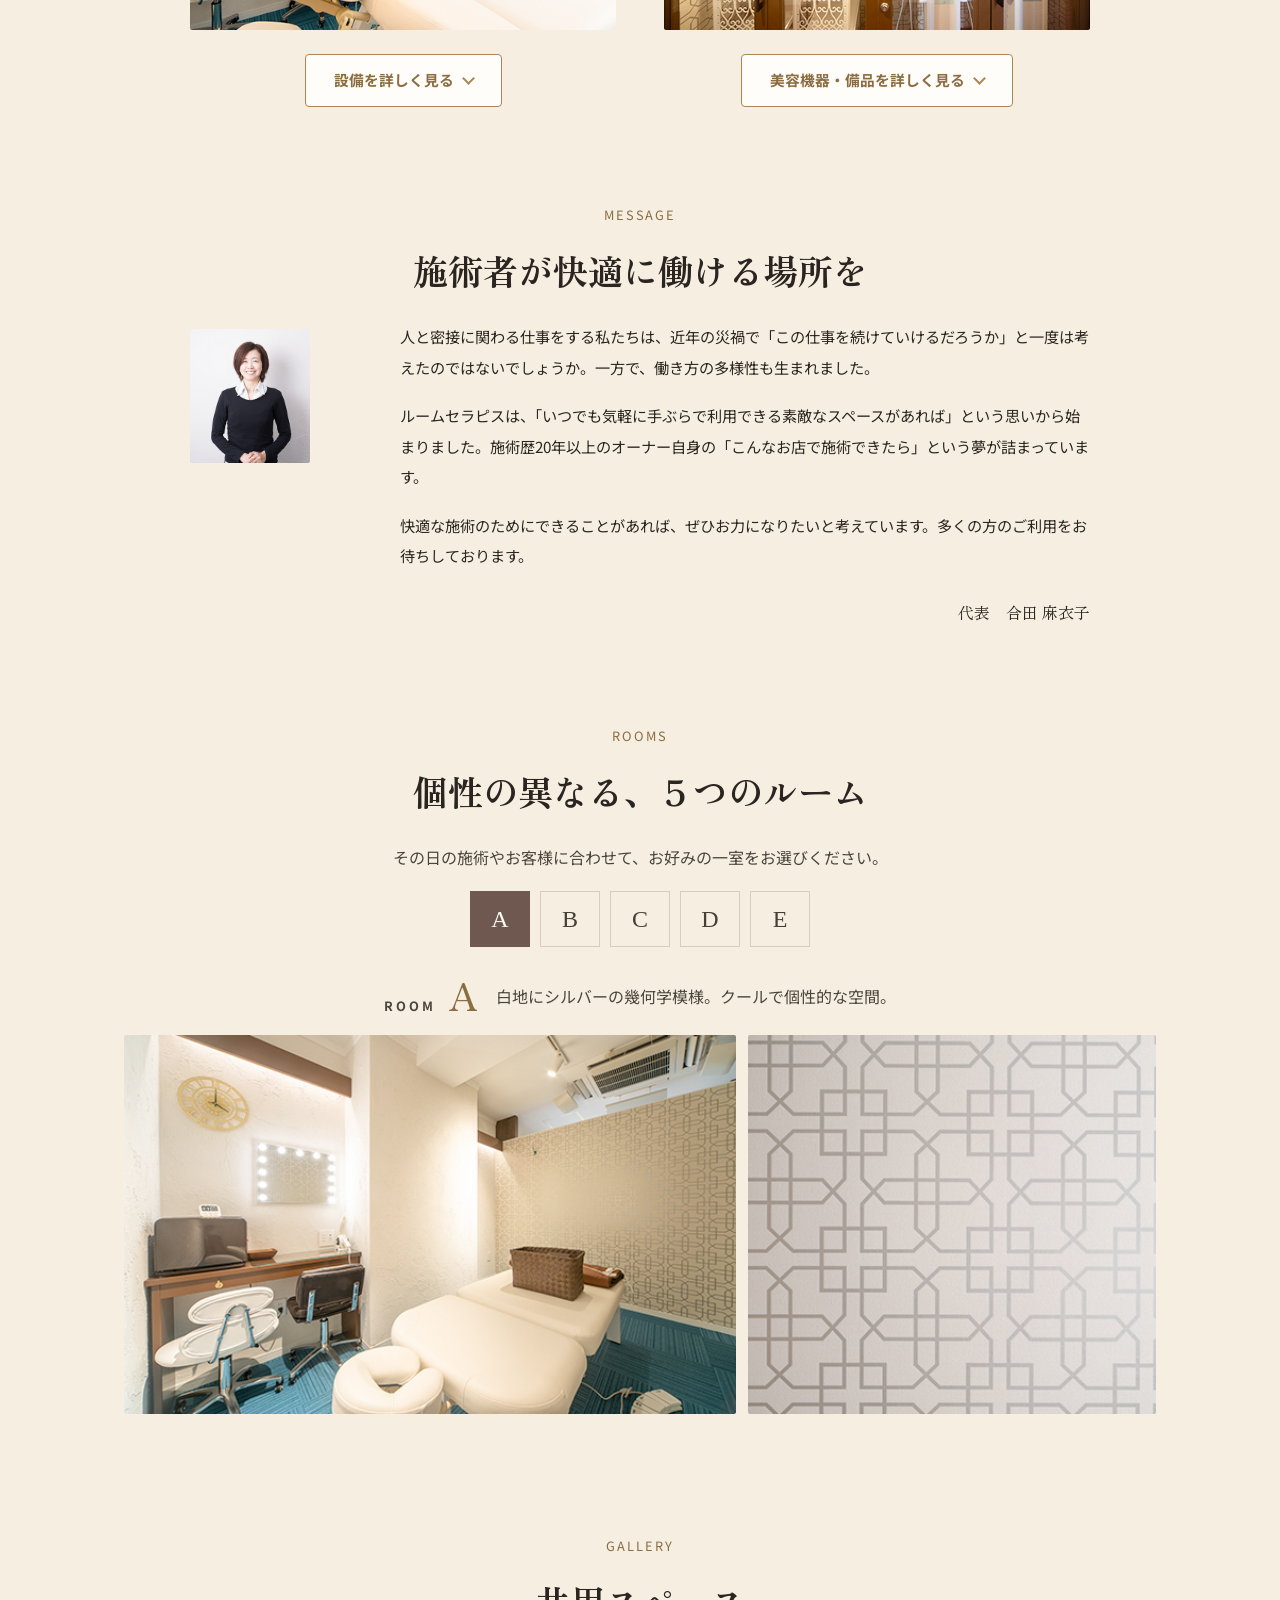
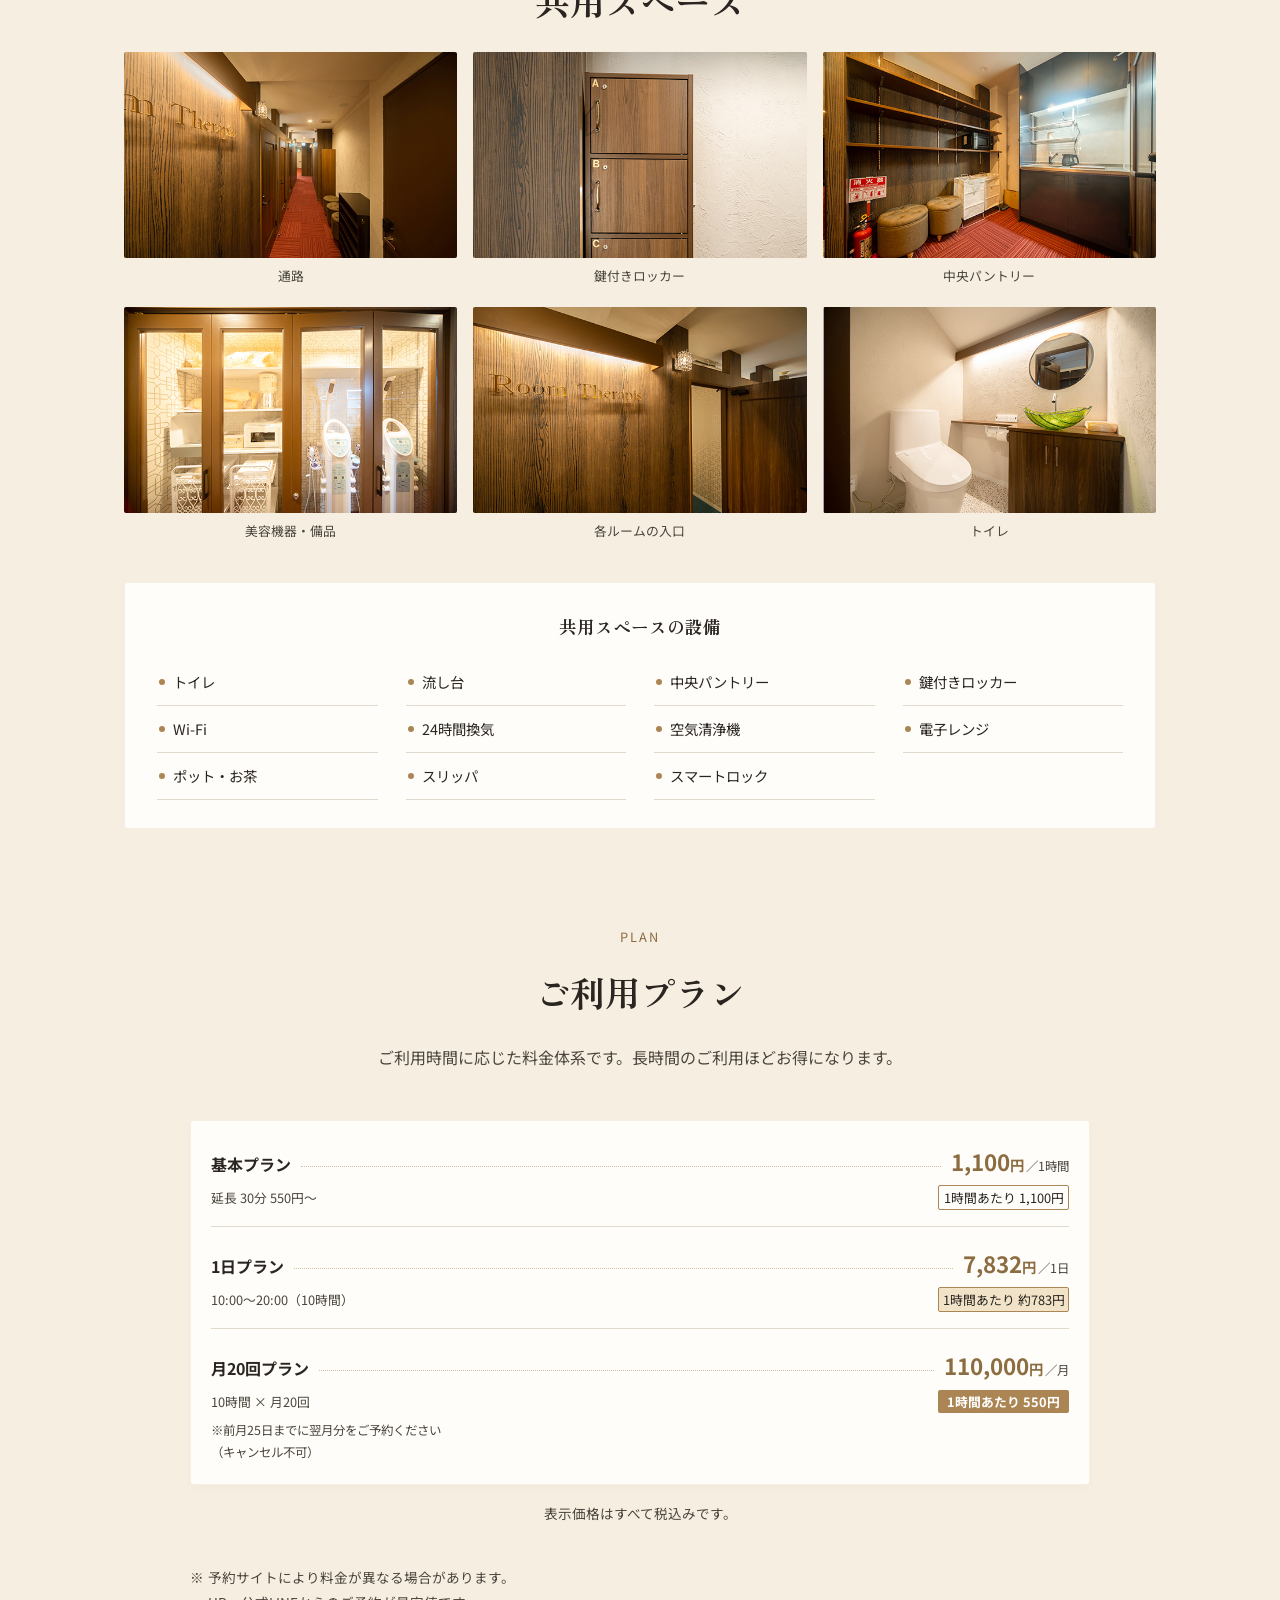
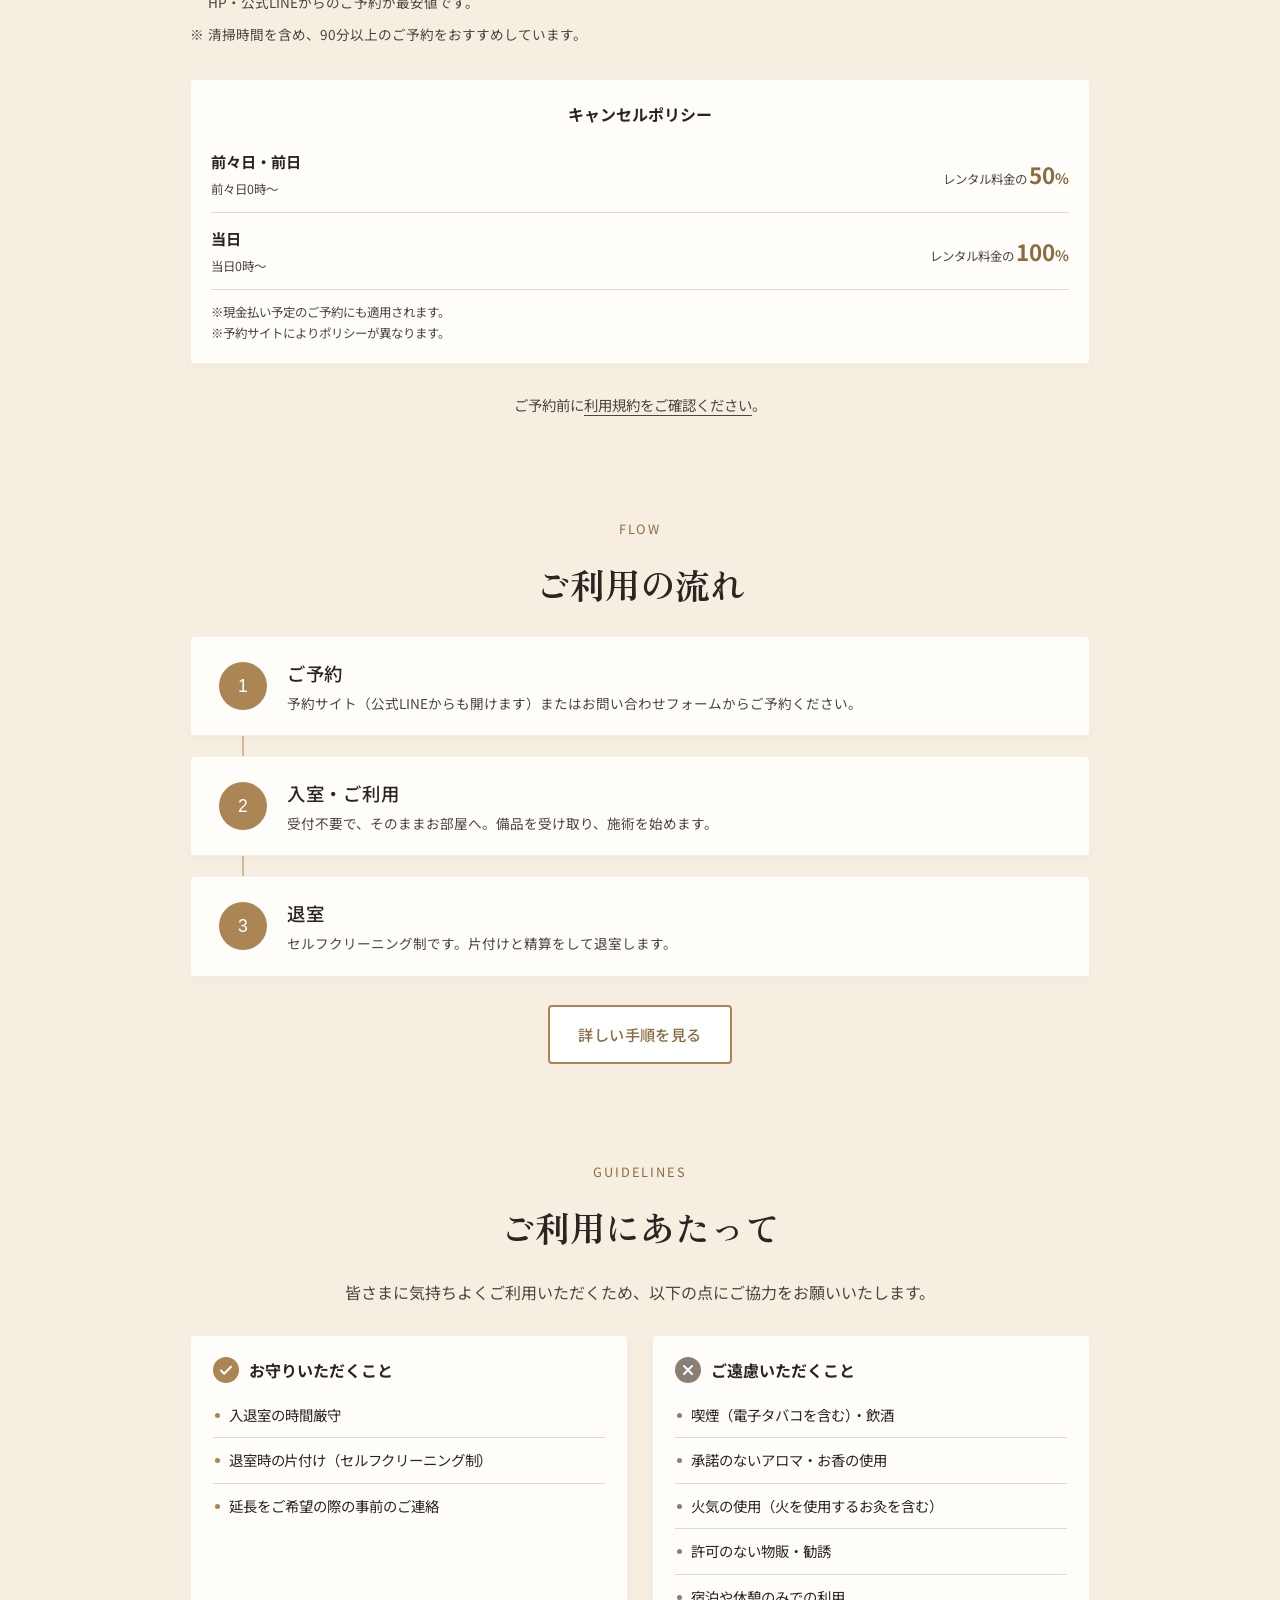
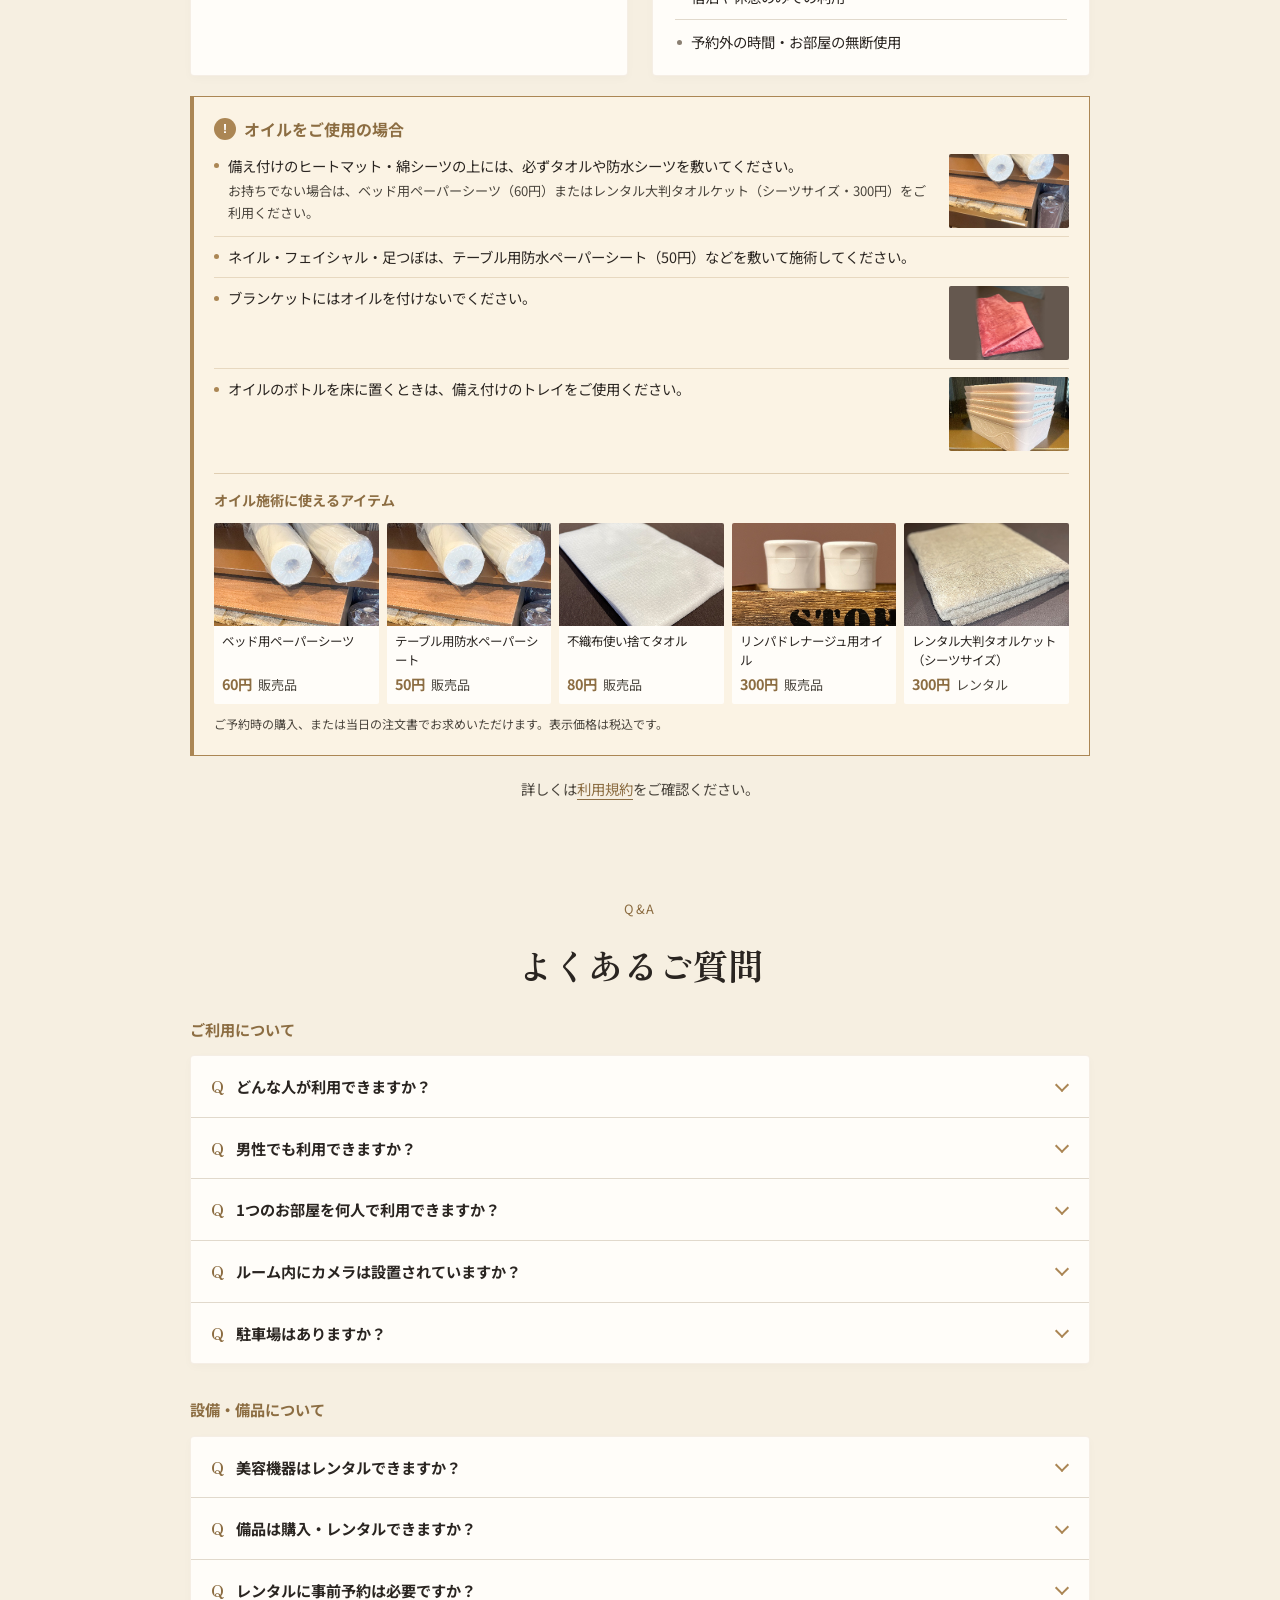
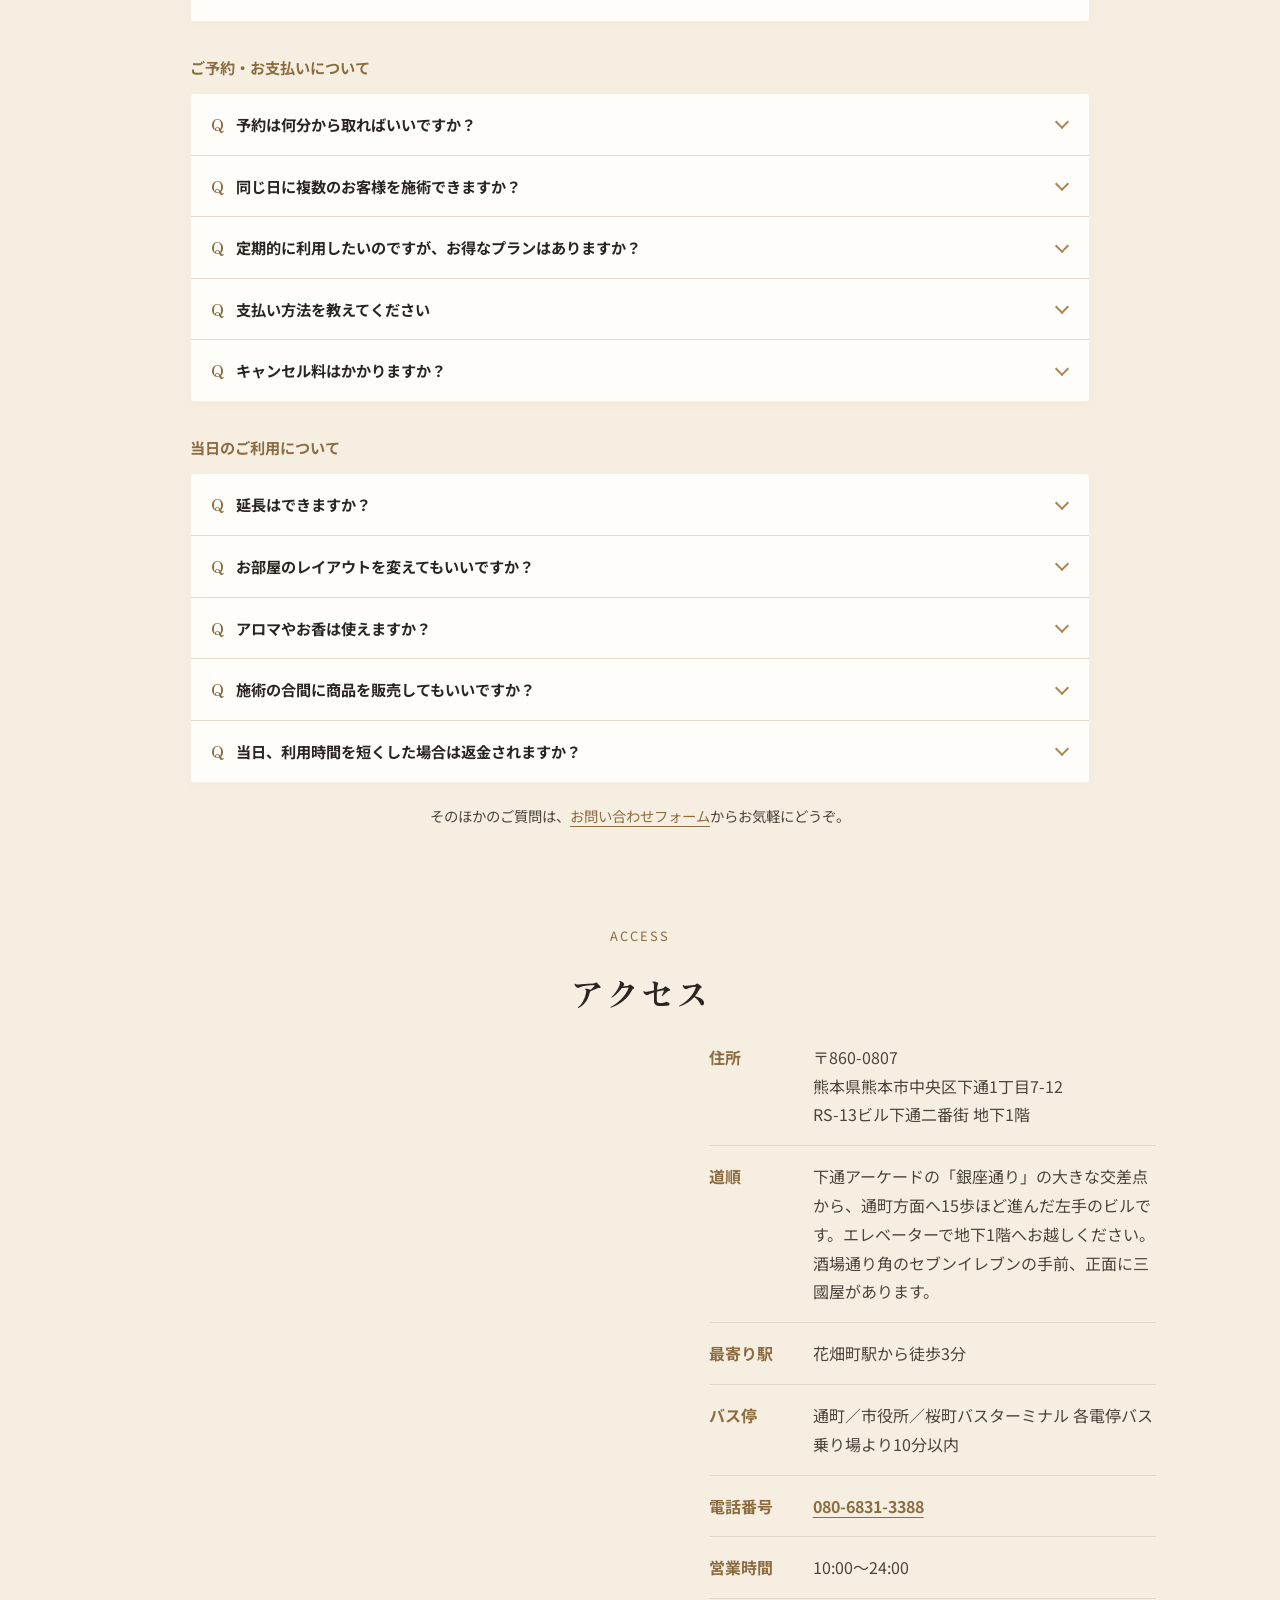
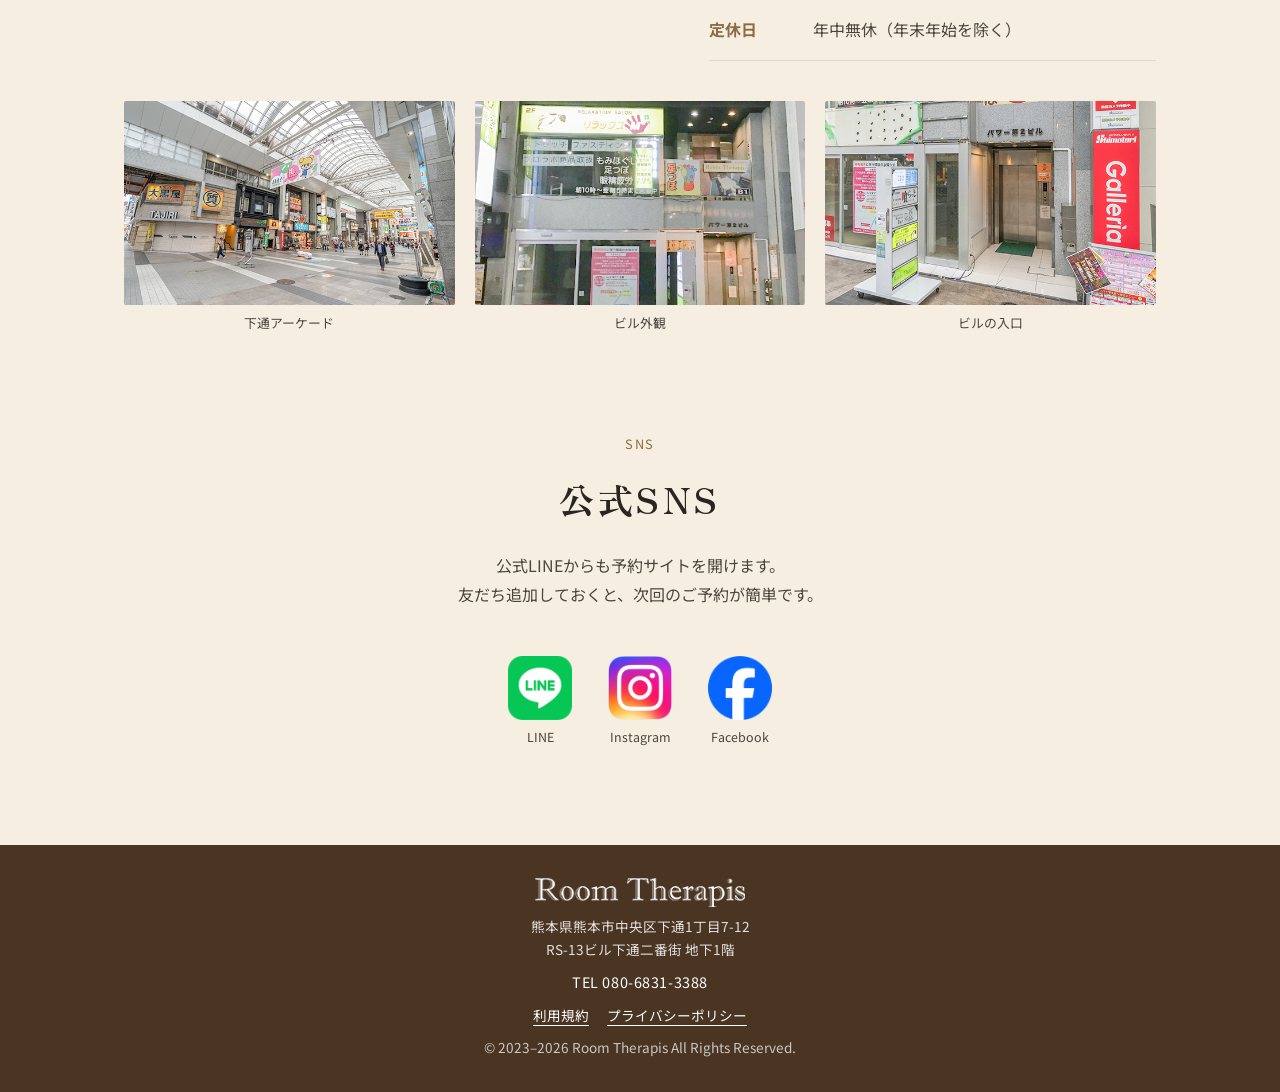
==== commit 1c10f03b: "トップページ「ご遠慮いただくこと」に火気の使用禁止を追加 Co-Authored-By: Claude Opus 5.5 <noreply@anthropic.com>" ====
--- a/index.html
+++ b/index.html
@@ -454,6 +454,7 @@
         <ul>
           <li>喫煙（電子タバコを含む）・飲酒</li>
           <li>承諾のないアロマ・お香の使用</li>
+          <li>火気の使用（火を使用するお灸を含む）</li>
           <li>許可のない物販・勧誘</li>
           <li>宿泊や休憩のみでの利用</li>
           <li>予約外の時間・お部屋の無断使用</li>
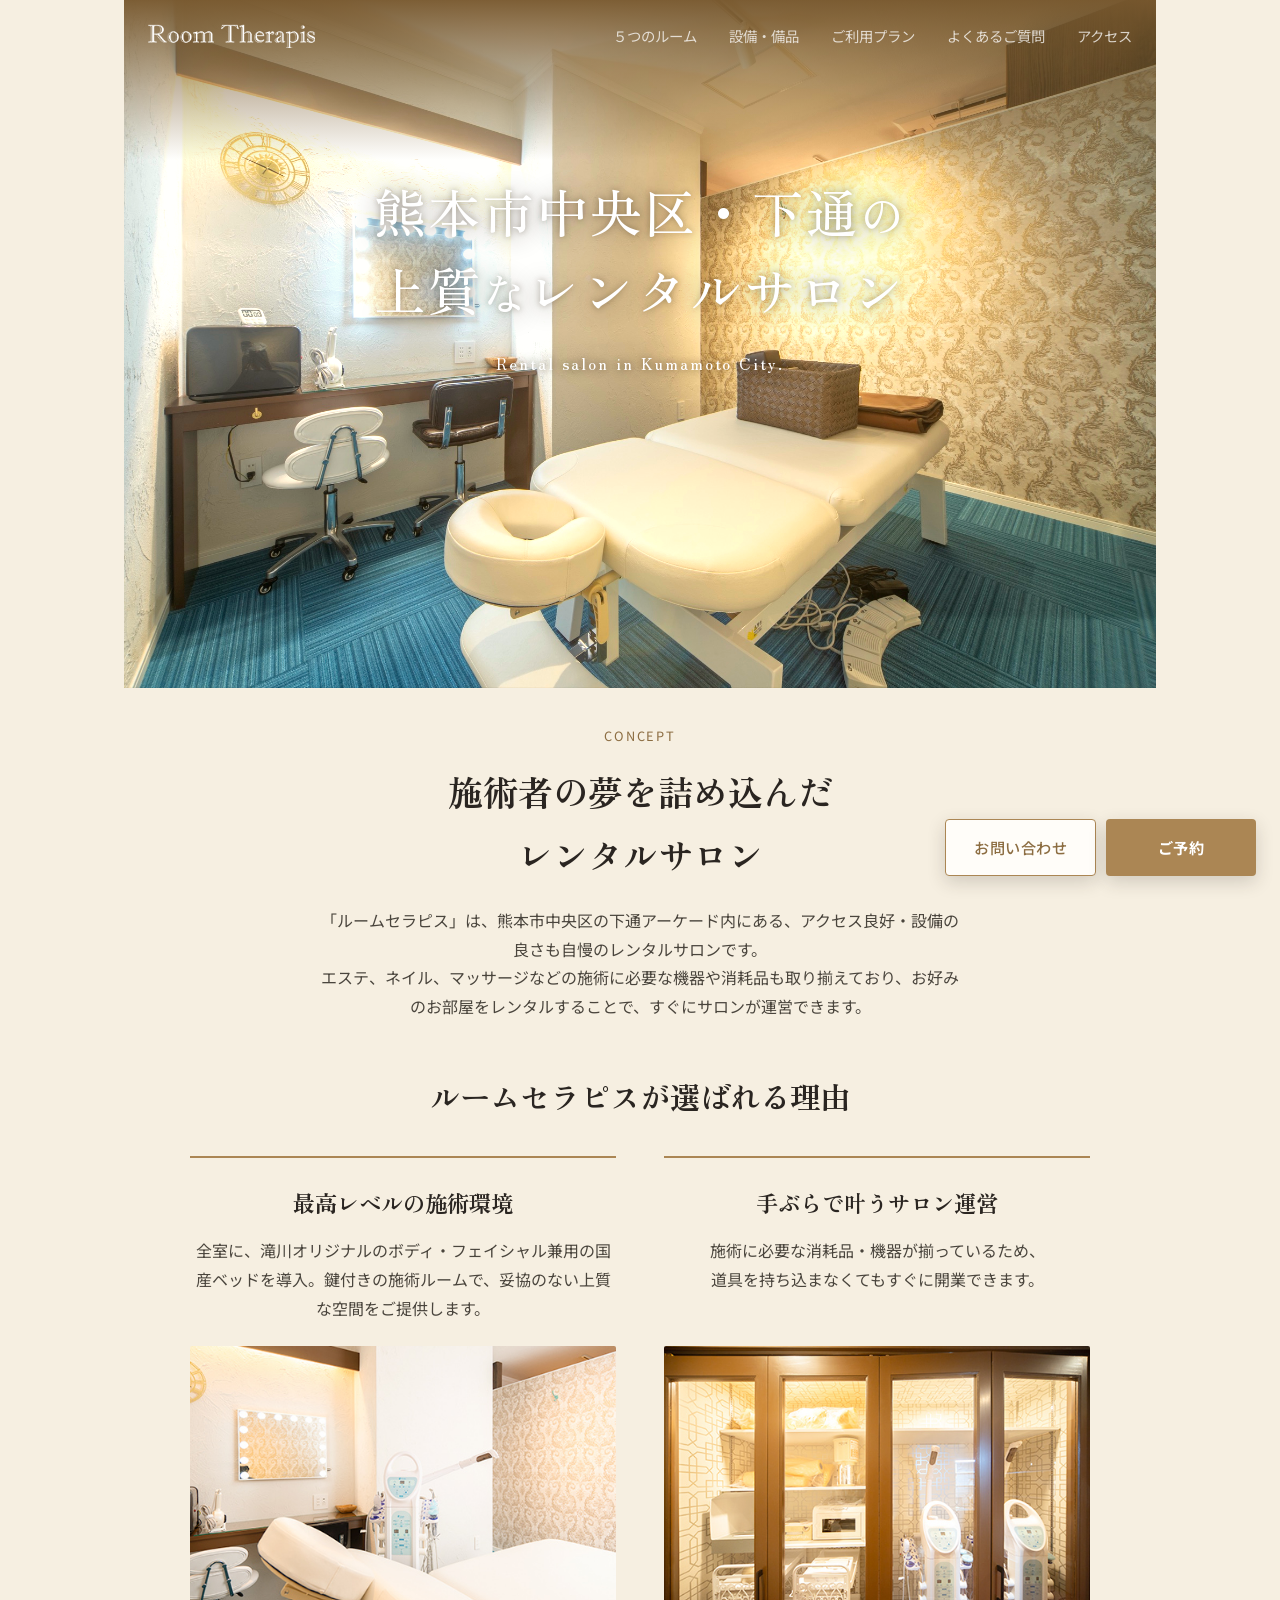
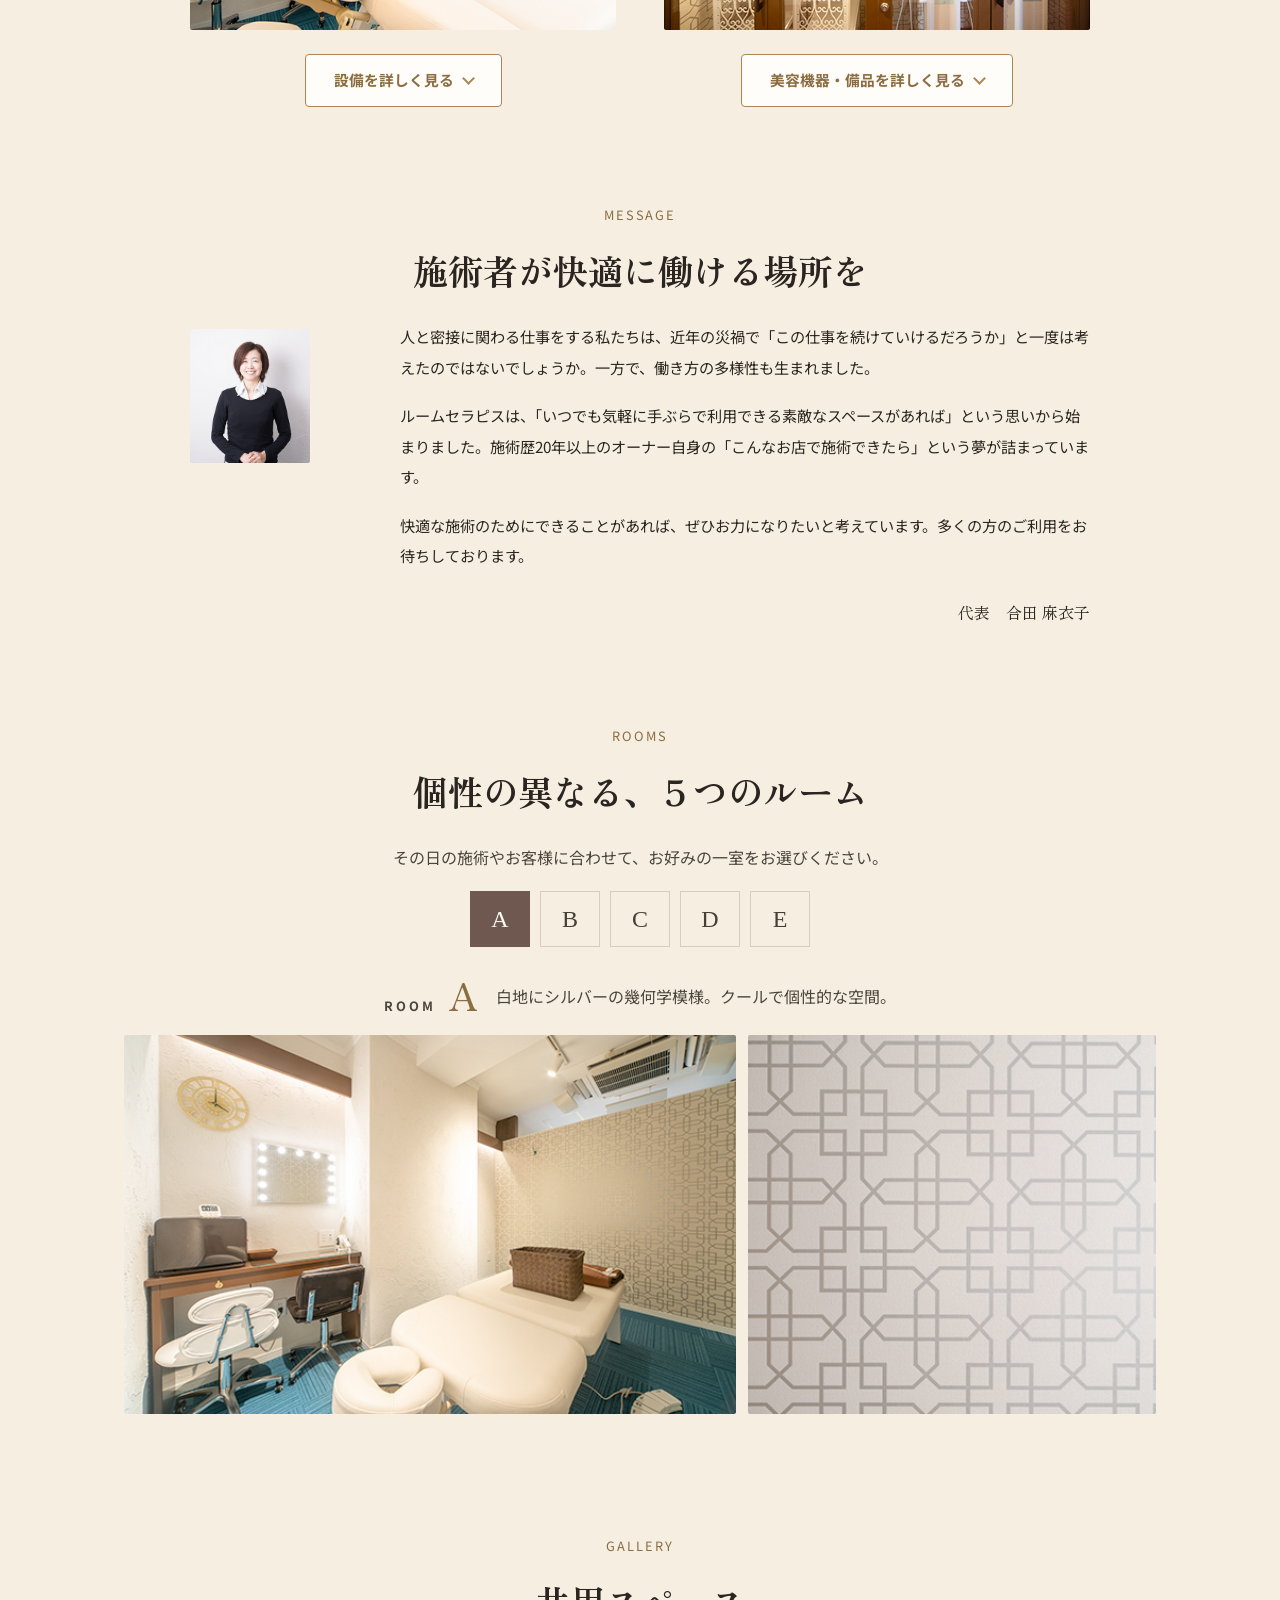
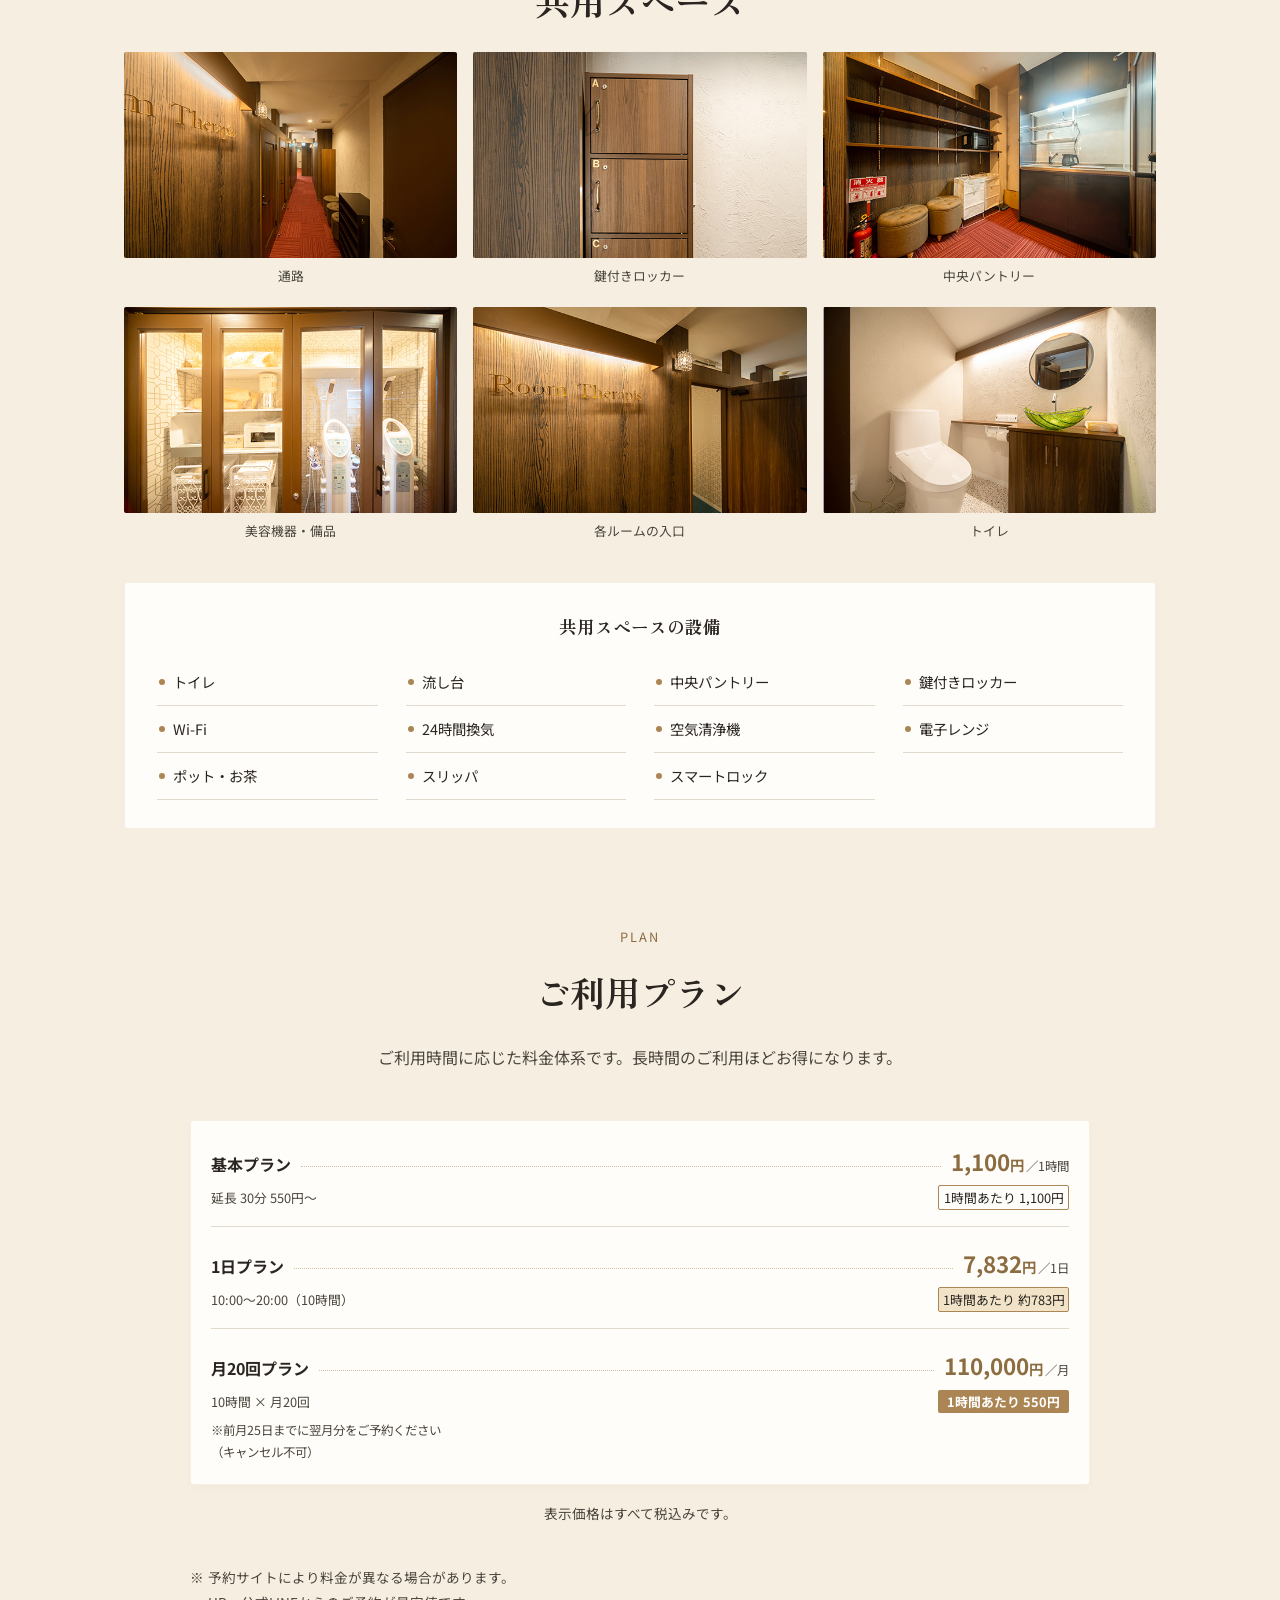
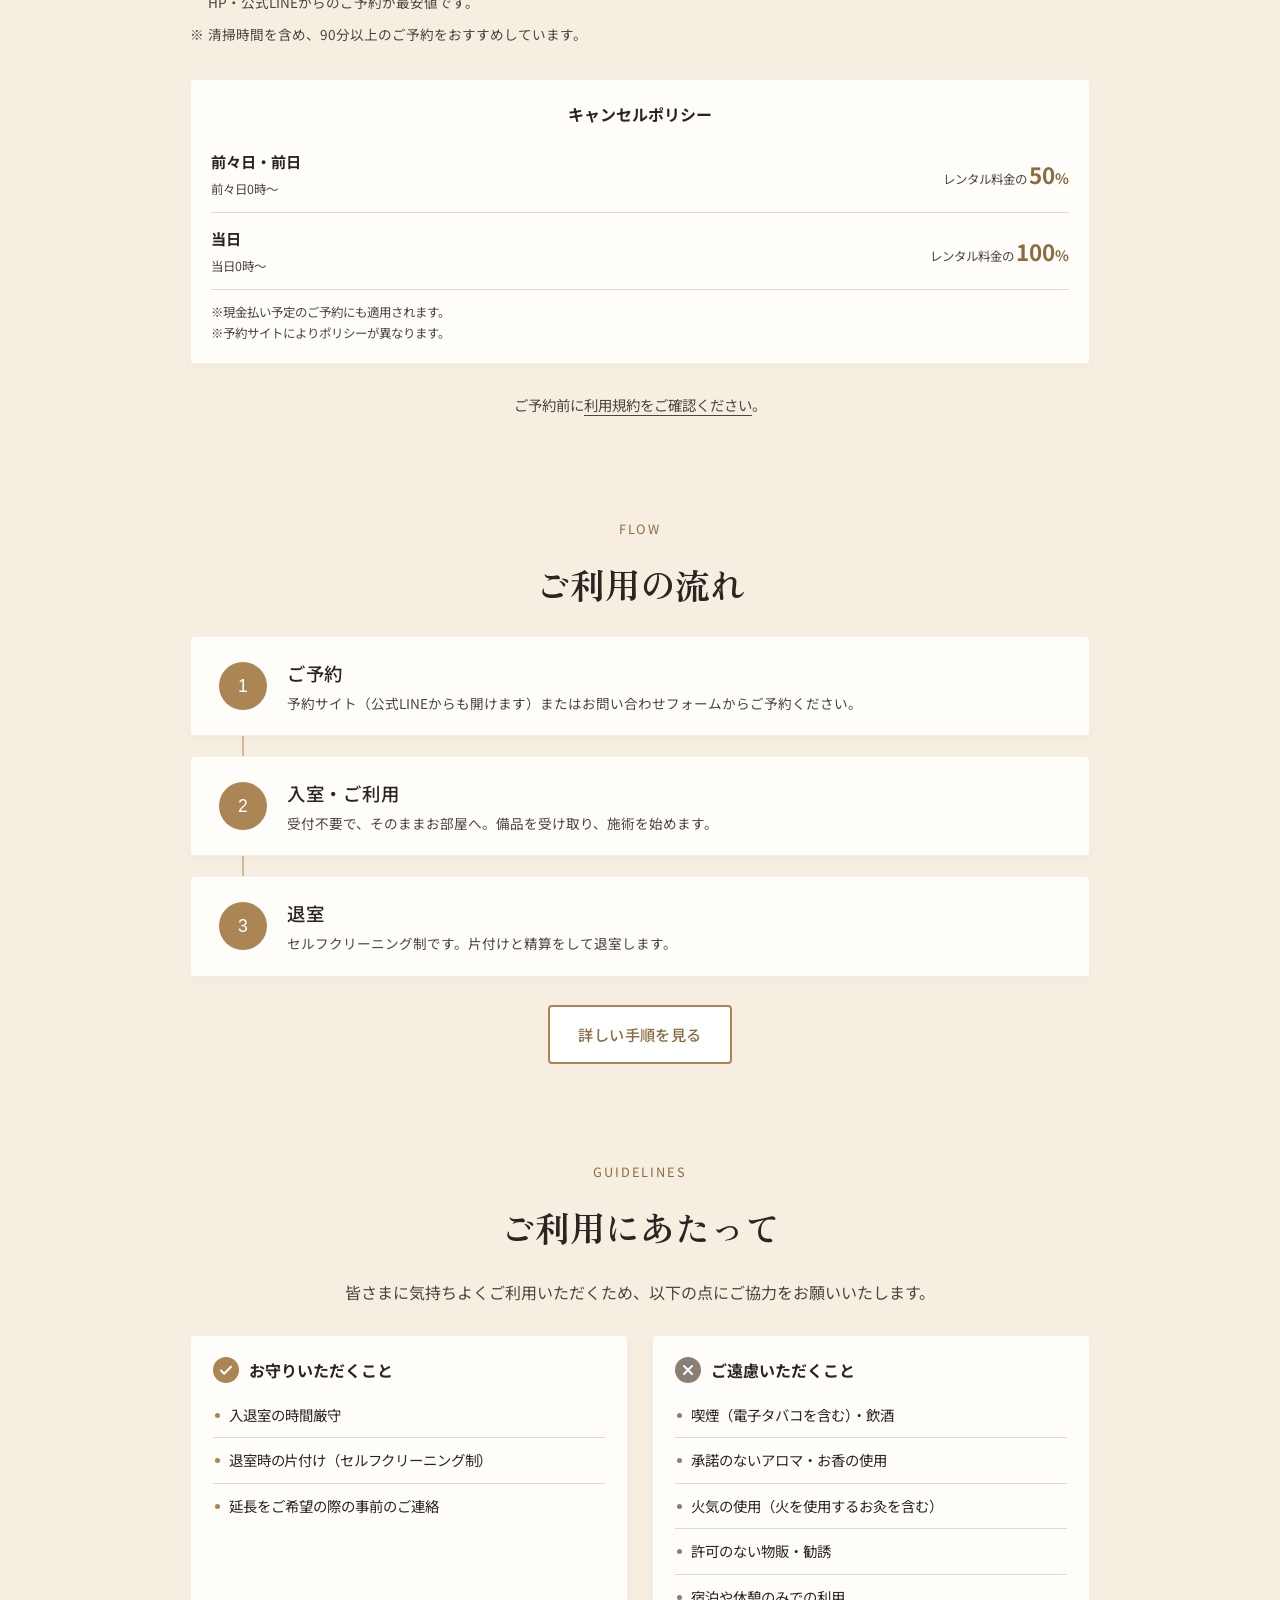
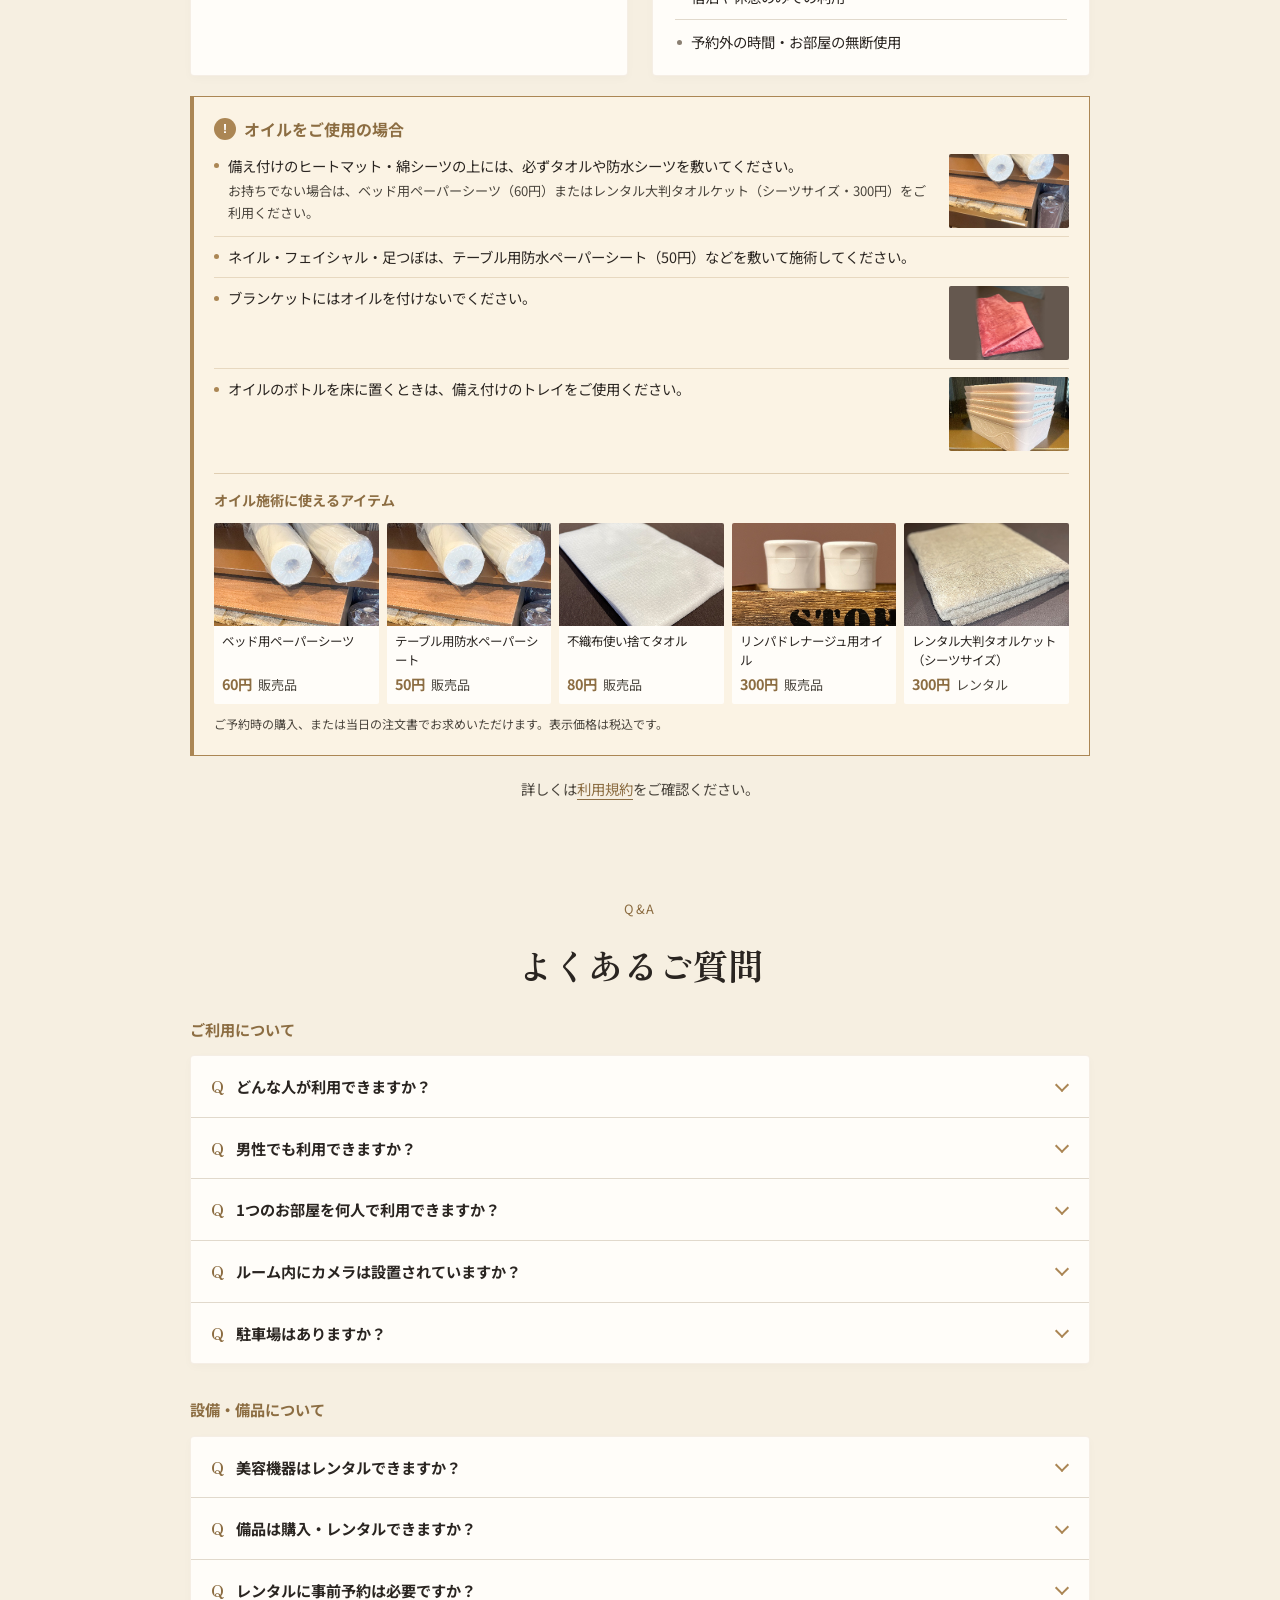
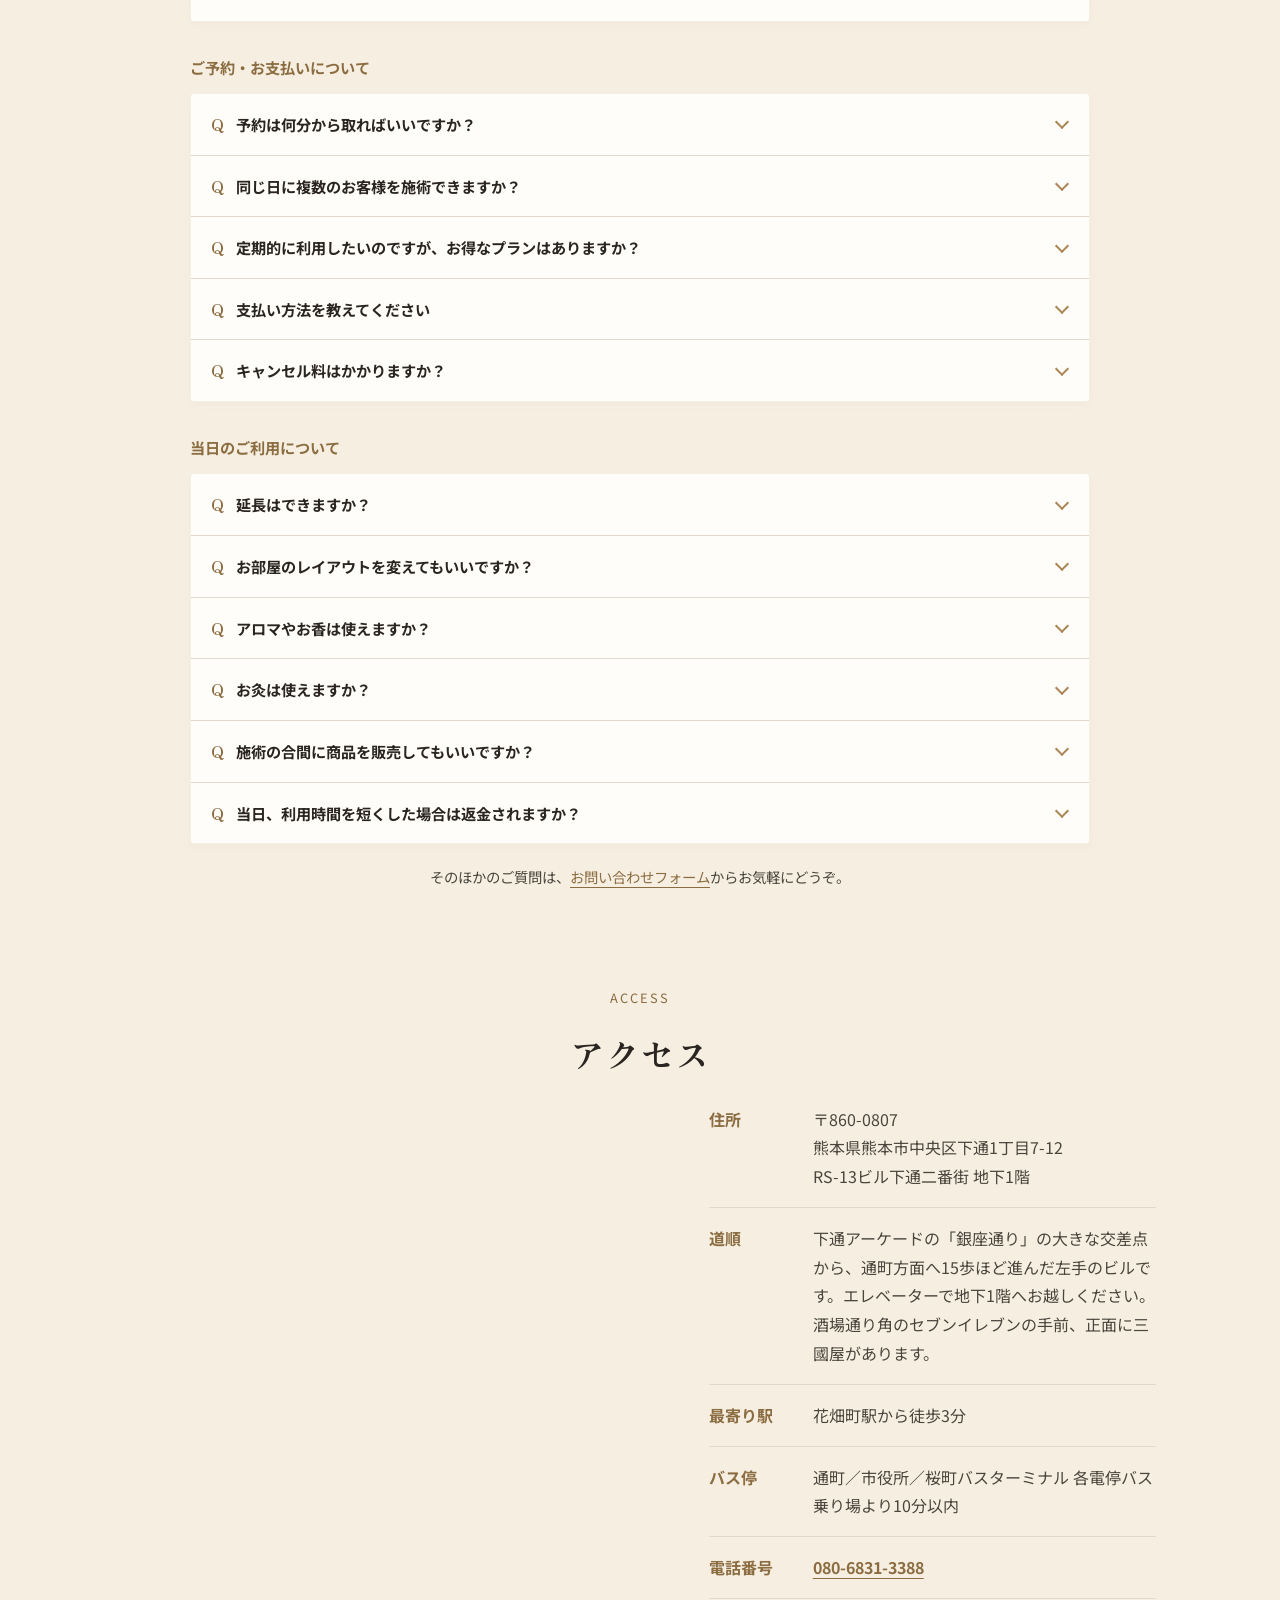
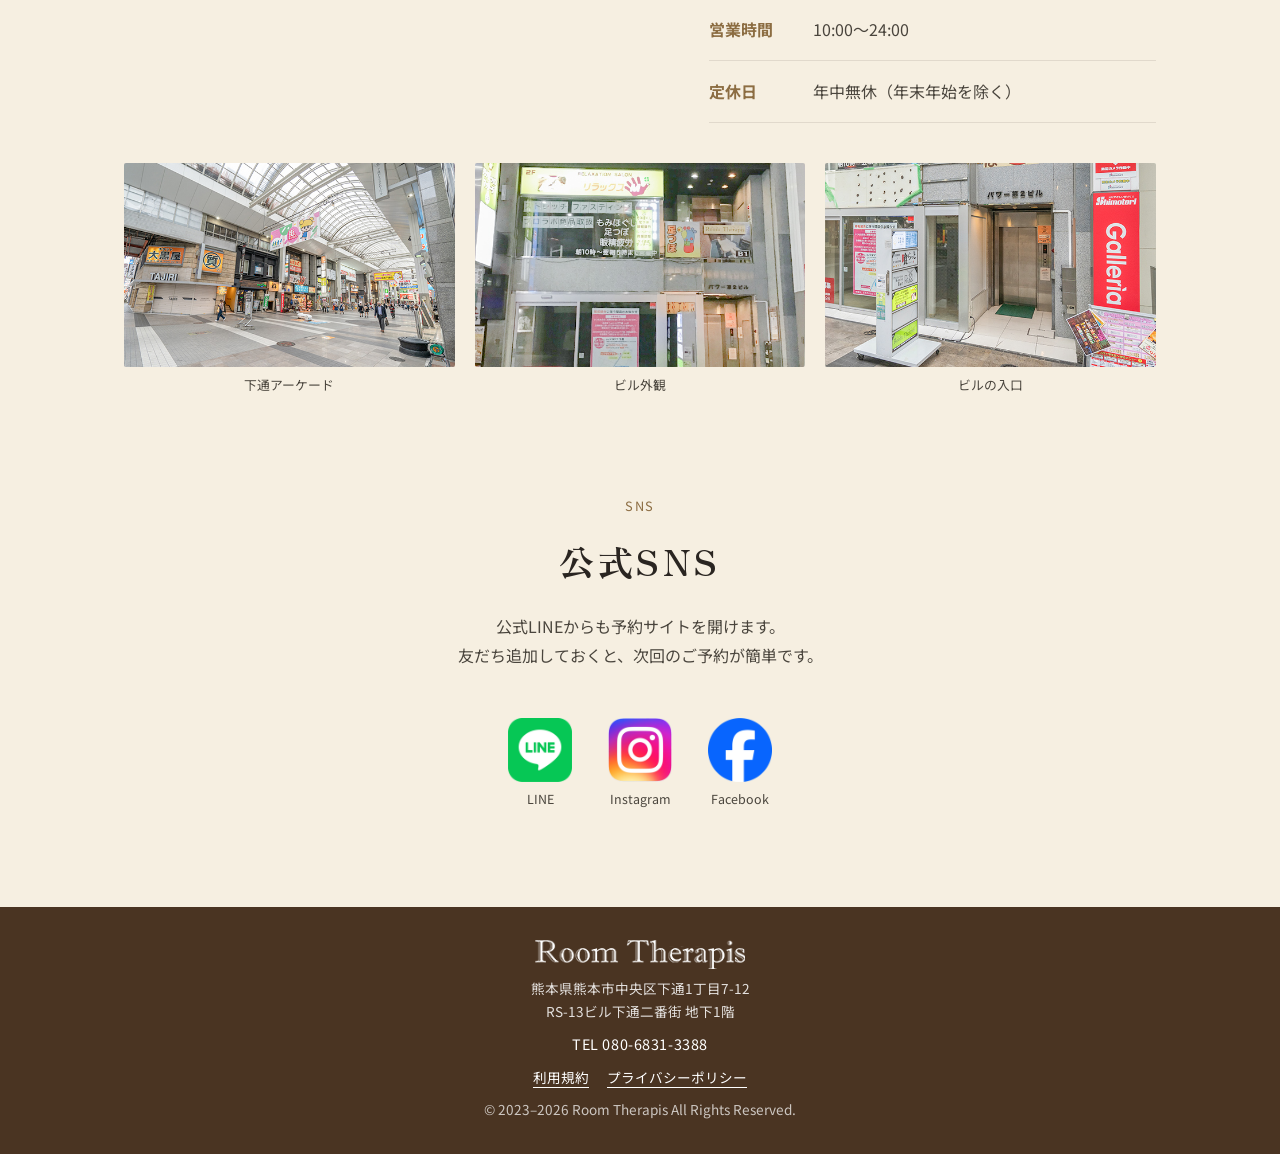
==== commit f83d3b54: "よくあるご質問に「お灸は使えますか？」を追加 Co-Authored-By: Claude Opus 5.5 <noreply@anthropic.com>" ====
--- a/index.html
+++ b/index.html
@@ -34,7 +34,7 @@
 <link rel="icon" href="images/favicon-32x32.png" sizes="32x32" type="image/png">
 <link rel="icon" href="images/favicon-192x192.png" sizes="192x192">
 <link rel="apple-touch-icon" href="images/favicon-180x180.png">
-<link rel="stylesheet" href="css/style.css?v=290">
+<link rel="stylesheet" href="css/style.css?v=291">
 </head>
 <body>
 
@@ -566,6 +566,10 @@
         <p><span>アロマやお香は、事前に当店の承諾を得たうえでご使用ください。</span></p>
       </details>
       <details class="faq-item">
+        <summary>お灸は使えますか？</summary>
+        <p><span>火を使用するお灸を含め、火気の使用は禁止しております。</span></p>
+      </details>
+      <details class="faq-item">
         <summary>施術の合間に商品を販売してもいいですか？</summary>
         <p><span>許可のない販売はご遠慮いただいています。物販をご希望の場合は、事前にお問い合わせください。</span></p>
       </details>
--- a/css/style.css
+++ b/css/style.css
@@ -1566,3 +1566,8 @@
 /* お問い合わせ：メールアドレスの打ち間違い・携帯会社メールの注意 */
 .contact-hint { margin: 8px 0 0; padding: 8px 10px; border-radius: 4px; background: #fbf5ea; font-size: .8rem; line-height: 1.7; color: var(--color-ink); }
 .contact-hint-fix { padding: 0; border: none; background: none; font: inherit; font-weight: 700; color: var(--color-accent-dark); text-decoration: underline; text-underline-offset: 3px; cursor: pointer; word-break: break-all; }
+/* スマホ：オイルの注意の写真を小さめにし、文章の幅を広げる（「ヒートマッ／ト」のような細い折り返しを防ぐ） */
+@media (max-width: 599px) {
+  .oil-notice .oil-item { gap: 10px; }
+  .oil-notice .oil-thumb { width: 64px; }
+}
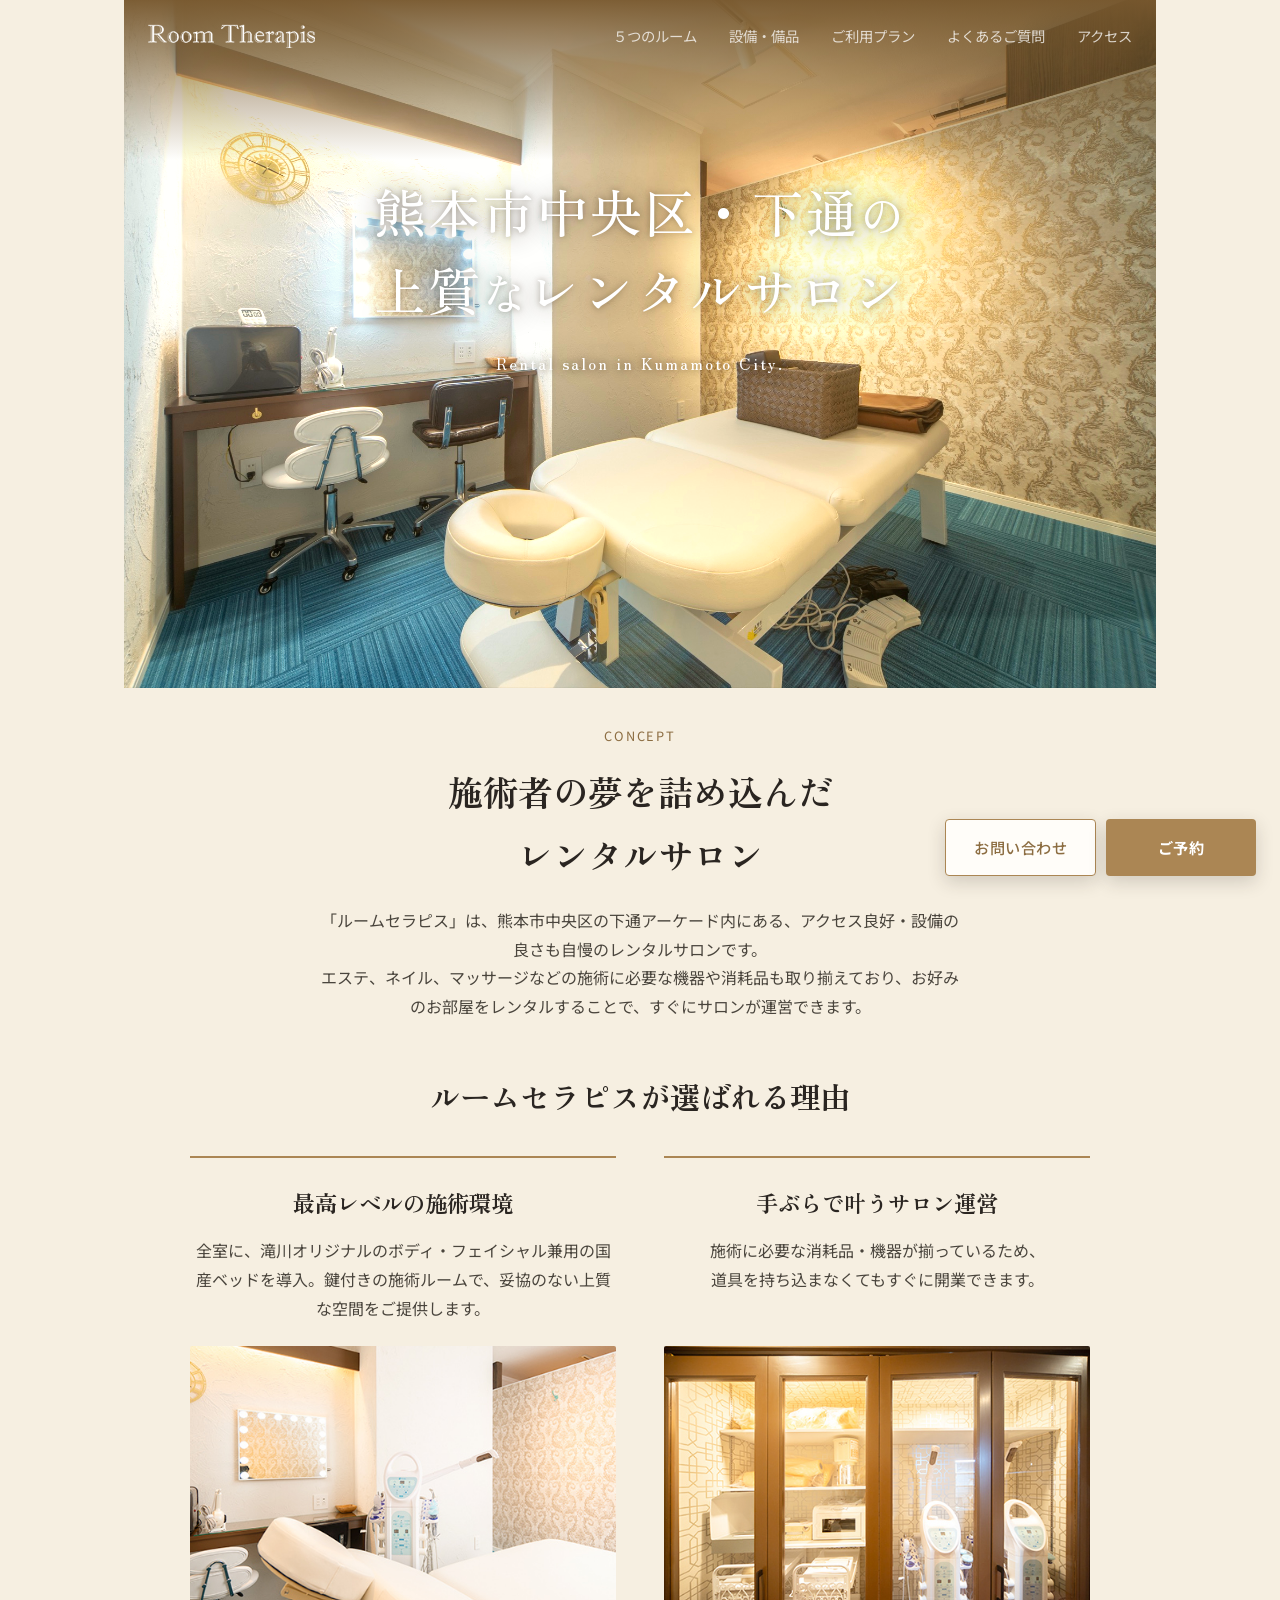
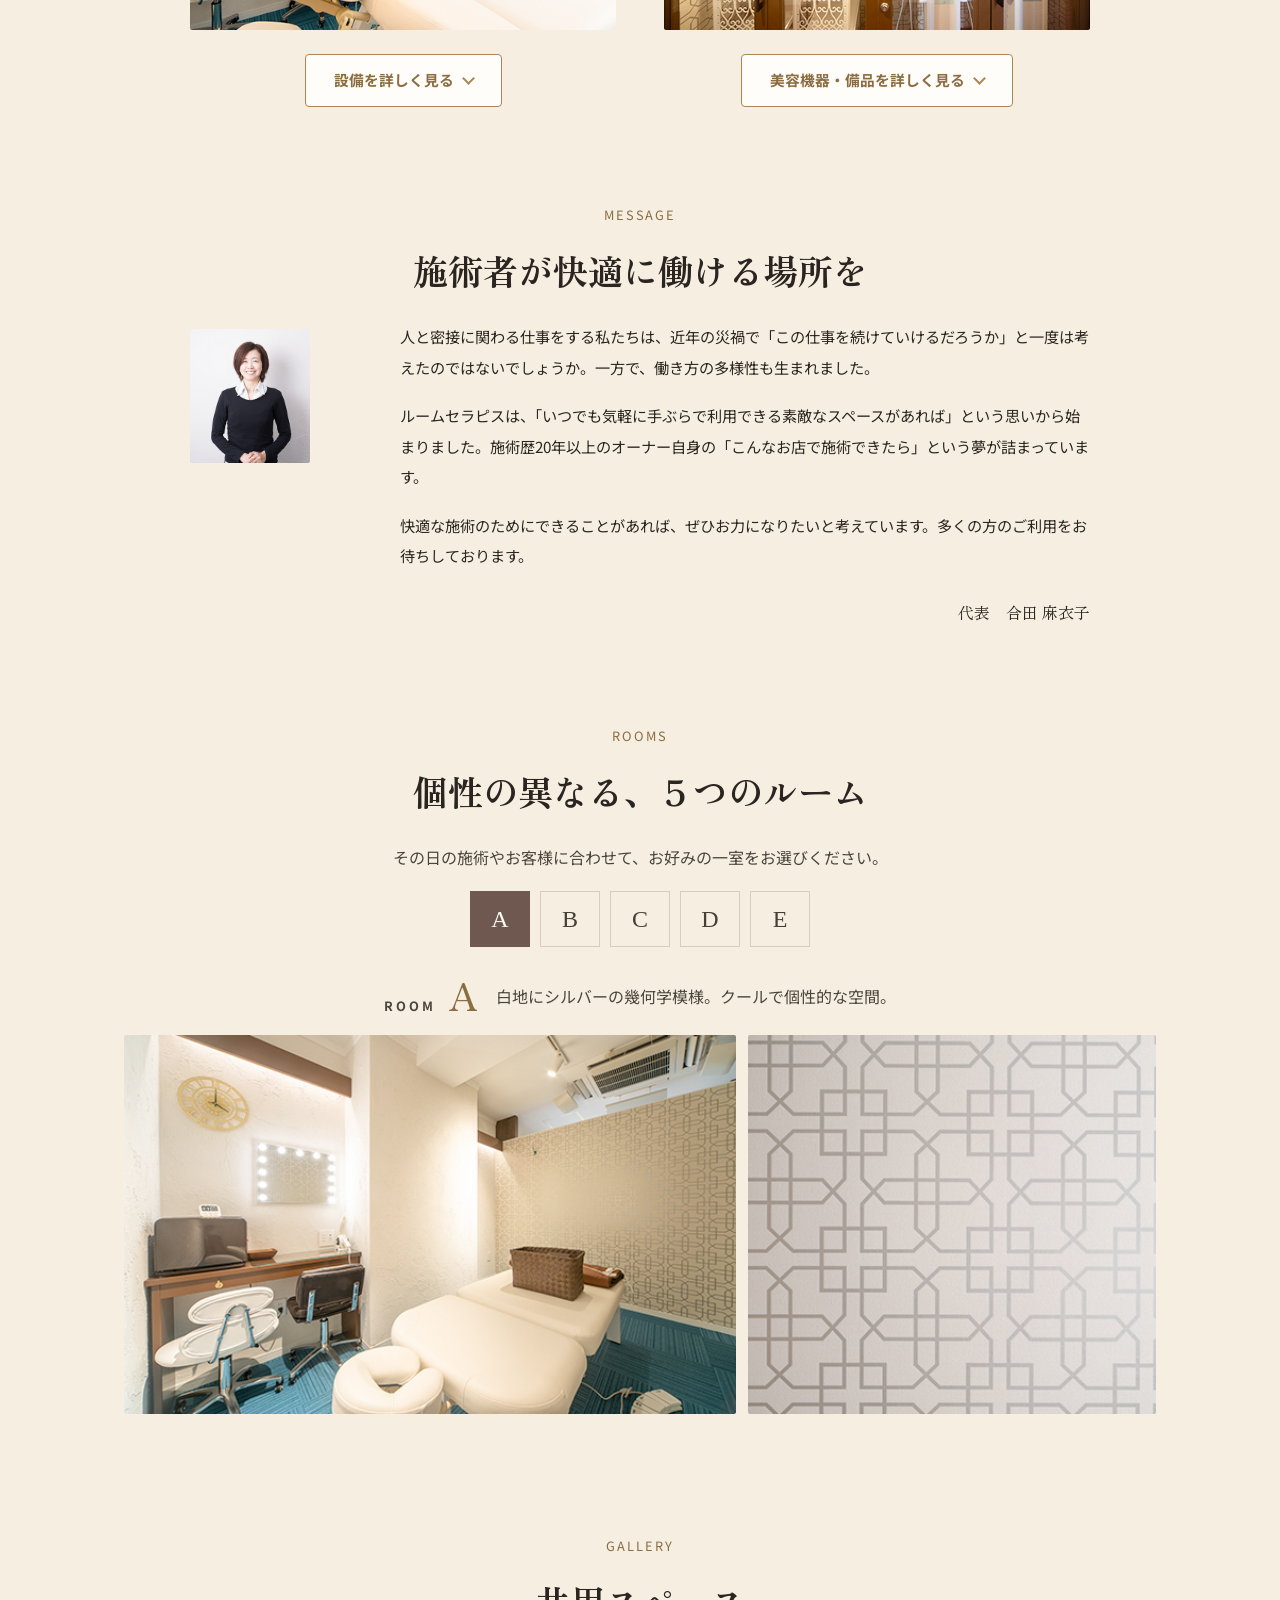
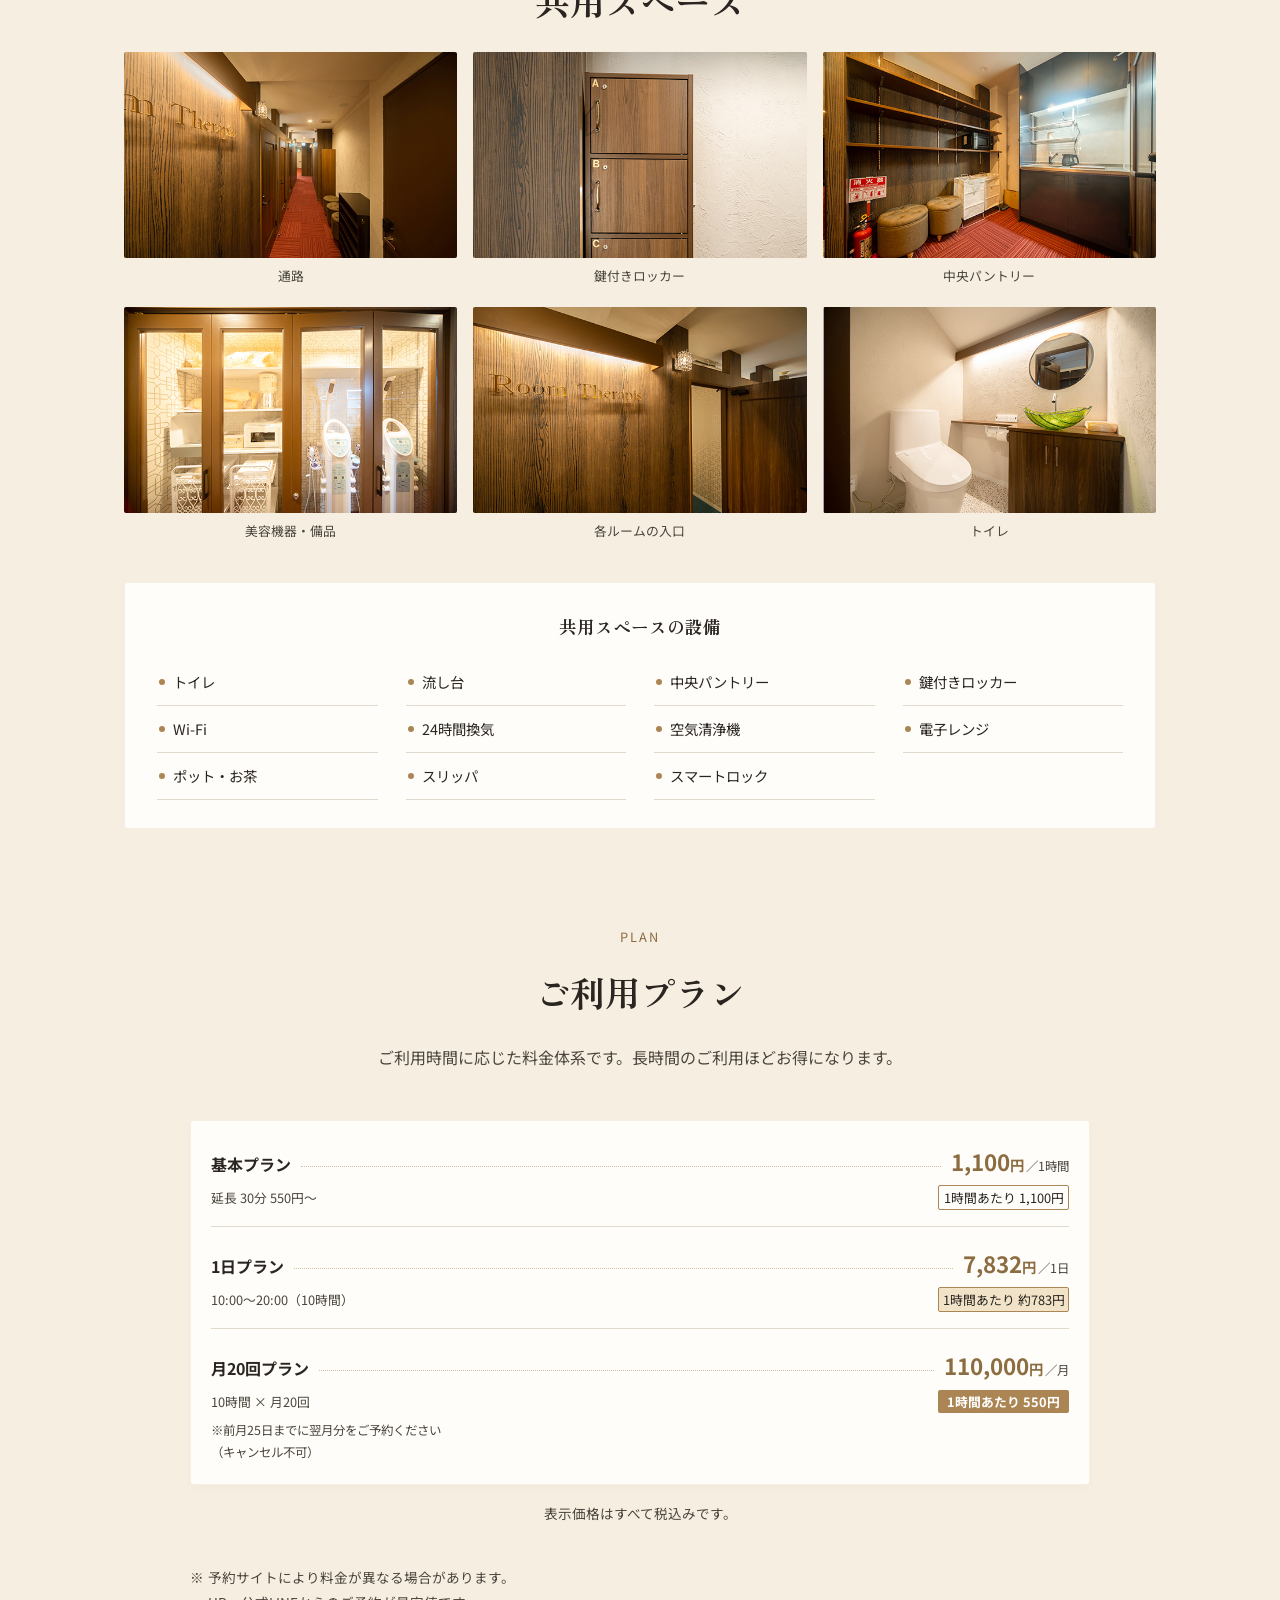
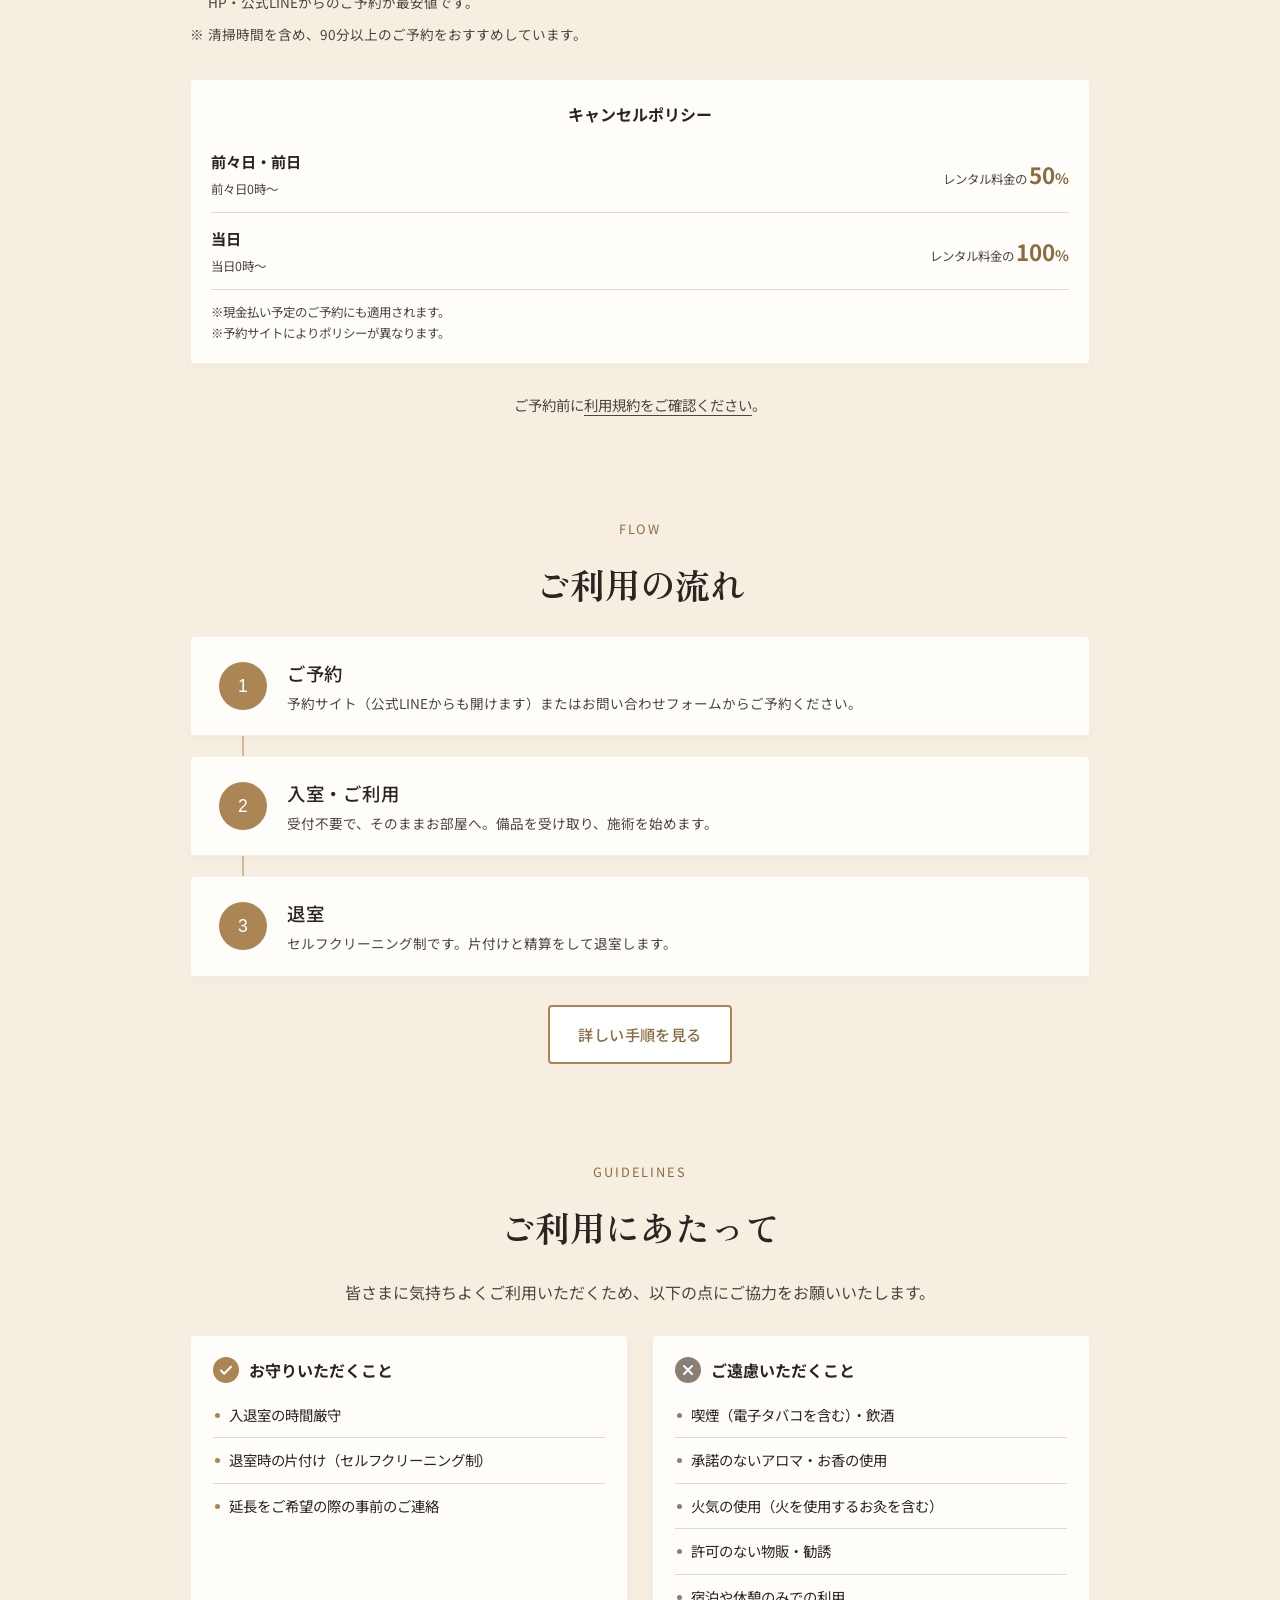
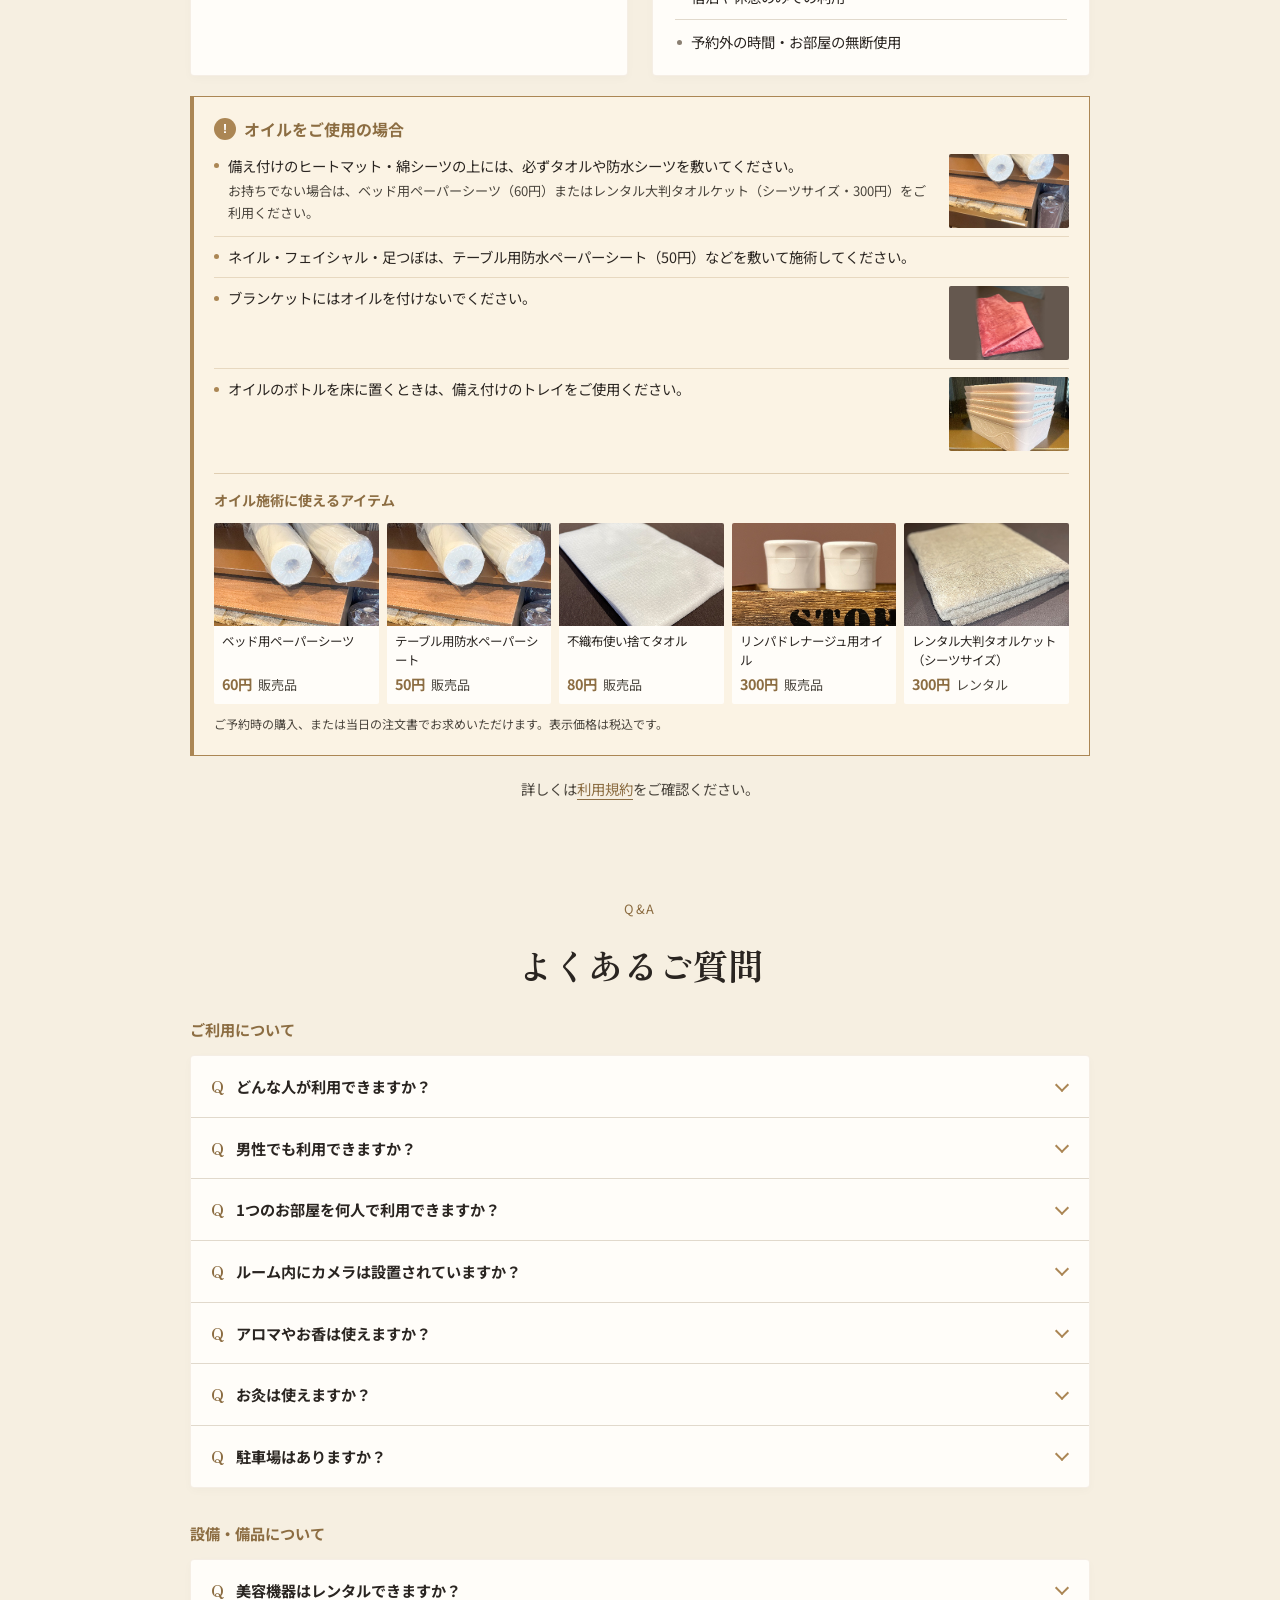
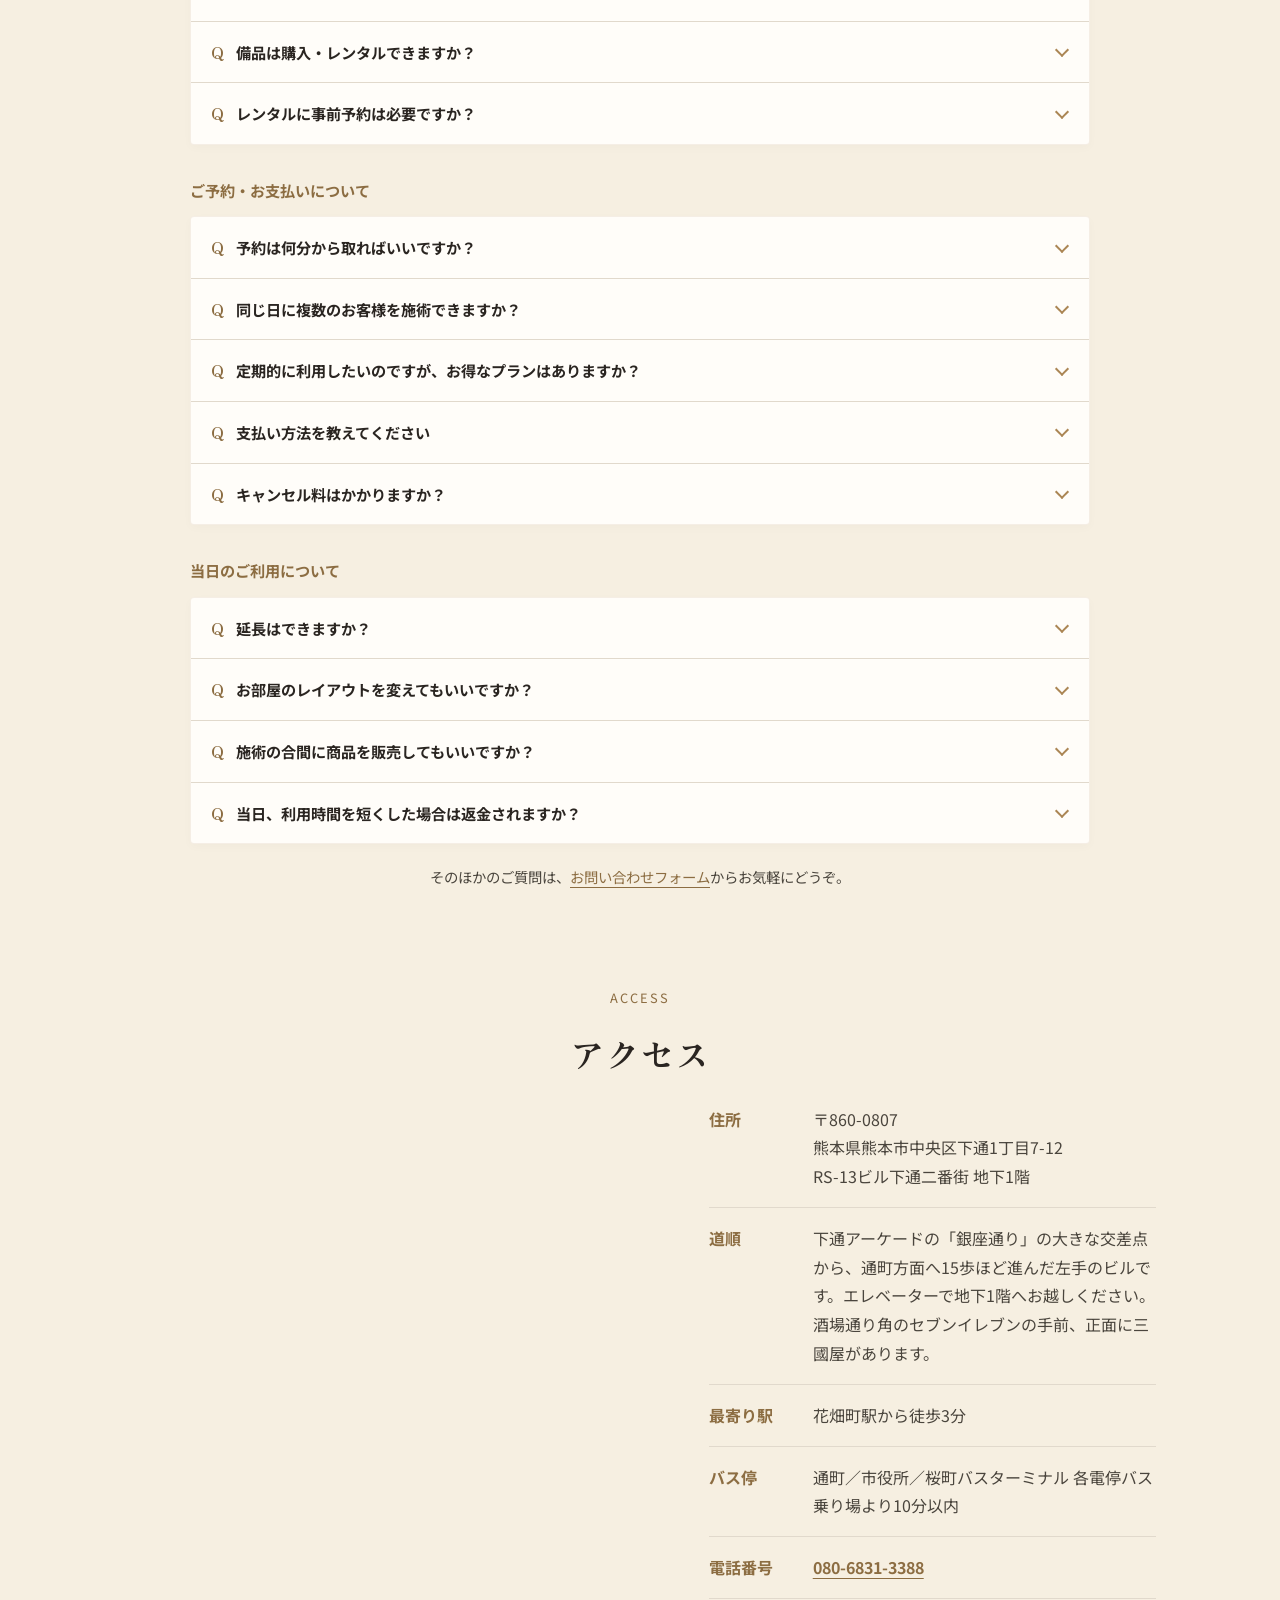
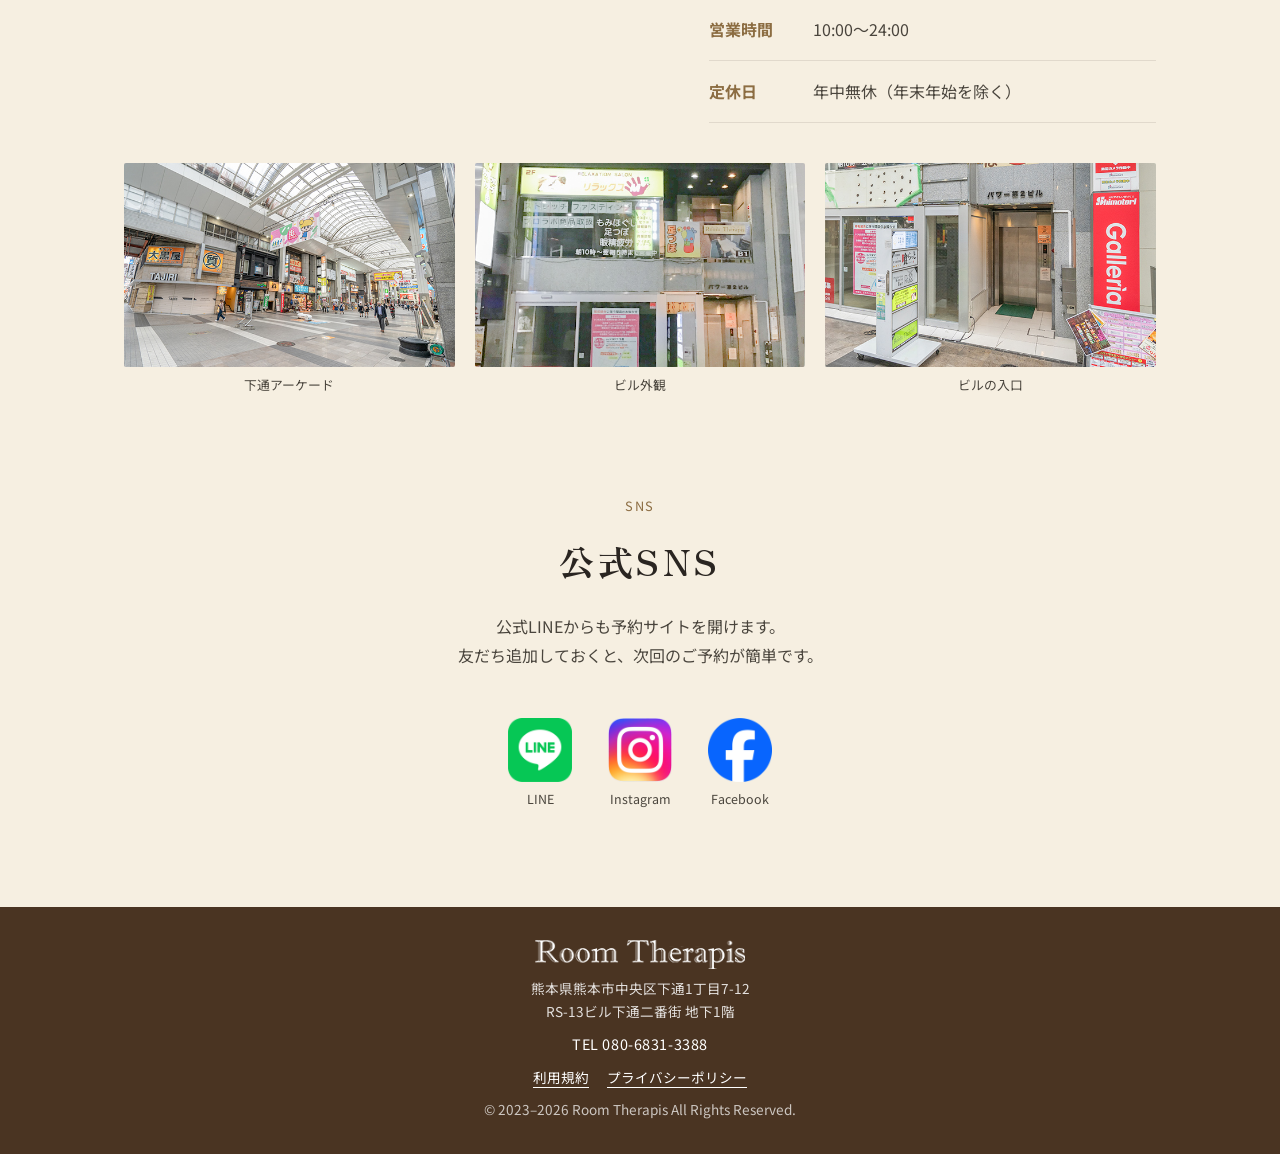
==== commit 61bfdadf: "アロマ・お香とお灸のよくあるご質問を「ご利用について」へ移動 Co-Authored-By: Claude Opus 5.5 <noreply@anthropic.com>" ====
--- a/index.html
+++ b/index.html
@@ -509,6 +509,14 @@
         <p><span>各ルーム内にカメラは設置しておりません。共用スペースには防犯のためカメラを設置しておりますが、ルーム内が映ることはございませんので、安心してご利用ください。</span></p>
       </details>
       <details class="faq-item">
+        <summary>アロマやお香は使えますか？</summary>
+        <p><span>アロマやお香は、事前に当店の承諾を得たうえでご使用ください。</span></p>
+      </details>
+      <details class="faq-item">
+        <summary>お灸は使えますか？</summary>
+        <p><span>火を使用するお灸は、火気の使用にあたるためご利用いただけません。<br>火を使用しないお灸は、設備を傷めるおそれがないものに限りご利用いただけます。</span></p>
+      </details>
+      <details class="faq-item">
         <summary>駐車場はありますか？</summary>
         <p><span>専用の駐車場はございません。お近くのコインパーキングをご利用ください。</span></p>
       </details>
@@ -560,14 +568,6 @@
       <details class="faq-item">
         <summary>お部屋のレイアウトを変えてもいいですか？</summary>
         <p><span>ご利用中は自由に変更していただけます。退室時に元の配置へ戻してください。</span></p>
-      </details>
-      <details class="faq-item">
-        <summary>アロマやお香は使えますか？</summary>
-        <p><span>アロマやお香は、事前に当店の承諾を得たうえでご使用ください。</span></p>
-      </details>
-      <details class="faq-item">
-        <summary>お灸は使えますか？</summary>
-        <p><span>火を使用するお灸を含め、火気の使用は禁止しております。</span></p>
       </details>
       <details class="faq-item">
         <summary>施術の合間に商品を販売してもいいですか？</summary>
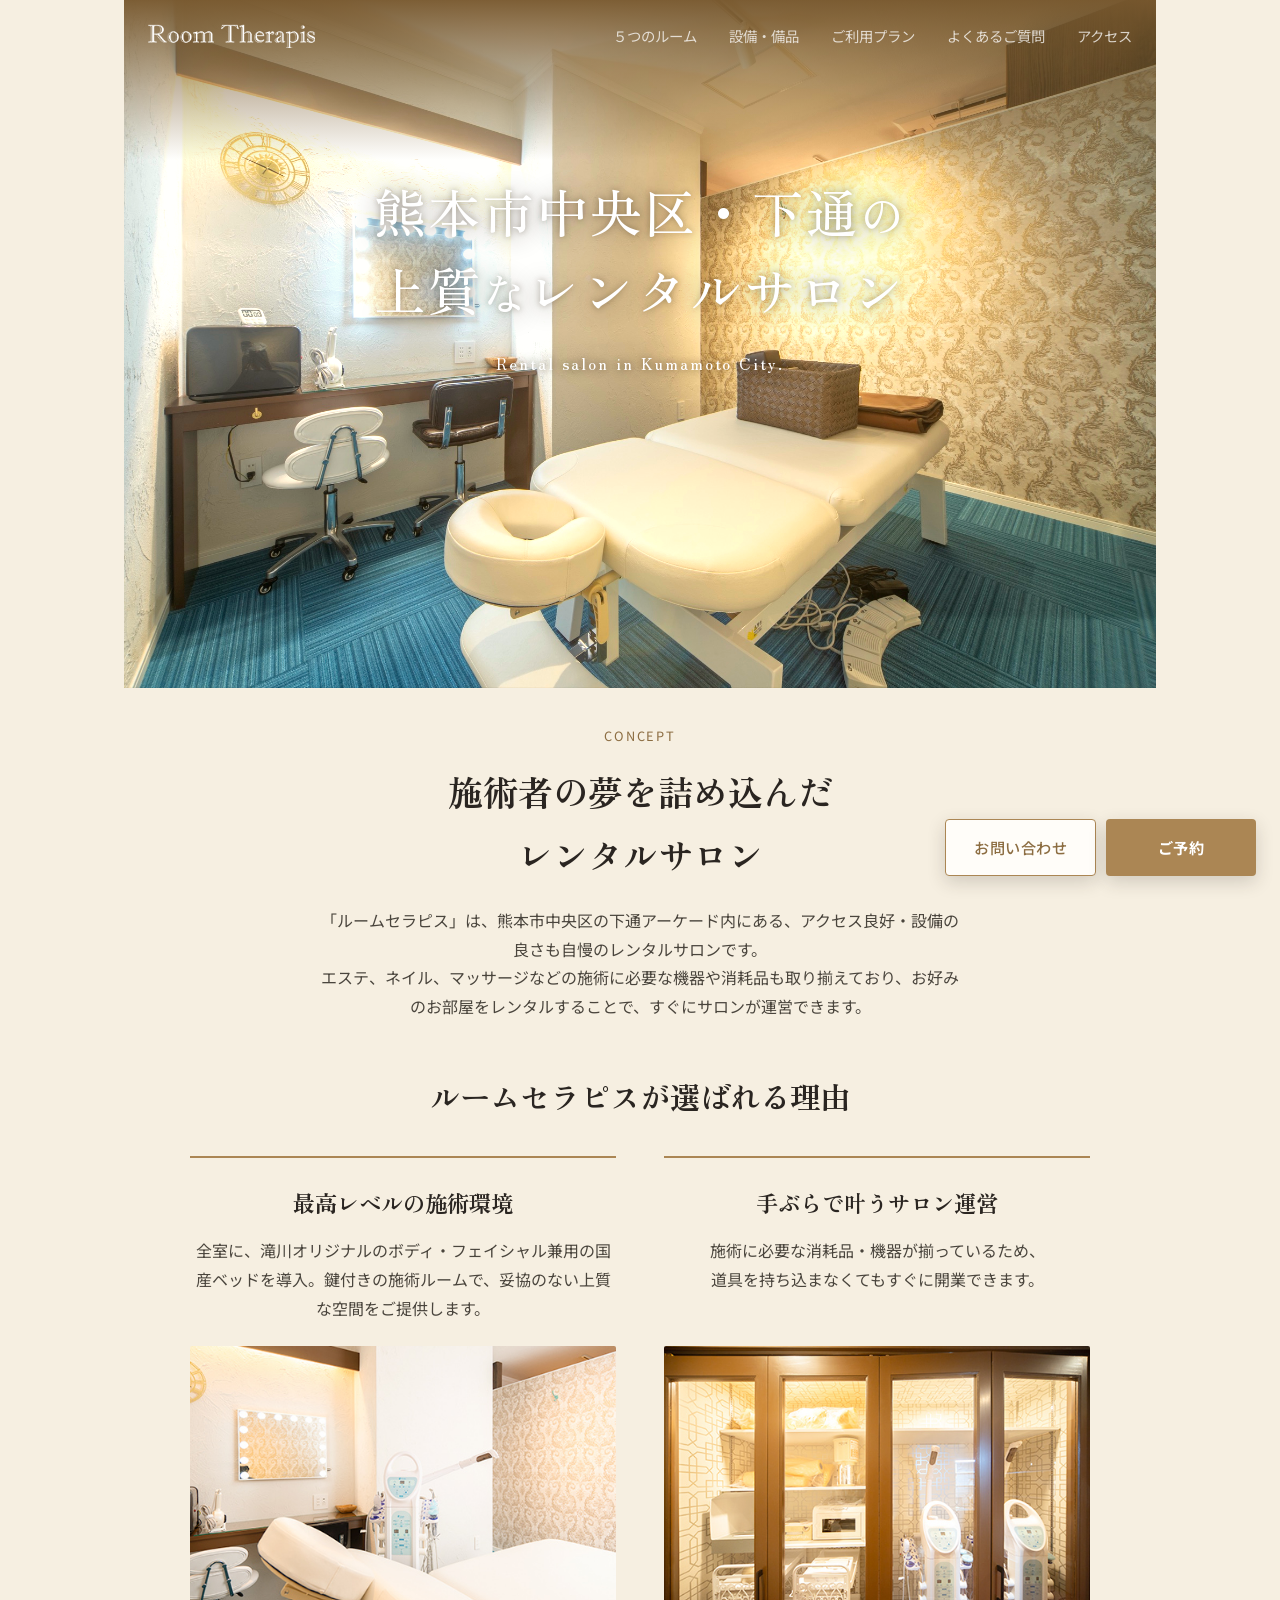
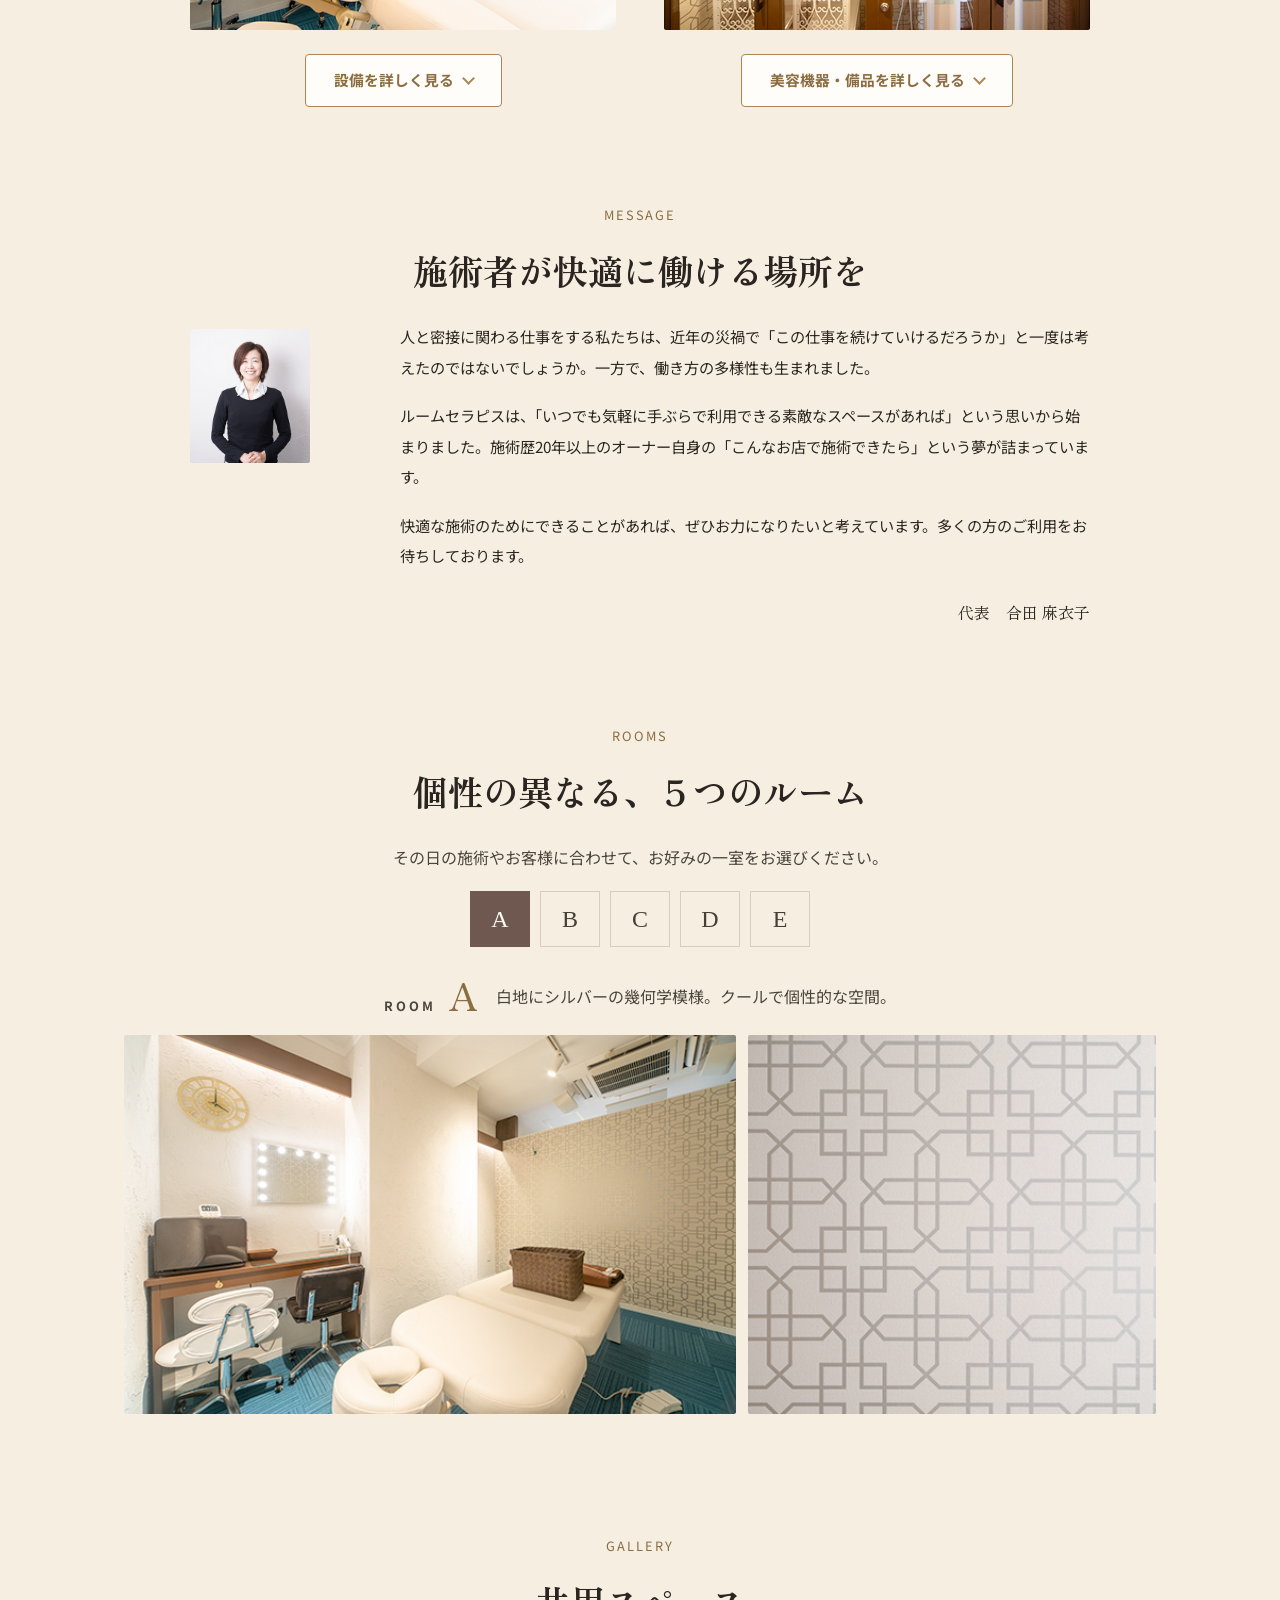
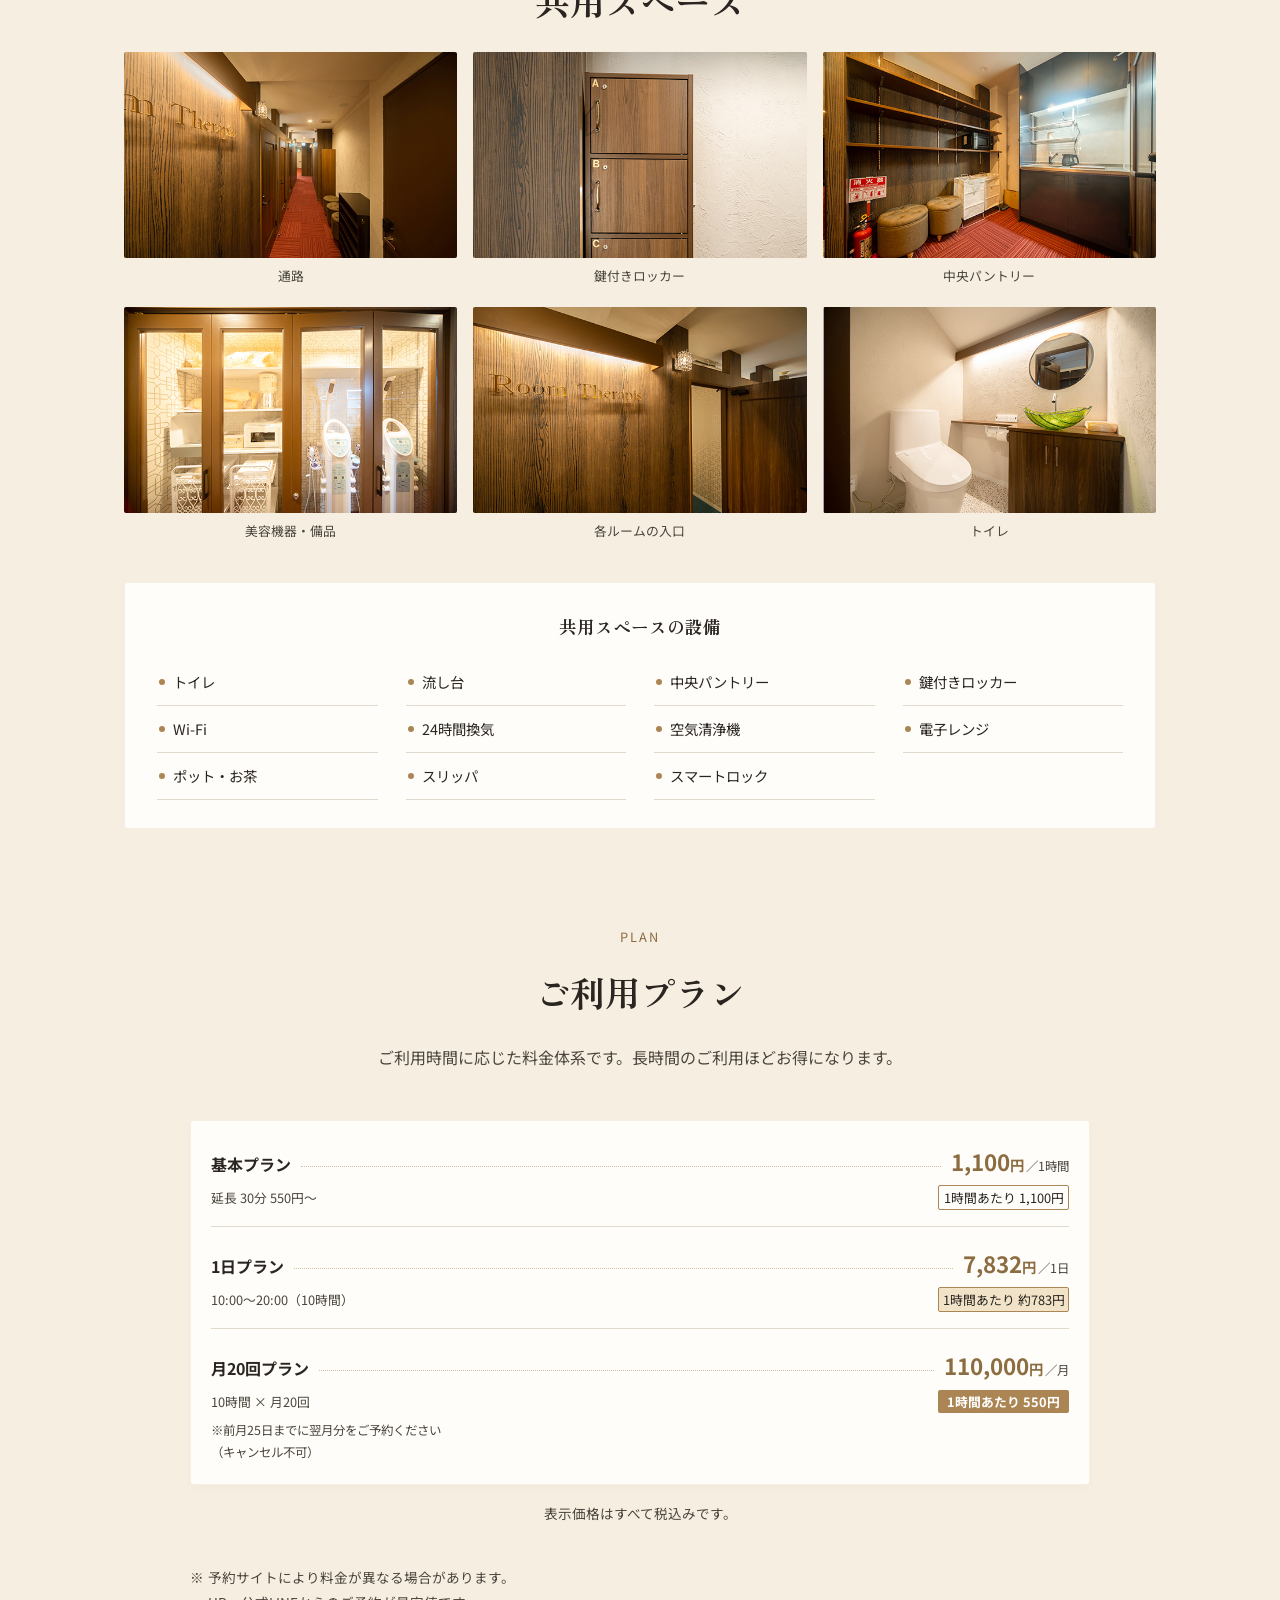
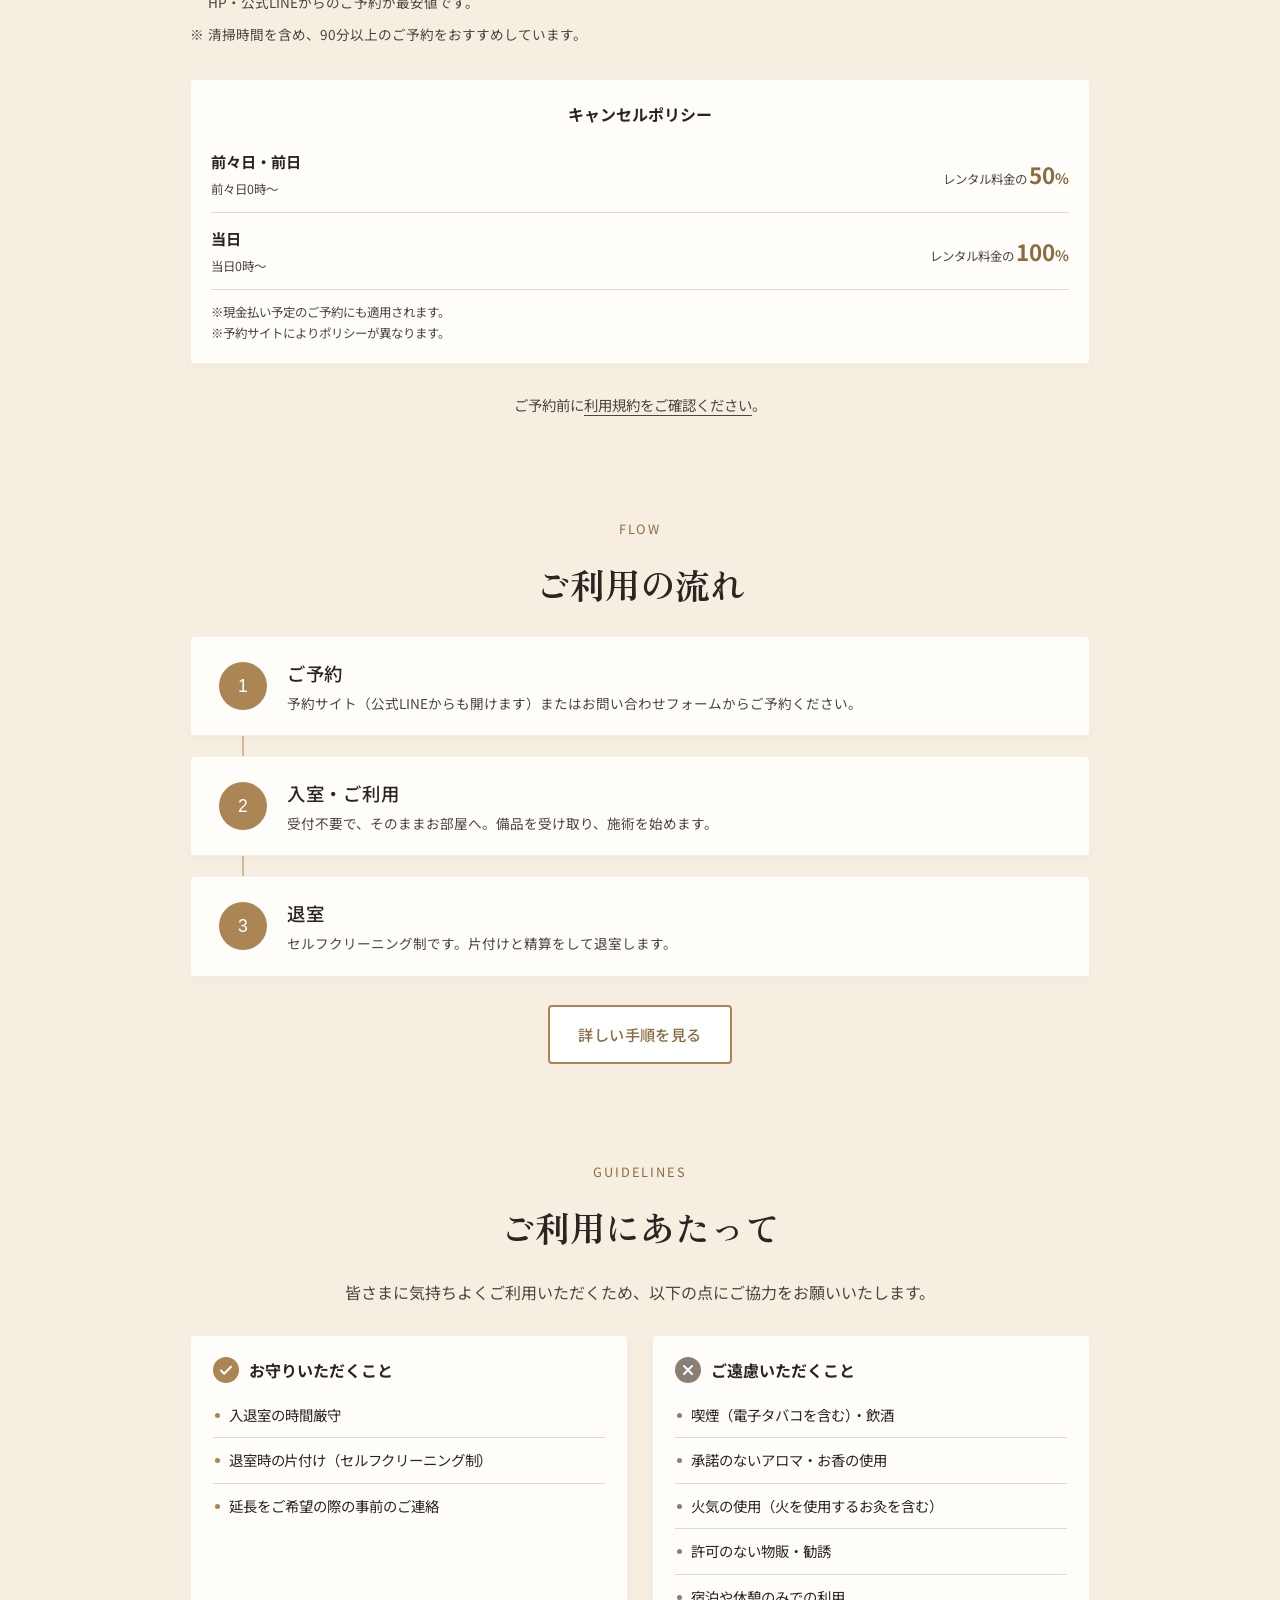
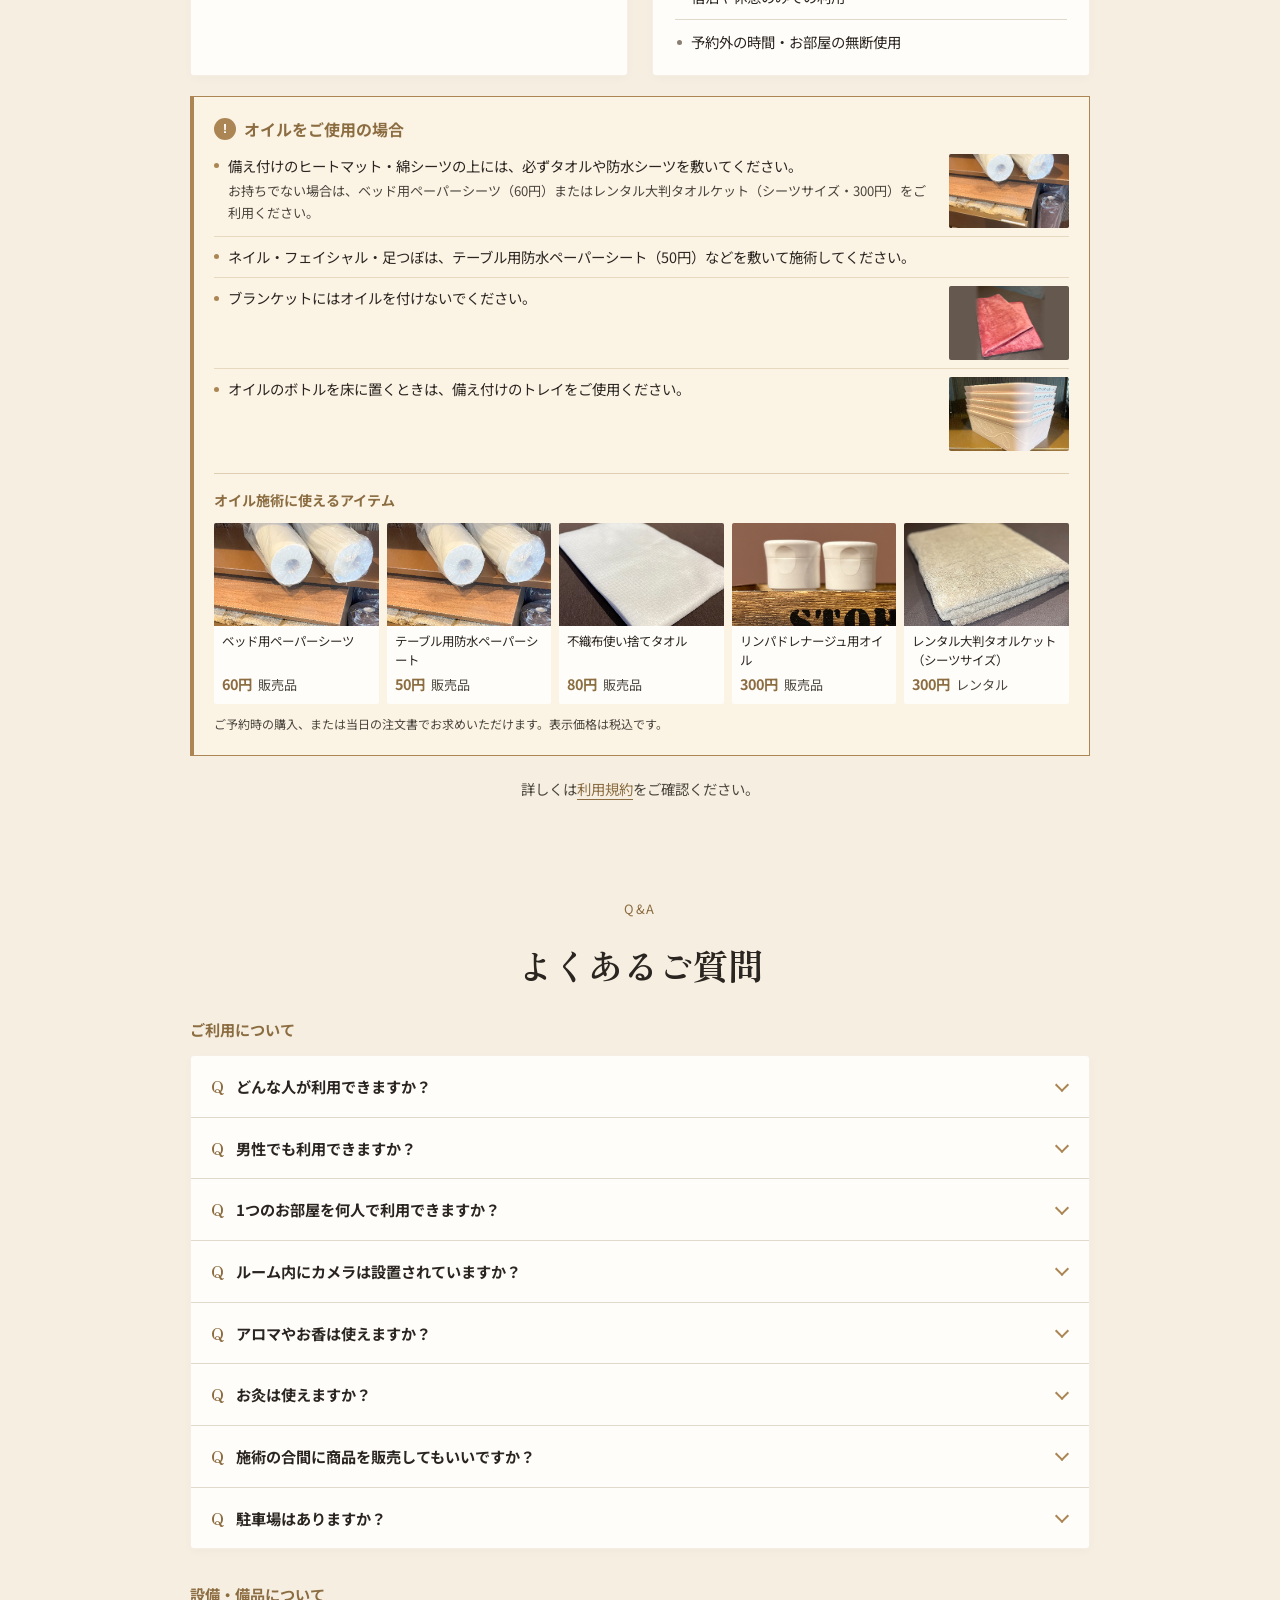
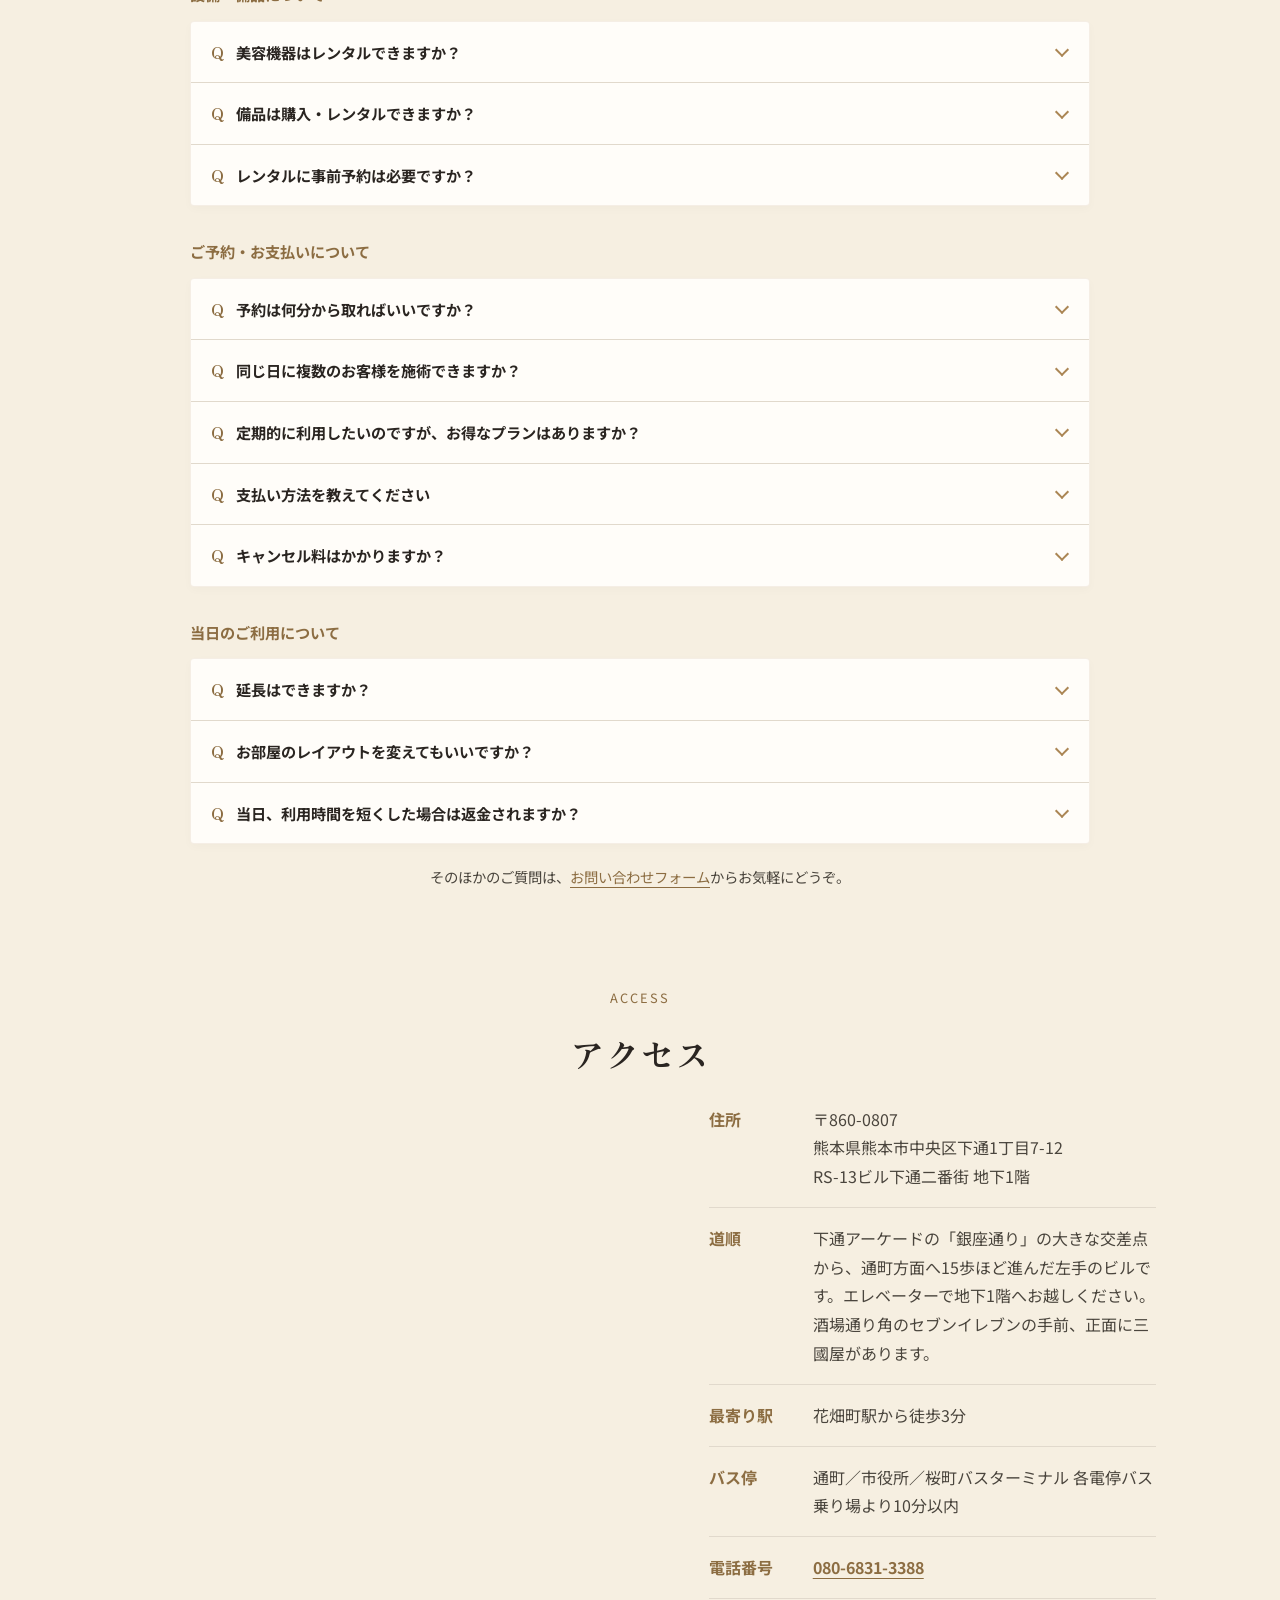
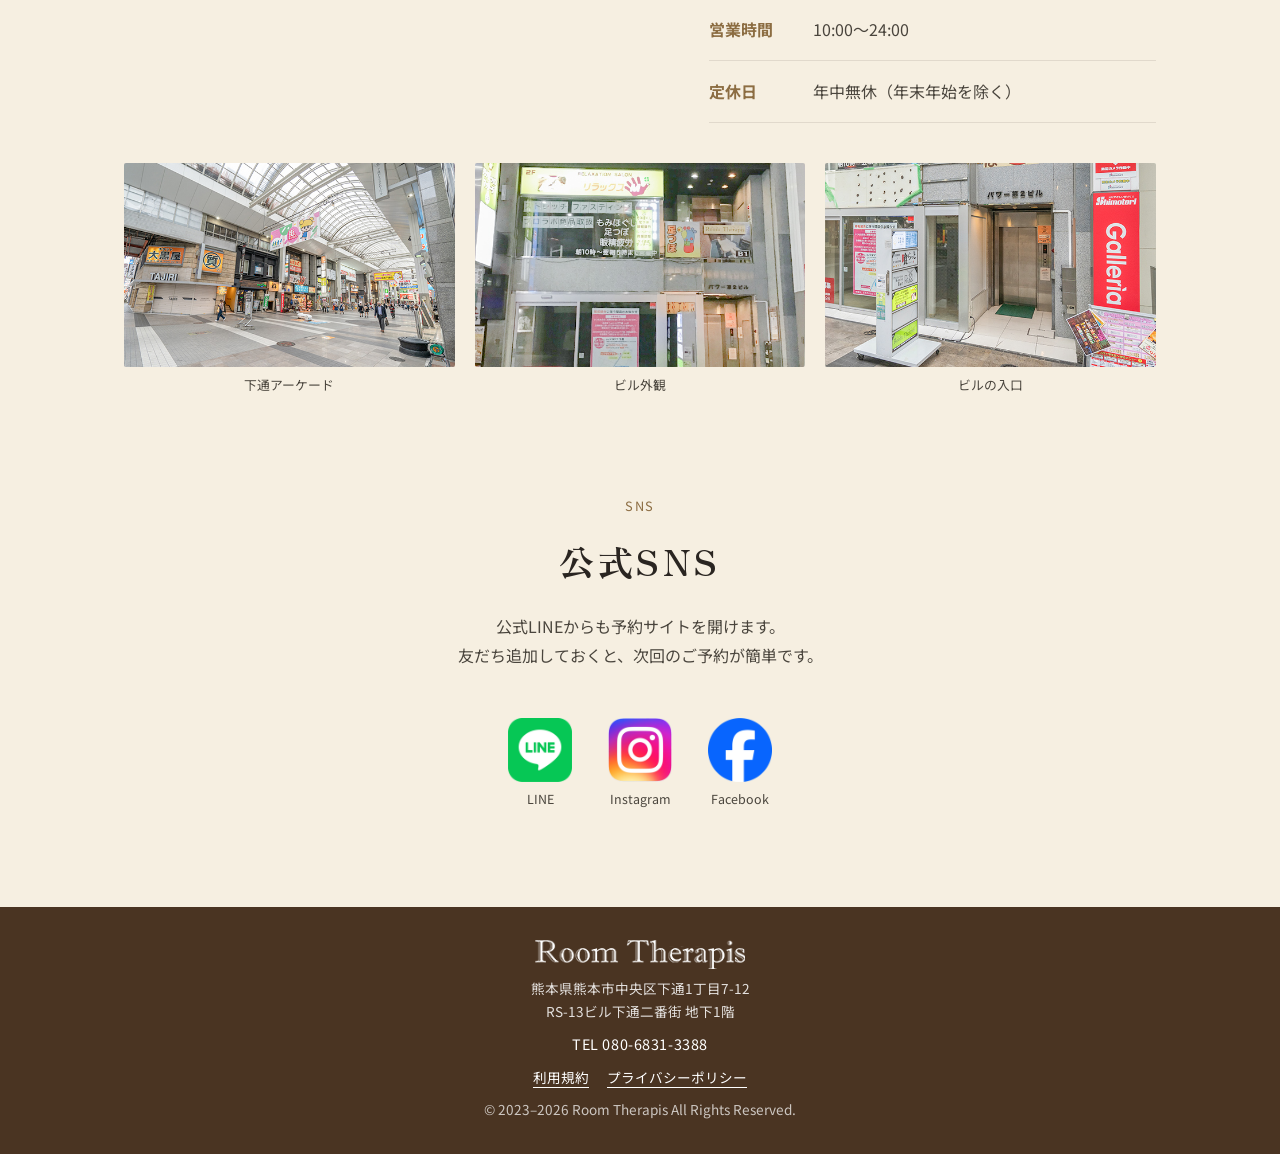
==== commit 73a2d093: "商品販売のよくあるご質問を「ご利用について」へ移動 Co-Authored-By: Claude Opus 5.5 <noreply@anthropic.com>" ====
--- a/index.html
+++ b/index.html
@@ -517,6 +517,10 @@
         <p><span>火を使用するお灸は、火気の使用にあたるためご利用いただけません。<br>火を使用しないお灸は、設備を傷めるおそれがないものに限りご利用いただけます。</span></p>
       </details>
       <details class="faq-item">
+        <summary>施術の合間に商品を販売してもいいですか？</summary>
+        <p><span>許可のない販売はご遠慮いただいています。物販をご希望の場合は、事前にお問い合わせください。</span></p>
+      </details>
+      <details class="faq-item">
         <summary>駐車場はありますか？</summary>
         <p><span>専用の駐車場はございません。お近くのコインパーキングをご利用ください。</span></p>
       </details>
@@ -568,10 +572,6 @@
       <details class="faq-item">
         <summary>お部屋のレイアウトを変えてもいいですか？</summary>
         <p><span>ご利用中は自由に変更していただけます。退室時に元の配置へ戻してください。</span></p>
-      </details>
-      <details class="faq-item">
-        <summary>施術の合間に商品を販売してもいいですか？</summary>
-        <p><span>許可のない販売はご遠慮いただいています。物販をご希望の場合は、事前にお問い合わせください。</span></p>
       </details>
       <details class="faq-item">
         <summary>当日、利用時間を短くした場合は返金されますか？</summary>
